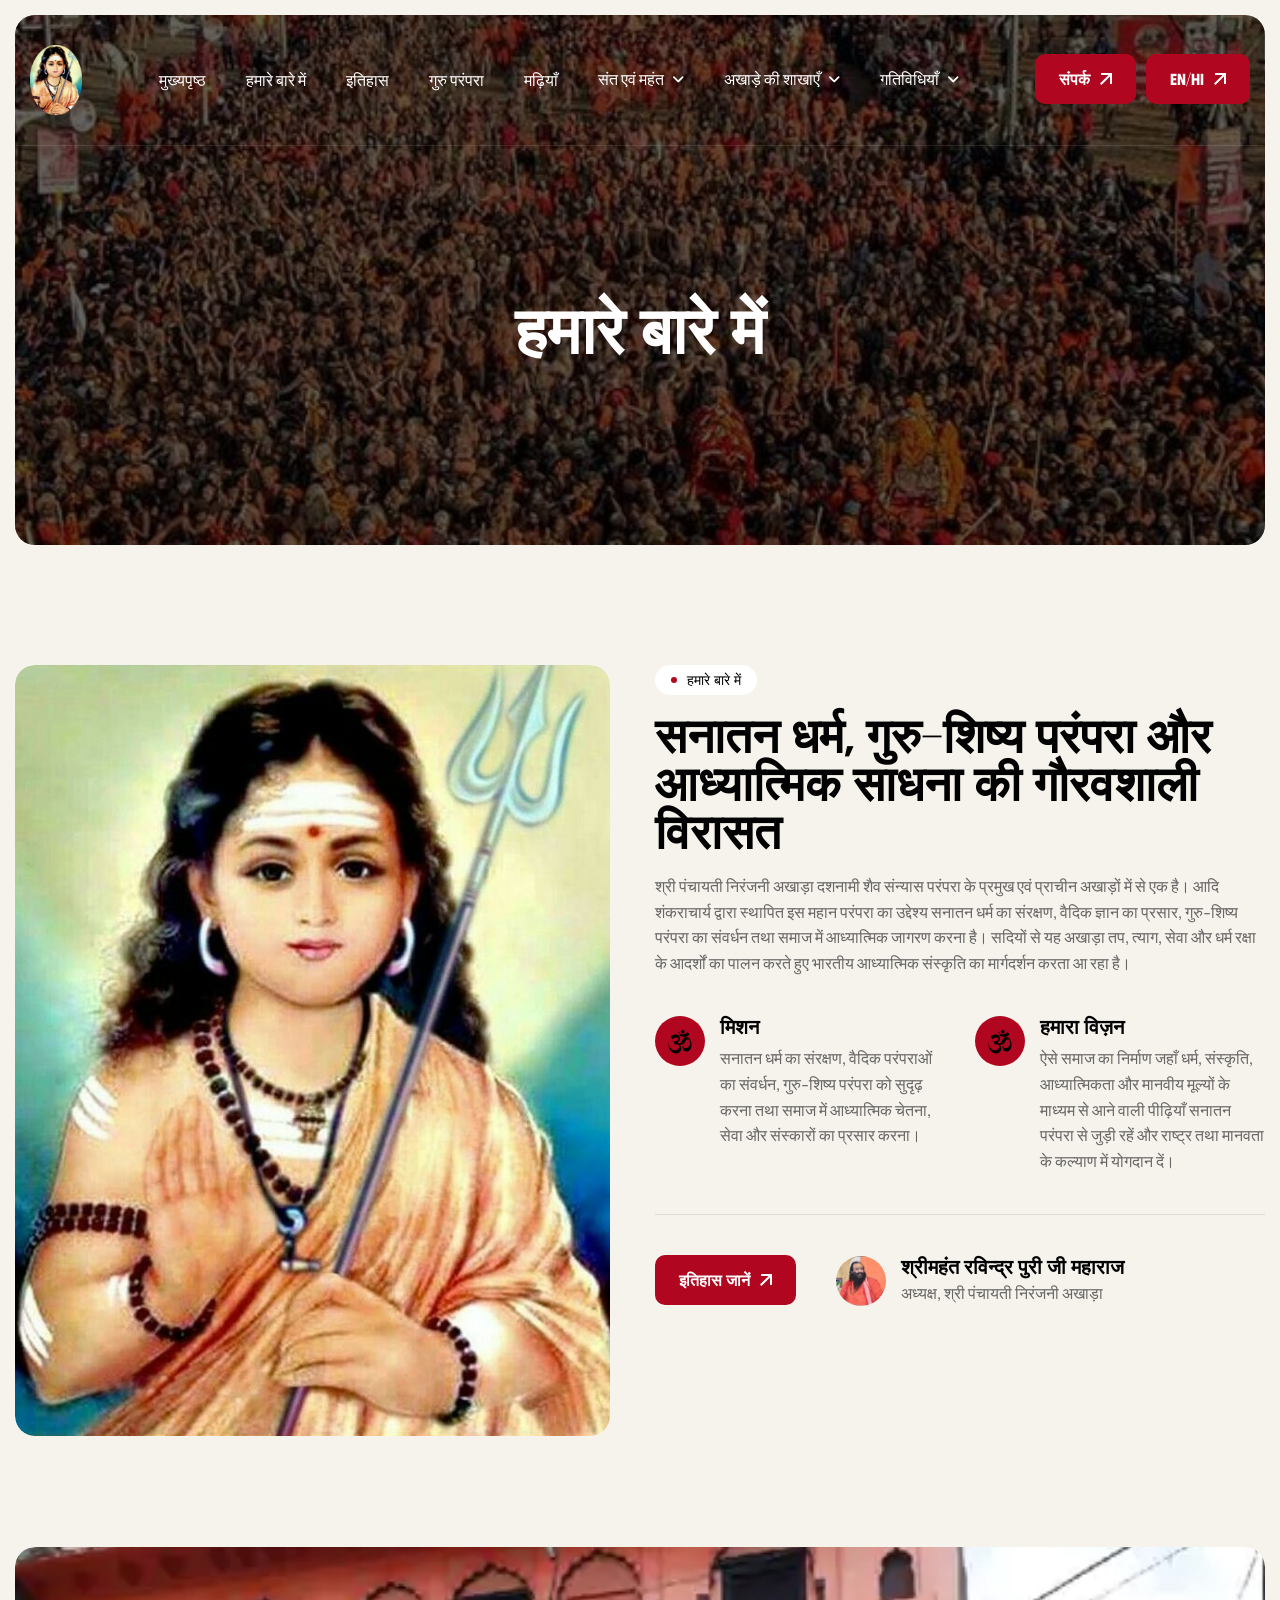
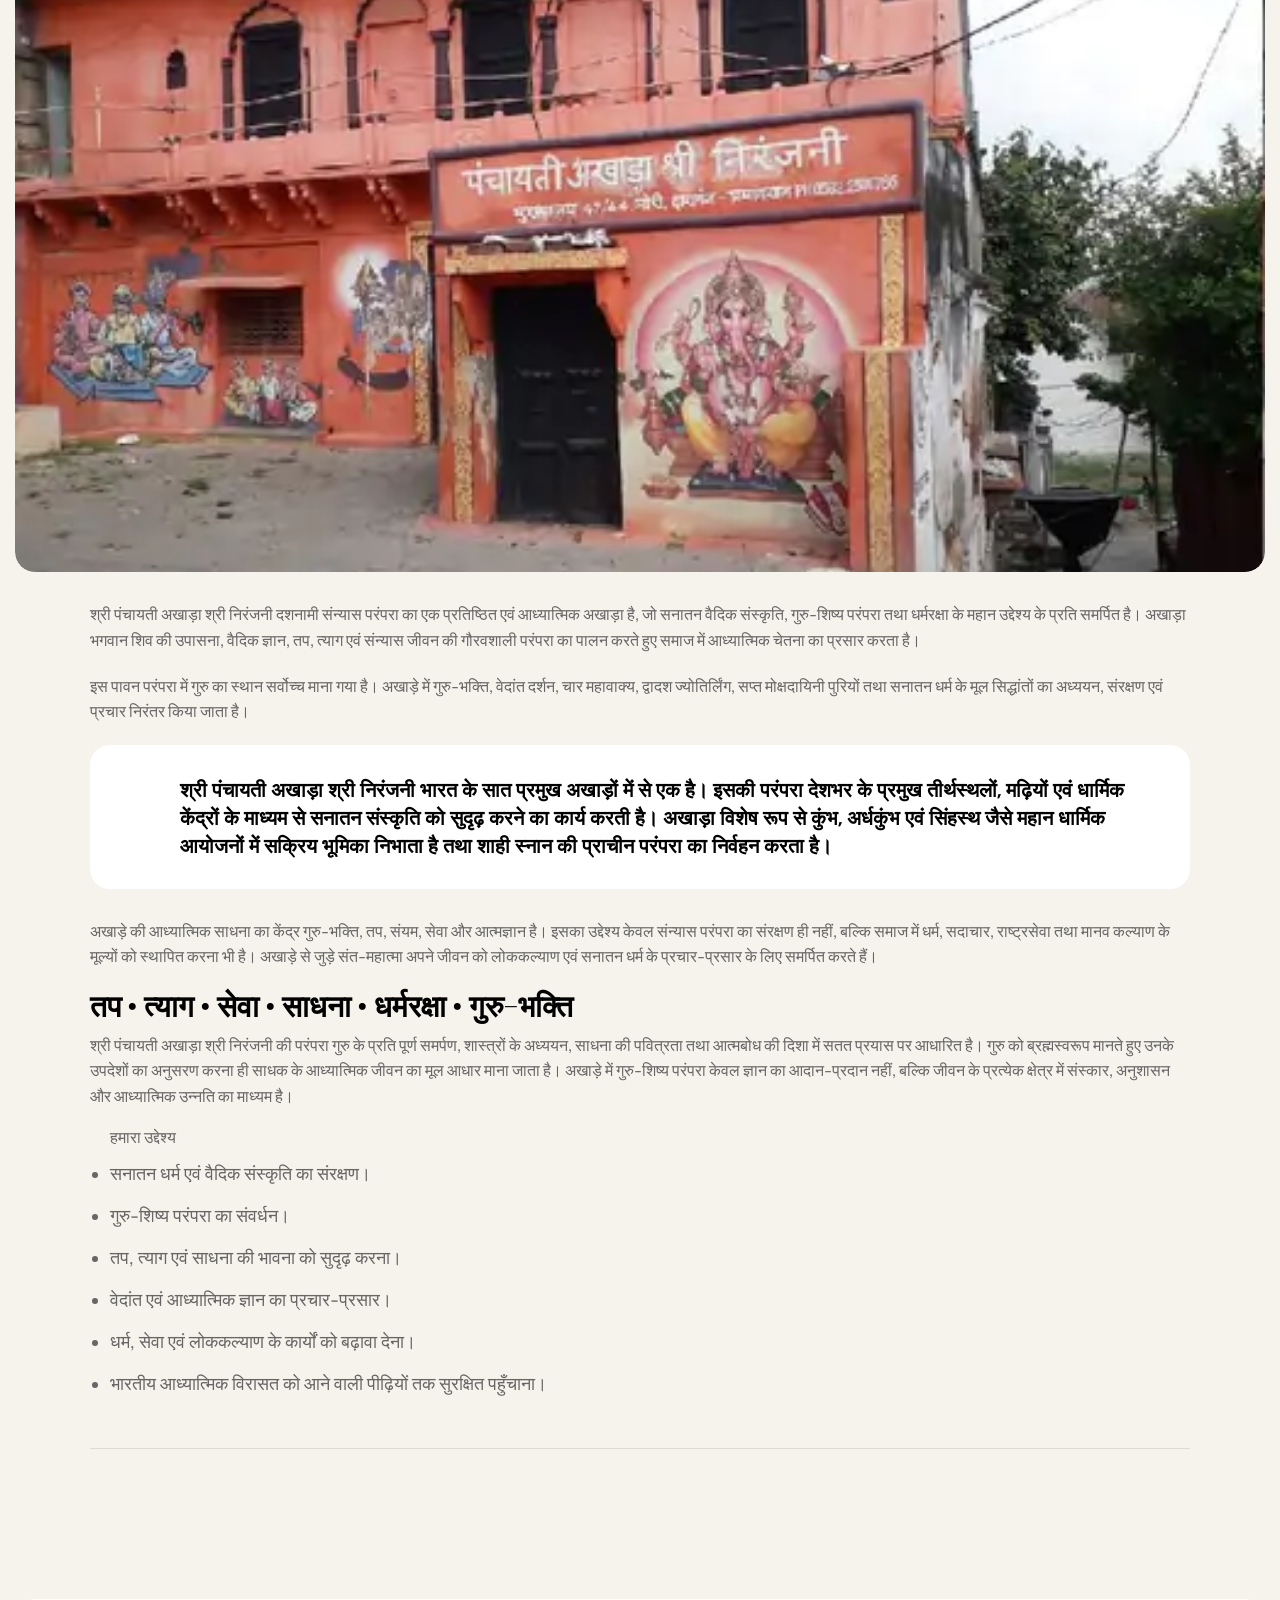
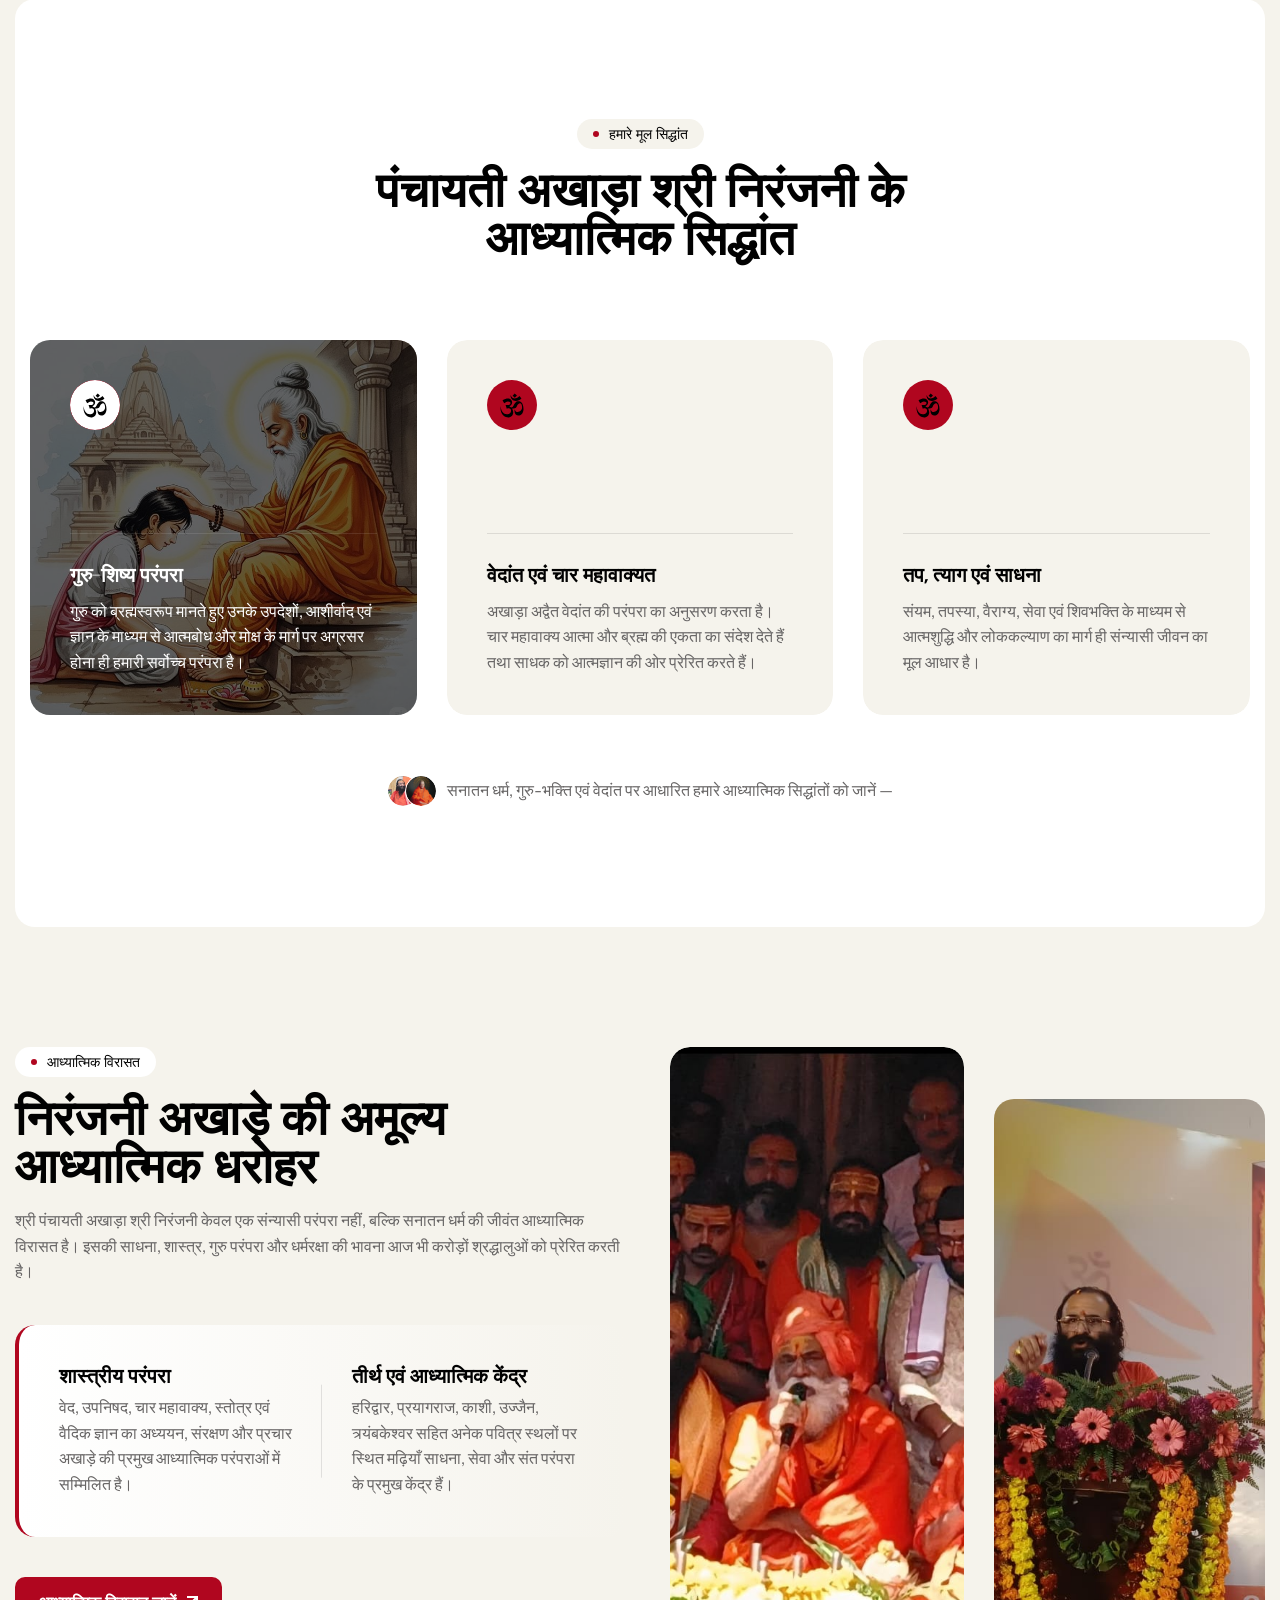
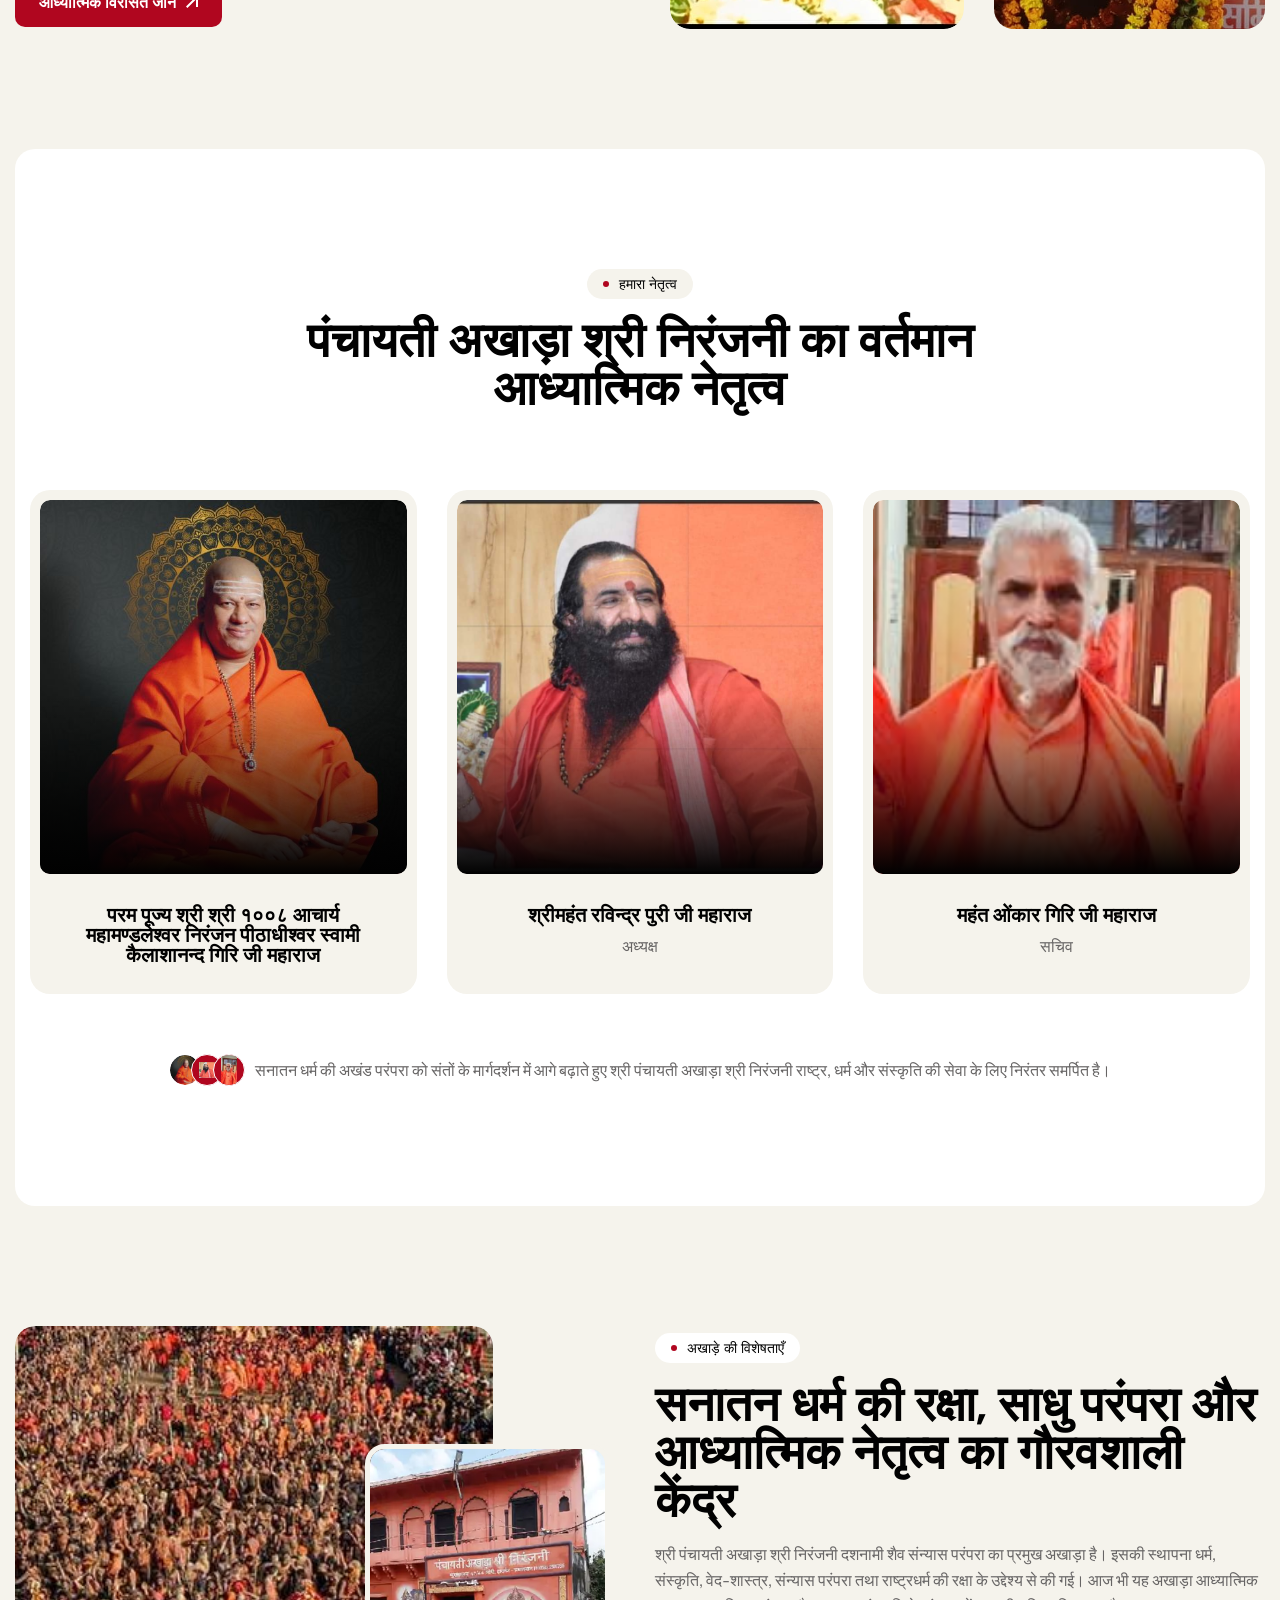
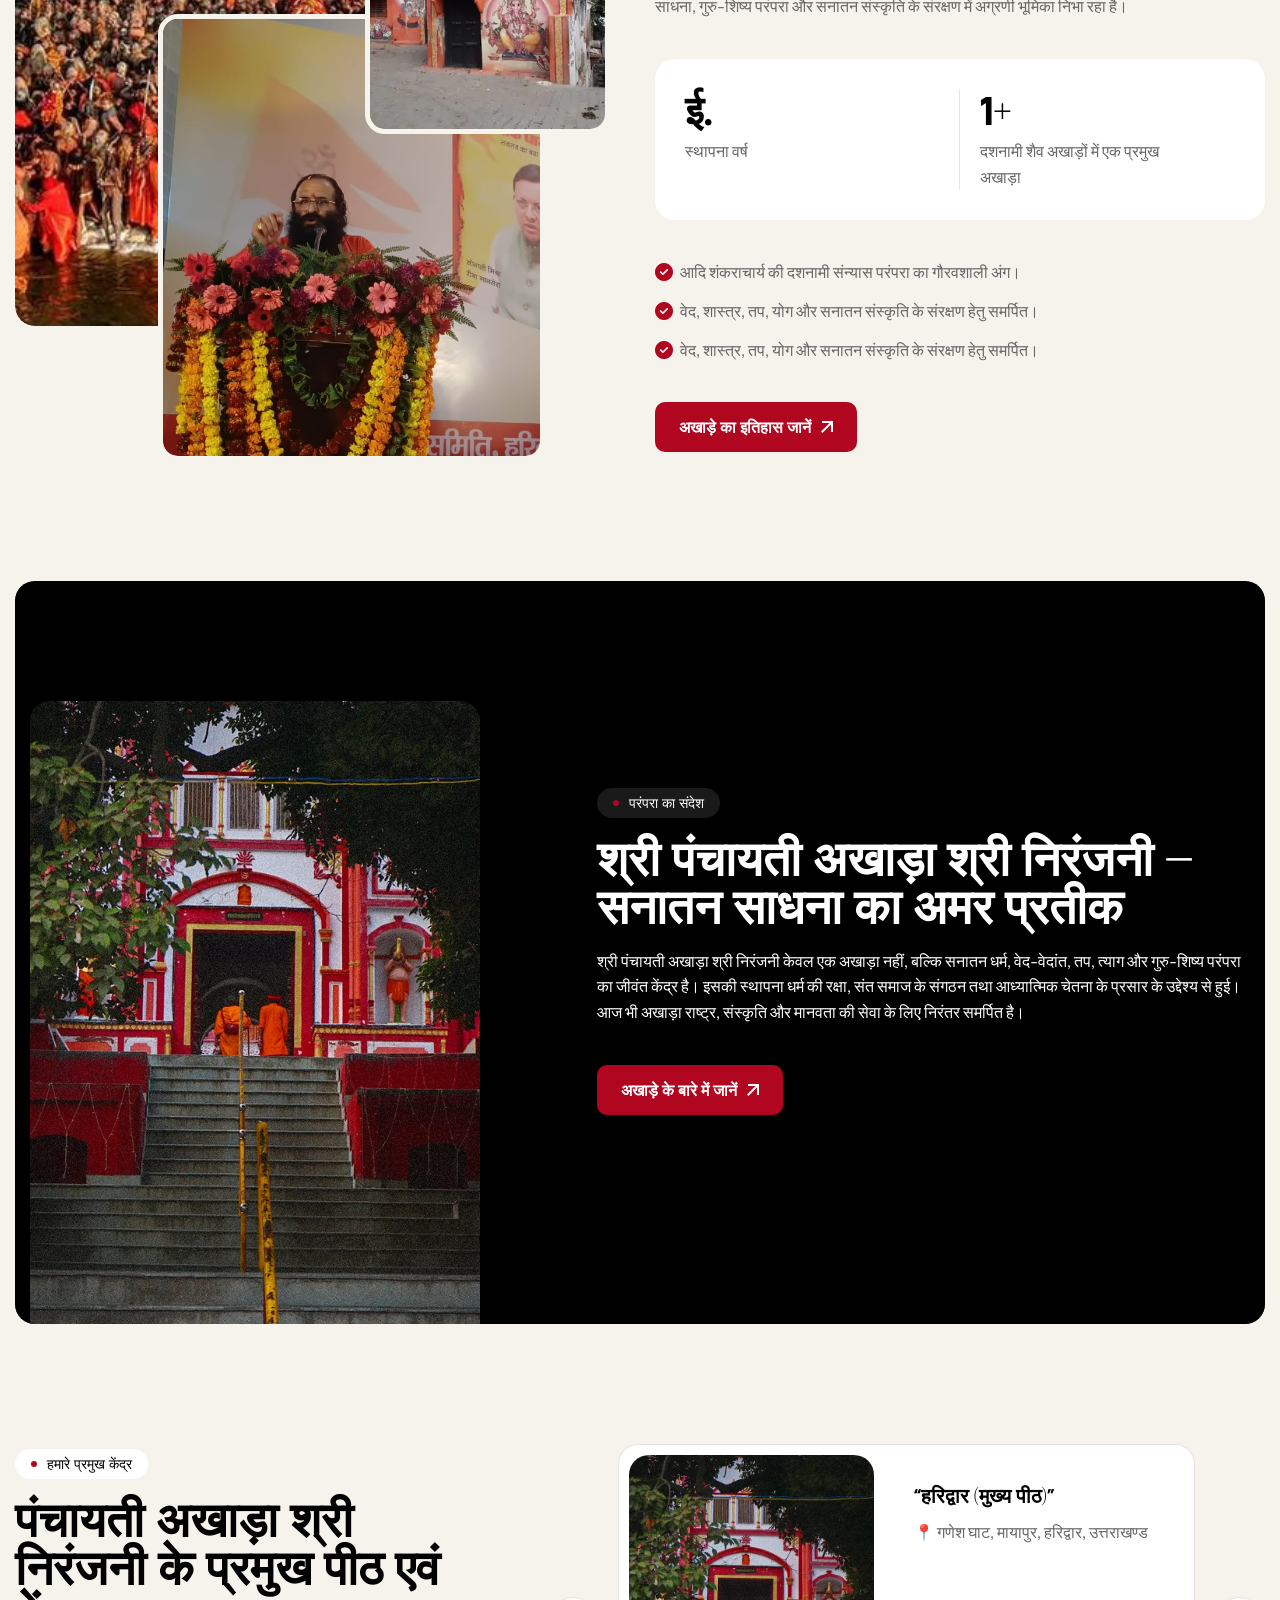
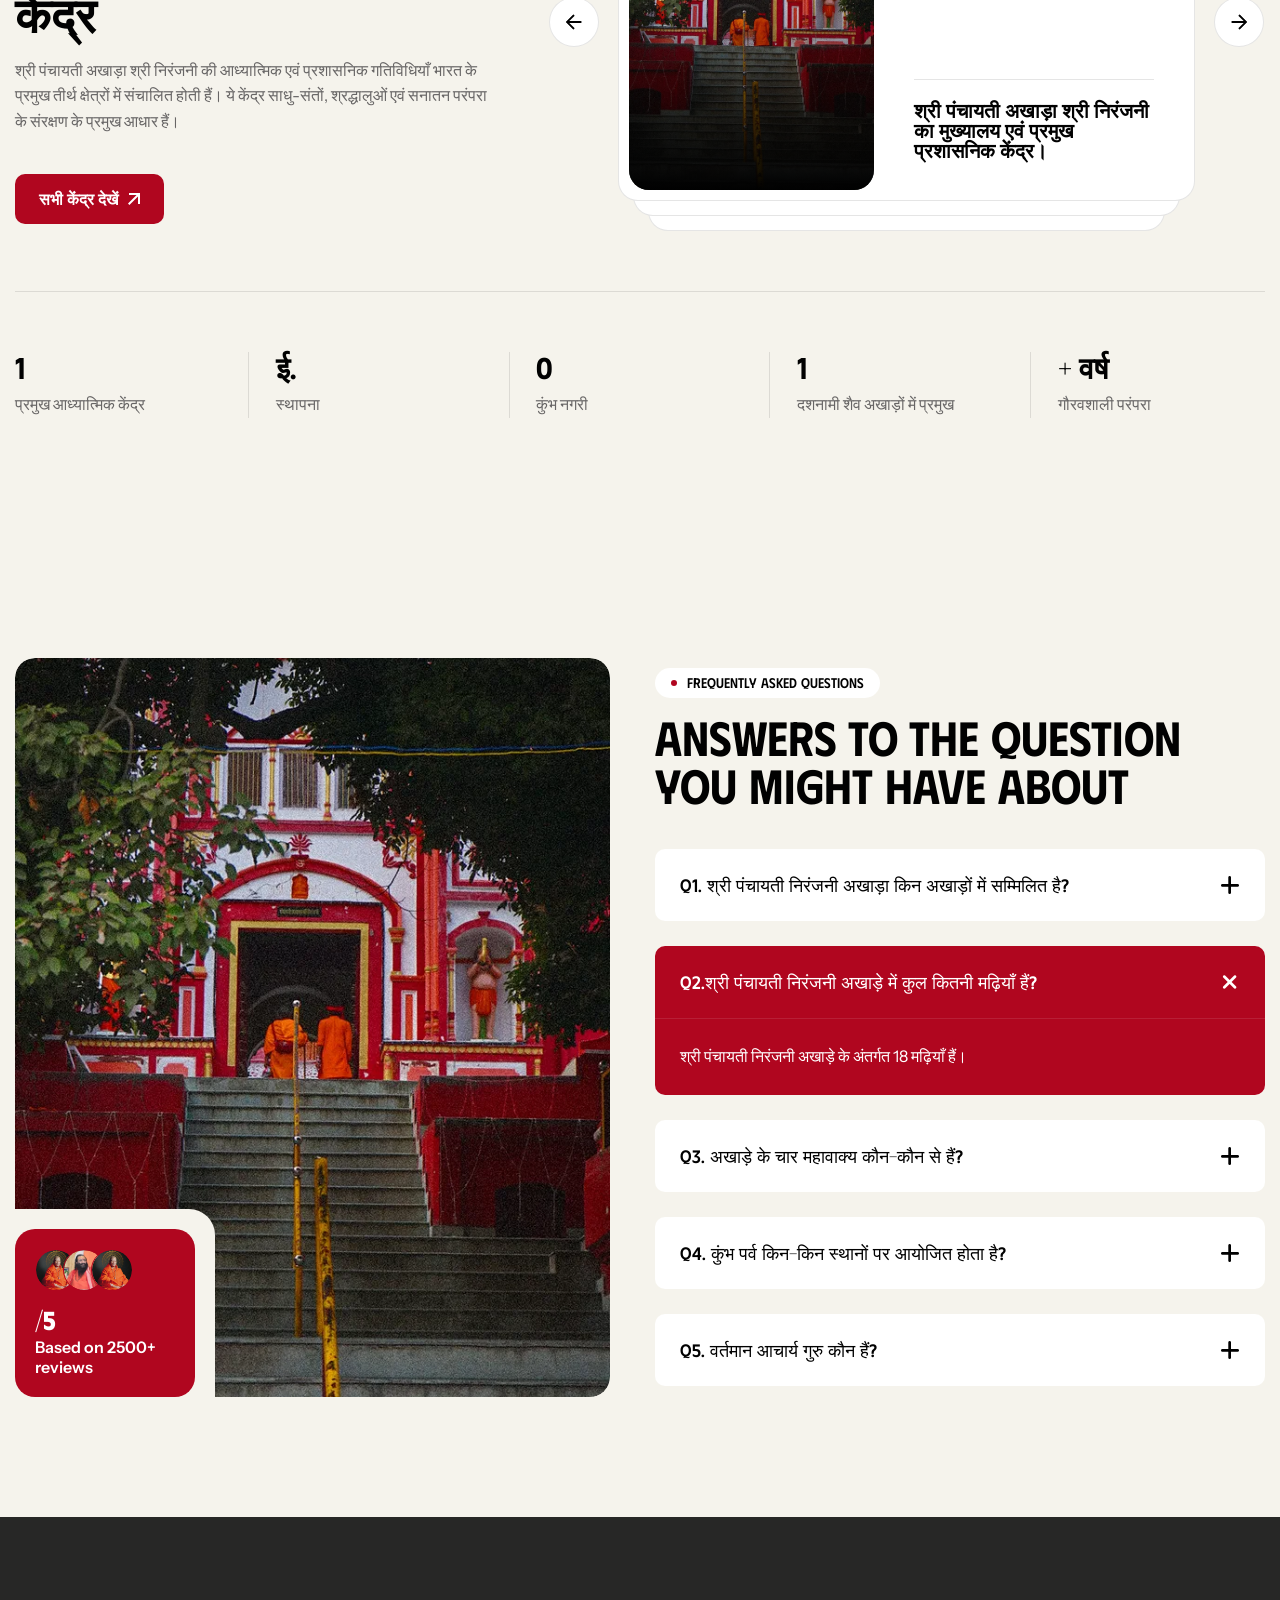
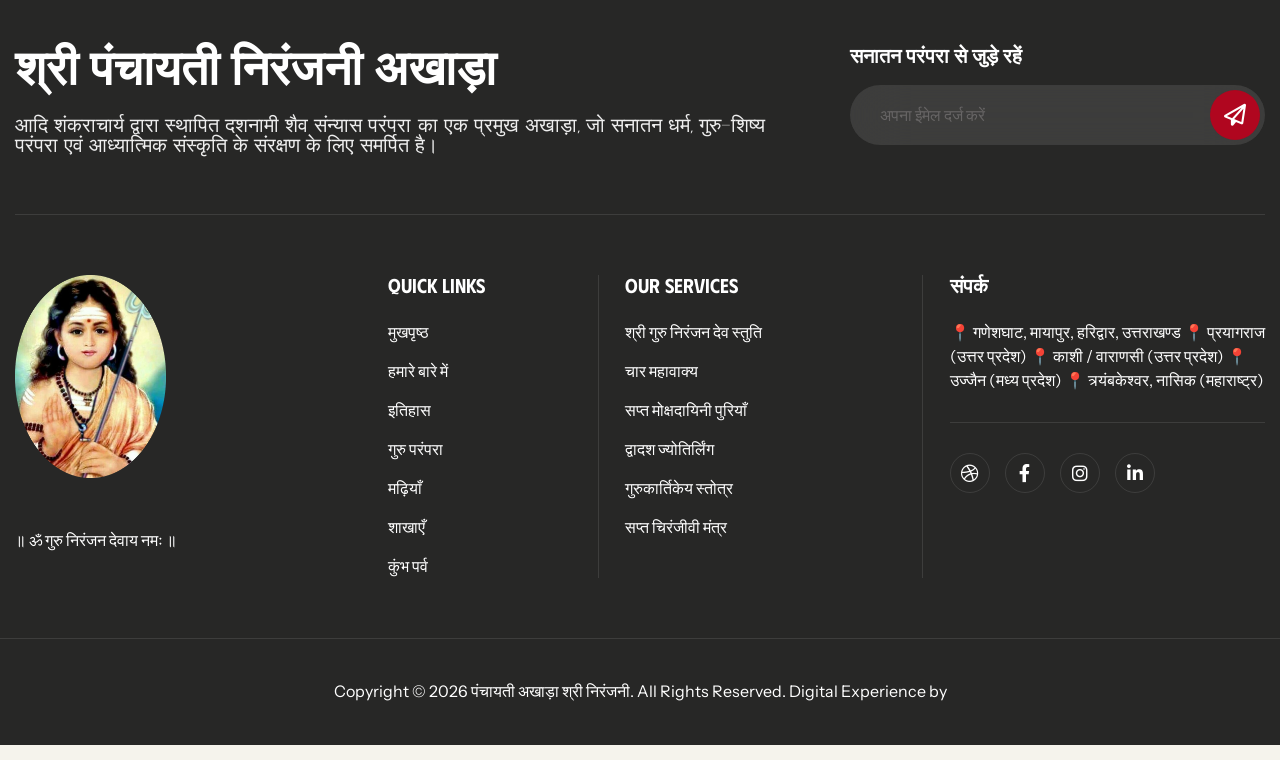
==== about.html @ c7e9c94e "Root Files upload about  - Atharv" ====
<!--
================================================================================
 █████╗ ████████╗██╗  ██╗    ██╗███╗   ██╗███╗   ██╗ ██████╗ ██╗   ██╗ █████╗ ████████╗██╗ ██████╗ ███╗   ██╗███████╗
██╔══██╗╚══██╔══╝██║  ██║    ██║████╗  ██║████╗  ██║██╔═══██╗██║   ██║██╔══██╗╚══██╔══╝██║██╔═══██╗████╗  ██║██╔════╝
███████║   ██║   ███████║    ██║██╔██╗ ██║██╔██╗ ██║██║   ██║██║   ██║███████║   ██║   ██║██║   ██║██╔██╗ ██║███████╗
██╔══██║   ██║   ██╔══██║    ██║██║╚██╗██║██║╚██╗██║██║   ██║╚██╗ ██╔╝██╔══██║   ██║   ██║██║   ██║██║╚██╗██║╚════██║
██║  ██║   ██║   ██║  ██║    ██║██║ ╚████║██║ ╚████║╚██████╔╝ ╚████╔╝ ██║  ██║   ██║   ██║╚██████╔╝██║ ╚████║███████║
╚═╝  ╚═╝   ╚═╝   ╚═╝  ╚═╝    ╚═╝╚═╝  ╚═══╝╚═╝  ╚═══╝ ╚═════╝   ╚═══╝  ╚═╝  ╚═╝   ╚═╝   ╚═╝ ╚═════╝ ╚═╝  ╚═══╝╚══════╝

                                ATH INNOVATIONS
                    Building Intelligent Software for the Future

Website    : https://athinnovations.in
Email      : athinnovations05@gmail.com
Company    : ATH Innovations
Established: 2025

Services:
• Artificial Intelligence Solutions
• Full Stack Web Development
• Mobile App Development
• SaaS Products
• UI/UX Design
• Cloud & DevOps
• Automation Solutions
• API Development
• Custom Software Development
• Digital Transformation

© 2026 ATH Innovations. All Rights Reserved.
Unauthorized copying, modification, or distribution of this source code
without permission is prohibited.

"Engineering Tomorrow, Today."
================================================================================
-->
<!DOCTYPE html>

<html lang="zxx">
<head>
<!-- Meta -->
<meta charset="utf-8"/>
<meta content="IE=edge" http-equiv="X-UA-Compatible"/>
<meta content="width=device-width, initial-scale=1.0, maximum-scale=1" name="viewport"/>
<!-- Meta -->
<meta content="Official website of Shri Panchayati Niranjani Akhada. Explore its history, spiritual legacy, saints, Mahamandaleshwars, Kumbh Mela traditions, events, and Sanatan Dharm initiatives." name="description"/>
<meta content="Shri Panchayati Niranjani Akhada, Niranjani Akhada, Panchayati Akhada, Akhada, Kumbh Mela, Mahamandaleshwar, Saints, Sanatan Dharma, Hindu Religion, Uttarakhand, Haridwar, Ujjain, Prayagraj, Naga Sadhus, Seva, Spiritual Legacy,Religious Tradition, Hindu Faith" name="keywords"/>
<meta content="ATH Innovations" name="author"/>
<meta content="Panchayati Niranjani Akhada" name="publisher"/>
<meta content="Global" name="distribution"/>
<meta content="Hindi, Sanskrit" name="language"/>
<meta content="index, follow, max-image-preview:large, max-snippet:-1, max-video-preview:-1" name="robots"/>
<!-- पृष्ठ शीर्षक -->
<title>About | पंचायती अखाड़ा श्री निरंजनी | आधिकारिक वेबसाइट</title>
<!-- फ़ेविकॉन चिह्न -->
<link href="images/favicon.png" rel="shortcut icon" type="image/x-icon"/>
<link href="https://fonts.googleapis.com" rel="preconnect"/>
<link crossorigin="" href="https://fonts.gstatic.com" rel="preconnect"/>
<link href="https://fonts.googleapis.com/css2?family=Instrument+Sans:ital,wght@0,400..700;1,400..700&amp;family=Phudu:wght@300..900&amp;display=swap" rel="stylesheet"/>
<!-- बूटस्ट्रैप सीएसएस -->
<link href="css/bootstrap.min.css" media="screen" rel="stylesheet"/>
<!-- स्लिकनेव सीएसएस -->
<link href="css/slicknav.min.css" rel="stylesheet"/>
<!-- स्वाइपर सीएसएस -->
<link href="css/swiper-bundle.min.css" rel="stylesheet"/>
<!-- फ़ॉन्ट विस्मयकारी चिह्न सीएसएस -->
<link href="css/all.min.css" media="screen" rel="stylesheet"/>
<!-- एनिमेटेड सीएसएस -->
<link href="css/animate.css" rel="stylesheet"/>
<!-- शानदार पॉपअप कोर सीएसएस फ़ाइल -->
<link href="css/magnific-popup.css" rel="stylesheet"/>
<!-- माउस कर्सर सीएसएस फ़ाइल -->
<link href="css/mousecursor.css" rel="stylesheet"/>
<!-- ऑडियो सीएसएस फ़ाइल -->
<link href="css/plyr.css" rel="stylesheet"/>
<!-- मुख्य कस्टम सीएसएस -->
<link href="css/custom.css" media="screen" rel="stylesheet"/>
</head>
<body>
<!-- Preloader Start -->
<div class="preloader">
<div class="loading-container">
<div class="loading"></div>
<div id="loading-icon"><img alt="" src="images/loader.svg"/></div>
</div>
</div>
<!-- Preloader End -->
<!-- Header Start -->
<header class="main-header">
<div class="header-sticky">
<nav class="navbar navbar-expand-lg">
<div class="container">
<!-- Logo Start -->
<a class="navbar-brand" href="./">
<img alt="Logo" class="logo-nav" src="images/logo.png"/>
</a>
<!-- Logo End -->
<!-- Main Menu Start -->
<div class="collapse navbar-collapse main-menu">
<div class="nav-menu-wrapper">
<ul class="navbar-nav mr-auto" id="menu">
<li class="nav-item"><a class="nav-link" data-i18n="auto_key_1" href="index.html">मुख्यपृष्ठ</a>
</li>
<li class="nav-item"><a class="nav-link" data-i18n="auto_key_2" href="about.html">हमारे
                                        बारे में</a>
</li>
<li class="nav-item"><a class="nav-link" data-i18n="auto_key_3" href="history.html">इतिहास</a></li>
<li class="nav-item"><a class="nav-link" data-i18n="auto_key_4" href="blog.html">गुरु
                                        परंपरा</a></li>
<li class="nav-item"><a class="nav-link" data-i18n="auto_key_5" href="blog.html">मढ़ियाँ</a></li>
<li class="nav-item submenu"><a class="nav-link" data-i18n="auto_key_6" href="#">संत एवं
                                        महंत</a>
<ul>
<li class="nav-item"><a class="nav-link" data-i18n="auto_key_7" href="service-single.html">महामंडलेश्वर</a></li>
<li class="nav-item"><a class="nav-link" data-i18n="auto_key_8" href="blog-single.html">महंत</a></li>
<li class="nav-item"><a class="nav-link" data-i18n="auto_key_9" href="sermons.html">Sermons</a></li>
<li class="nav-item"><a class="nav-link" data-i18n="auto_key_10" href="sermon-single.html">Sermon
                                                Details</a>
</li>
<li class="nav-item"><a class="nav-link" data-i18n="auto_key_11" href="ministries.html">Our
                                                Ministries</a></li>
<li class="nav-item"><a class="nav-link" data-i18n="auto_key_12" href="ministry-single.html">Ministry
                                                Details</a>
</li>
<li class="nav-item"><a class="nav-link" data-i18n="auto_key_13" href="pastor.html">Pastor</a></li>
<li class="nav-item"><a class="nav-link" data-i18n="auto_key_14" href="pastor-single.html">Pastor
                                                Details</a>
</li>
<li class="nav-item"><a class="nav-link" data-i18n="auto_key_15" href="testimonials.html">Testimonials</a></li>
<li class="nav-item"><a class="nav-link" data-i18n="auto_key_16" href="image-gallery.html">Image
                                                Gallery</a></li>
<li class="nav-item"><a class="nav-link" data-i18n="auto_key_17" href="video-gallery.html">Video
                                                Gallery</a></li>
<li class="nav-item"><a class="nav-link" data-i18n="auto_key_18" href="faqs.html">FAQs</a></li>
<li class="nav-item"><a class="nav-link" data-i18n="auto_key_19" href="404.html">404</a></li>
</ul>
</li>
<li class="nav-item submenu"><a class="nav-link" data-i18n="auto_key_20" href="#">अखाड़े
                                        की शाखाएँ</a>
<ul>
<li class="nav-item"><a class="nav-link" data-i18n="auto_key_21" href="service-single.html">देशभर की
                                                शाखाएँ</a>
</li>
<li class="nav-item"><a class="nav-link" data-i18n="auto_key_8" href="blog-single.html">महंत</a></li>
<li class="nav-item"><a class="nav-link" data-i18n="auto_key_22" href="sermons.html">अखाड़े की
                                                शाखाएँ</a></li>
<li class="nav-item"><a class="nav-link" data-i18n="auto_key_23" href="sermon-single.html">हमारी
                                                शाखाएँ</a></li>
<li class="nav-item"><a class="nav-link" data-i18n="auto_key_24" href="ministries.html">शाखा केंद्र</a>
</li>
</ul>
</li>
<li class="nav-item submenu"><a class="nav-link" data-i18n="auto_key_25" href="#">गतिविधियाँ</a>
<ul>
<li class="nav-item"><a class="nav-link" data-i18n="auto_key_26" href="service-single.html">कार्यक्रम</a></li>
<li class="nav-item"><a class="nav-link" data-i18n="auto_key_27" href="blog-single.html">कुंभ मेला</a>
</li>
<li class="nav-item"><a class="nav-link" data-i18n="auto_key_28" href="sermons.html">चित्रावली</a></li>
<li class="nav-item"><a class="nav-link" data-i18n="auto_key_29" href="sermon-single.html">समाचार</a>
</li>
<li class="nav-item"><a class="nav-link" data-i18n="auto_key_30" href="ministries.html">दान</a></li>
</ul>
</li>
</ul>
</div>
<div class="header-btn">
<a class="btn-default btn-highlighted" data-i18n="auto_key_31" href="contact.html">संपर्क</a>
</div>
<div class="header-btn" style="margin-left: 10px;"><a class="btn-default" href="#" id="lang-toggle-btn" onclick="toggleLanguage(); return false;">EN/HI</a></div>
</div>
<!-- Main Menu End -->
<div class="navbar-toggle"></div>
</div>
</nav>
<div class="responsive-menu"></div>
</div>
</header>
<!-- Header End -->
<!-- Page Header Section Start -->
<div class="page-header dark-section parallaxie">
<div class="container">
<div class="row">
<div class="col-lg-12">
<!-- Page Header Box Start -->
<div class="page-header-box">
<h1 class="text-anime-style-3" data-cursor="-opaque" data-i18n="auto_key_166">हमारे बारे में</h1>
</div>
<!-- Page Header Box End -->
</div>
</div>
</div>
</div>
<!-- Page Header Section End -->
<!-- About Us Section Start -->
<div class="about-us">
<div class="container">
<div class="row">
<div class="col-xl-6">
<!-- About Us Image Box Start -->
<div class="about-us-image-box wow fadeInUp">
<!-- About Us Image Start -->
<div class="about-us-image">
<figure class="image-anime">
<img alt="" src="images/hero.png"/>
</figure>
</div>
<!-- About Us Image End -->
</div>
<!-- About Us Image Box End -->
</div>
<div class="col-xl-6">
<!-- About Us Content Start -->
<div class="about-us-content">
<!-- Section Title Start -->
<div class="section-title">
<span class="section-sub-title wow fadeInUp" data-i18n="auto_key_166">हमारे बारे में</span>
<h2 class="text-anime-style-3" data-cursor="-opaque" data-i18n="auto_key_179">सनातन धर्म, गुरु-शिष्य परंपरा और
                                आध्यात्मिक साधना की गौरवशाली विरासत</h2>
<p class="wow fadeInUp" data-i18n="auto_key_180" data-wow-delay="0.2s">श्री पंचायती निरंजनी अखाड़ा दशनामी शैव संन्यास
                                परंपरा के प्रमुख एवं प्राचीन अखाड़ों में से एक है। आदि शंकराचार्य द्वारा स्थापित इस महान
                                परंपरा का उद्देश्य सनातन धर्म का संरक्षण, वैदिक ज्ञान का प्रसार, गुरु-शिष्य परंपरा का
                                संवर्धन तथा समाज में आध्यात्मिक जागरण करना है। सदियों से यह अखाड़ा तप, त्याग, सेवा और
                                धर्म रक्षा के आदर्शों का पालन करते हुए भारतीय आध्यात्मिक संस्कृति का मार्गदर्शन करता आ
                                रहा है।</p>
</div>
<!-- Section Title End -->
<!-- About Us Item List Start -->
<div class="about-us-item-list wow fadeInUp" data-wow-delay="0.4s">
<!-- About Us Item Start -->
<div class="about-us-item">
<div class="icon-box">
<img alt="" src="images/om.svg"/>
</div>
<div class="about-us-item-content">
<h3 data-i18n="auto_key_181">मिशन</h3>
<p data-i18n="auto_key_182">सनातन धर्म का संरक्षण, वैदिक परंपराओं का संवर्धन, गुरु-शिष्य परंपरा को सुदृढ़
                                        करना तथा समाज में आध्यात्मिक चेतना, सेवा और संस्कारों का प्रसार करना।</p>
</div>
</div>
<!-- About Us Item End -->
<!-- About Us Item Start -->
<div class="about-us-item">
<div class="icon-box">
<img alt="" src="images/om.svg"/>
</div>
<div class="about-us-item-content">
<h3 data-i18n="auto_key_183">हमारा विज़न</h3>
<p data-i18n="auto_key_184">ऐसे समाज का निर्माण जहाँ धर्म, संस्कृति, आध्यात्मिकता और मानवीय मूल्यों के माध्यम
                                        से आने वाली पीढ़ियाँ सनातन परंपरा से जुड़ी रहें और राष्ट्र तथा मानवता के कल्याण
                                        में योगदान दें।</p>
</div>
</div>
<!-- About Us Item End -->
</div>
<!-- About Us Item List End -->
<!-- About Us Footer Start -->
<div class="about-us-footer wow fadeInUp" data-wow-delay="0.6s">
<!-- About Us Button Start -->
<div class="about-us-btn">
<a class="btn-default" data-i18n="auto_key_185" href="contact.html">इतिहास जानें</a>
</div>
<!-- About Us Button End -->
<!-- About Author Box Start -->
<div class="about-author-box">
<div class="about-author-image">
<figure class="image-anime">
<img alt="" src="images/ravindrapuri.jpg"/>
</figure>
</div>
<div class="about-author-content">
<h3 data-i18n="auto_key_186">श्रीमहंत रविन्द्र पुरी जी महाराज</h3>
<p data-i18n="auto_key_187">अध्यक्ष, श्री पंचायती निरंजनी अखाड़ा</p>
</div>
</div>
<!-- About Author Box End -->
</div>
<!-- About Us Footer End -->
</div>
<!-- About Us Content End -->
</div>
</div>
</div>
</div>
<!-- About Us Section End -->
<div class="page-single-post">
<div class="container">
<div class="row">
<div class="col-lg-12">
<!-- Post Featured Image Start -->
<div class="post-image">
<figure class="image-anime reveal" style="opacity: 1; visibility: inherit; translate: none; rotate: none; scale: none; transform: translate(0px, 0px);">
<img alt="" src="images/niranjani-akhada.jpg" style="translate: none; rotate: none; scale: none; transform: translate(0px, 0px);"/>
</figure>
</div>
<!-- Post Featured Image Start -->
<!-- Post Single Content Start -->
<div class="post-content">
<!-- Post Entry Start -->
<div class="post-entry">
<p class="wow fadeInUp" data-i18n="auto_key_188" style="visibility: visible; animation-name: fadeInUp;">श्री पंचायती
                                अखाड़ा श्री निरंजनी दशनामी संन्यास परंपरा का एक प्रतिष्ठित एवं आध्यात्मिक अखाड़ा है, जो
                                सनातन वैदिक संस्कृति, गुरु-शिष्य परंपरा तथा धर्मरक्षा के महान उद्देश्य के प्रति समर्पित
                                है। अखाड़ा भगवान शिव की उपासना, वैदिक ज्ञान, तप, त्याग एवं संन्यास जीवन की गौरवशाली
                                परंपरा का पालन करते हुए समाज में आध्यात्मिक चेतना का प्रसार करता है। </p>
<p class="wow fadeInUp" data-i18n="auto_key_189" data-wow-delay="0.2s" style="visibility: visible; animation-delay: 0.2s; animation-name: fadeInUp;">इस पावन
                                परंपरा में गुरु का स्थान सर्वोच्च माना गया है। अखाड़े में गुरु-भक्ति, वेदांत दर्शन, चार
                                महावाक्य, द्वादश ज्योतिर्लिंग, सप्त मोक्षदायिनी पुरियों तथा सनातन धर्म के मूल सिद्धांतों
                                का अध्ययन, संरक्षण एवं प्रचार निरंतर किया जाता है। </p>
<blockquote class="wow fadeInUp" data-wow-delay="0.4s" style="visibility: visible; animation-delay: 0.4s; animation-name: fadeInUp;">
<p data-i18n="auto_key_190">श्री पंचायती अखाड़ा श्री निरंजनी भारत के सात प्रमुख अखाड़ों में से एक है। इसकी परंपरा
                                    देशभर के प्रमुख तीर्थस्थलों, मढ़ियों एवं धार्मिक केंद्रों के माध्यम से सनातन
                                    संस्कृति को सुदृढ़ करने का कार्य करती है। अखाड़ा विशेष रूप से कुंभ, अर्धकुंभ एवं
                                    सिंहस्थ जैसे महान धार्मिक आयोजनों में सक्रिय भूमिका निभाता है तथा शाही स्नान की
                                    प्राचीन परंपरा का निर्वहन करता है।</p>
</blockquote>
<p class="wow fadeInUp" data-i18n="auto_key_191" data-wow-delay="0.6s" style="visibility: visible; animation-delay: 0.6s; animation-name: fadeInUp;">अखाड़े की
                                आध्यात्मिक साधना का केंद्र गुरु-भक्ति, तप, संयम, सेवा और आत्मज्ञान है। इसका उद्देश्य
                                केवल संन्यास परंपरा का संरक्षण ही नहीं, बल्कि समाज में धर्म, सदाचार, राष्ट्रसेवा तथा
                                मानव कल्याण के मूल्यों को स्थापित करना भी है। अखाड़े से जुड़े संत-महात्मा अपने जीवन को
                                लोककल्याण एवं सनातन धर्म के प्रचार-प्रसार के लिए समर्पित करते हैं।</p>
<h4 class="wow fadeInUp" data-i18n="auto_key_192" data-wow-delay="0.8s" style="visibility: visible; animation-delay: 0.8s; animation-name: fadeInUp;">तप • त्याग
                                • सेवा • साधना • धर्मरक्षा • गुरु-भक्ति</h4>
<p class="wow fadeInUp" data-i18n="auto_key_193" data-wow-delay="1s" style="visibility: visible; animation-delay: 1s; animation-name: fadeInUp;">श्री पंचायती
                                अखाड़ा श्री निरंजनी की परंपरा गुरु के प्रति पूर्ण समर्पण, शास्त्रों के अध्ययन, साधना की
                                पवित्रता तथा आत्मबोध की दिशा में सतत प्रयास पर आधारित है। गुरु को ब्रह्मस्वरूप मानते हुए
                                उनके उपदेशों का अनुसरण करना ही साधक के आध्यात्मिक जीवन का मूल आधार माना जाता है। अखाड़े
                                में गुरु-शिष्य परंपरा केवल ज्ञान का आदान-प्रदान नहीं, बल्कि जीवन के प्रत्येक क्षेत्र में
                                संस्कार, अनुशासन और आध्यात्मिक उन्नति का माध्यम है। </p>
<ul class="wow fadeInUp" data-wow-delay="1.2s" style="visibility: visible; animation-delay: 1.2s; animation-name: fadeInUp;">हमारा
                                उद्देश्य<br/><br/>
<li data-i18n="auto_key_194">सनातन धर्म एवं वैदिक संस्कृति का संरक्षण।</li>
<li data-i18n="auto_key_195">गुरु-शिष्य परंपरा का संवर्धन।</li>
<li data-i18n="auto_key_196">तप, त्याग एवं साधना की भावना को सुदृढ़ करना।</li>
<li data-i18n="auto_key_197">वेदांत एवं आध्यात्मिक ज्ञान का प्रचार-प्रसार।</li>
<li data-i18n="auto_key_198">धर्म, सेवा एवं लोककल्याण के कार्यों को बढ़ावा देना।</li>
<li data-i18n="auto_key_199">भारतीय आध्यात्मिक विरासत को आने वाली पीढ़ियों तक सुरक्षित पहुँचाना।</li>
</ul>
</div>
<!-- Post Entry End -->
</div>
<!-- Post Single Content End -->
</div>
</div>
</div>
</div>
<!-- What We Do Section Start -->
<div class="what-we-do bg-section">
<div class="container">
<div class="row section-row">
<div class="col-lg-12">
<!-- Section Title Start -->
<div class="section-title section-title-center">
<span class="section-sub-title wow fadeInUp" data-i18n="auto_key_200">हमारे मूल सिद्धांत</span>
<h2 class="text-anime-style-3" data-cursor="-opaque" data-i18n="auto_key_201">पंचायती अखाड़ा श्री निरंजनी के आध्यात्मिक
                            सिद्धांत</h2>
</div>
<!-- Section Title End -->
</div>
</div>
<div class="row what-we-item-list">
<div class="col-xl-4 col-md-6">
<!-- What We Item Start -->
<div class="what-we-item active wow fadeInUp">
<div class="what-we-item-image">
<figure>
<img alt="" src="images/guru.jpg"/>
</figure>
</div>
<div class="what-we-item-body">
<div class="icon-box">
<img alt="" src="images/om.svg"/>
</div>
<div class="what-we-item-content">
<h3 data-i18n="auto_key_202">गुरु-शिष्य परंपरा</h3>
<p data-i18n="auto_key_203">गुरु को ब्रह्मस्वरूप मानते हुए उनके उपदेशों, आशीर्वाद एवं ज्ञान के माध्यम से आत्मबोध
                                    और मोक्ष के मार्ग पर अग्रसर होना ही हमारी सर्वोच्च परंपरा है।</p>
</div>
</div>
</div>
<!-- What We Item End -->
</div>
<div class="col-xl-4 col-md-6">
<!-- What We Item Start -->
<div class="what-we-item wow fadeInUp" data-wow-delay="0.2s">
<div class="what-we-item-image">
<figure>
<img alt="" src="images/ved.jpg"/>
</figure>
</div>
<div class="what-we-item-body">
<div class="icon-box">
<img alt="" src="images/om.svg"/>
</div>
<div class="what-we-item-content">
<h3 data-i18n="auto_key_204">वेदांत एवं चार महावाक्यत</h3>
<p data-i18n="auto_key_205">अखाड़ा अद्वैत वेदांत की परंपरा का अनुसरण करता है। चार महावाक्य आत्मा और ब्रह्म की
                                    एकता का संदेश देते हैं तथा साधक को आत्मज्ञान की ओर प्रेरित करते हैं।</p>
</div>
</div>
</div>
<!-- What We Item End -->
</div>
<div class="col-xl-4 col-md-6">
<!-- What We Item Start -->
<div class="what-we-item wow fadeInUp" data-wow-delay="0.4s">
<div class="what-we-item-image">
<figure>
<img alt="" src="images/Newly-initiated-Naga-Sadhus-or-Hindu-holy-men-of-the-Juna-Akhara-attend-the-Dikasha-ritual-on-the-banks-of-the-river-Ganges-during-the-ongoing-Kumbh-Mela-in-Prayagraj.jpg"/>
</figure>
</div>
<div class="what-we-item-body">
<div class="icon-box">
<img alt="" src="images/om.svg"/>
</div>
<div class="what-we-item-content">
<h3 data-i18n="auto_key_206">तप, त्याग एवं साधना</h3>
<p data-i18n="auto_key_207">संयम, तपस्या, वैराग्य, सेवा एवं शिवभक्ति के माध्यम से आत्मशुद्धि और लोककल्याण का
                                    मार्ग ही संन्यासी जीवन का मूल आधार है।</p>
</div>
</div>
</div>
<!-- What We Item End -->
</div>
<div class="col-lg-12">
<!-- Section Footer Text Start -->
<div class="section-footer-text section-satisfy-img wow fadeInUp" data-wow-delay="0.6s">
<!-- Satisfy Client Images Start -->
<div class="satisfy-client-images">
<div class="satisfy-client-image">
<figure class="image-anime">
<img alt="" src="images/ravindrapuri.jpg"/>
</figure>
</div>
<div class="satisfy-client-image">
<figure class="image-anime">
<img alt="" src="images/kailashnandgiriji.jpg"/>
</figure>
</div>
</div>
<!-- Satisfy Client Images End -->
<p data-i18n="auto_key_208">सनातन धर्म, गुरु-भक्ति एवं वेदांत पर आधारित हमारे आध्यात्मिक सिद्धांतों को जानें — <a data-i18n="auto_key_209" href="#">सभी सिद्धांत देखें</a> </p>
</div>
<!-- Section Footer Text End -->
</div>
</div>
</div>
</div>
<!-- What We Do Section End -->
<!-- Our Mission Section Start -->
<div class="our-mission">
<div class="container">
<div class="row">
<div class="col-xl-6">
<!-- Our Mission Content Start -->
<div class="our-mission-content">
<!-- Section Title Start -->
<div class="section-title">
<span class="section-sub-title wow fadeInUp" data-i18n="auto_key_210">आध्यात्मिक विरासत</span>
<h2 class="text-anime-style-3" data-cursor="-opaque" data-i18n="auto_key_211">निरंजनी अखाड़े की अमूल्य आध्यात्मिक धरोहर</h2>
<p class="wow fadeInUp" data-i18n="auto_key_212" data-wow-delay="0.2s">श्री पंचायती अखाड़ा श्री निरंजनी केवल एक संन्यासी परंपरा नहीं, बल्कि सनातन धर्म की जीवंत आध्यात्मिक विरासत है। इसकी साधना, शास्त्र, गुरु परंपरा और धर्मरक्षा की भावना आज भी करोड़ों श्रद्धालुओं को प्रेरित करती है।</p>
</div>
<!-- Section Title End -->
<!-- Mission Item List Start -->
<div class="mission-item-list wow fadeInUp" data-wow-delay="0.4s">
<!-- Mission Item Start -->
<div class="mission-item">
<h3 data-i18n="auto_key_213">शास्त्रीय परंपरा</h3>
<p data-i18n="auto_key_214">वेद, उपनिषद, चार महावाक्य, स्तोत्र एवं वैदिक ज्ञान का अध्ययन, संरक्षण और प्रचार अखाड़े की प्रमुख आध्यात्मिक परंपराओं में सम्मिलित है।</p>
</div>
<!-- Mission Item End -->
<!-- Mission Item Start -->
<div class="mission-item">
<h3 data-i18n="auto_key_215">तीर्थ एवं आध्यात्मिक केंद्र</h3>
<p data-i18n="auto_key_216">हरिद्वार, प्रयागराज, काशी, उज्जैन, त्र्यंबकेश्वर सहित अनेक पवित्र स्थलों पर स्थित मढ़ियाँ साधना, सेवा और संत परंपरा के प्रमुख केंद्र हैं।</p>
</div>
<!-- Mission Item End -->
</div>
<!-- Mission Item List End -->
<!-- Our Mission Footer Start -->
<div class="our-mission-footer wow fadeInUp" data-wow-delay="0.6s">
<!-- Mission Button Start -->
<div class="mission-btn">
<a class="btn-default" data-i18n="auto_key_217" href="contact.html">आध्यात्मिक विरासत जानें</a>
</div>
<!-- Mission Button End -->
</div>
<!-- Our Mission Footer End -->
</div>
<!-- Our Mission Content End -->
</div>
<div class="col-xl-6">
<!-- Our Mission Image Box Start -->
<div class="our-mission-image-box wow fadeInUp">
<!-- Mission Image Start -->
<div class="mission-image img-1">
<figure class="image-anime">
<img alt="" src="images/image01.jpg"/>
</figure>
</div>
<!-- Mission Image End -->
<!-- Mission Image Start -->
<div class="mission-image img-2">
<figure>
<img alt="" src="images/RP_speech.jpg"/>
</figure>
</div>
<!-- Mission Image End -->
</div>
<!-- Our Mission Image Box End -->
</div>
</div>
</div>
</div>
<!-- Our Mission Section End -->
<!-- Our Pastor Section Start -->
<div class="our-pastor bg-section">
<div class="container">
<div class="row section-row">
<div class="col-lg-12">
<!-- Section Title Start -->
<div class="section-title section-title-center">
<span class="section-sub-title wow fadeInUp" data-i18n="auto_key_218">हमारा नेतृत्व</span>
<h2 class="text-anime-style-3" data-cursor="-opaque" data-i18n="auto_key_219"> पंचायती अखाड़ा श्री निरंजनी का वर्तमान आध्यात्मिक नेतृत्व
                        </h2>
</div>
<!-- Section Title End -->
</div>
</div>
<div class="row">
<div class="col-xl-4 col-md-6">
<!-- Pastor Item Start -->
<div class="pastor-item wow fadeInUp">
<div class="pastor-item-image">
<a data-cursor-text="View" href="pastor-single.html">
<figure>
<img alt="" src="images/kailashnandgiriji.jpg"/>
</figure>
</a>
</div>
<div class="pastor-item-content">
<h2><a data-i18n="auto_key_220" href="pastor-single.html">परम पूज्य श्री श्री १००८ आचार्य महामण्डलेश्वर निरंजन पीठाधीश्वर स्वामी कैलाशानन्द गिरि जी महाराज</a></h2>
</div>
</div>
<!-- Pastor Item End -->
</div>
<div class="col-xl-4 col-md-6">
<!-- Pastor Item Start -->
<div class="pastor-item wow fadeInUp" data-wow-delay="0.2s">
<div class="pastor-item-image">
<a data-cursor-text="View" href="pastor-single.html">
<figure>
<img alt="" src="images/ravindrapuri.jpg"/>
</figure>
</a>
</div>
<div class="pastor-item-content">
<h2><a data-i18n="auto_key_186" href="pastor-single.html">श्रीमहंत रविन्द्र पुरी जी महाराज</a></h2>
<p data-i18n="auto_key_221">अध्यक्ष</p>
</div>
</div>
<!-- Pastor Item End -->
</div>
<div class="col-xl-4 col-md-6">
<!-- Pastor Item Start -->
<div class="pastor-item wow fadeInUp" data-wow-delay="0.4s">
<div class="pastor-item-image">
<a data-cursor-text="View" href="pastor-single.html">
<figure>
<img alt="" src="images/mahant-onkar-giri.jpeg.png"/>
</figure>
</a>
</div>
<div class="pastor-item-content">
<h2><a data-i18n="auto_key_222" href="pastor-single.html">महंत ओंकार गिरि जी महाराज</a></h2>
<p data-i18n="auto_key_223">सचिव</p>
</div>
</div>
<!-- Pastor Item End -->
</div>
<div class="col-lg-12">
<!-- Section Footer Text Start -->
<div class="section-footer-text section-satisfy-img wow fadeInUp" data-wow-delay="0.6s">
<!-- Satisfy Client Images Start -->
<div class="satisfy-client-images">
<div class="satisfy-client-image">
<figure class="image-anime">
<img alt="" src="images/kailashnandgiriji.jpg"/>
</figure>
</div>
<div class="satisfy-client-image add-more">
<img alt="" src="images/ravindrapuri.jpg"/>
</div>
<div class="satisfy-client-image add-more">
<img alt="" src="images/mahant-onkar-giri.jpeg.png"/>
</div>
</div>
<!-- Satisfy Client Images End -->
<p data-i18n="auto_key_224">सनातन धर्म की अखंड परंपरा को संतों के मार्गदर्शन में आगे बढ़ाते हुए श्री पंचायती अखाड़ा श्री निरंजनी राष्ट्र, धर्म और संस्कृति की सेवा के लिए निरंतर समर्पित है।</p>
</div>
<!-- Section Footer Text End -->
</div>
</div>
</div>
</div>
<!-- Our Pastor Section End -->
<!-- Our Impact Section Start -->
<div class="our-impact">
<div class="container">
<div class="row align-items-center">
<div class="col-xl-6">
<!-- Impact Image Box Start -->
<div class="impact-image-box wow fadeInUp">
<!-- Impact Image Box 1 Start -->
<div class="impact-image-box-1">
<!-- Impact Image Start -->
<div class="impact-image">
<figure class="image-anime">
<img alt="" src="images/snan.jpg"/>
</figure>
</div>
<!-- Impact Image End -->
</div>
<!-- Impact Image Box 1 End -->
<!-- Impact Image Box 2 Start -->
<div class="impact-image-box-2">
<!-- Impact Image Start -->
<div class="impact-image impact-image-2">
<figure class="image-anime">
<img alt="" src="images/niranjani-akhada.jpg"/>
</figure>
</div>
<!-- Impact Image End -->
<!-- Impact Image Start -->
<div class="impact-image impact-image-3">
<figure class="image-anime">
<img alt="" src="images/RP_speech.jpg"/>
</figure>
</div>
<!-- Impact Image End -->
</div>
<!-- Impact Image Box 2 End -->
</div>
<!-- Impact Image Box End -->
</div>
<div class="col-xl-6">
<!-- Impact Content Start -->
<div class="impact-content">
<!-- Section Title Start -->
<div class="section-title">
<span class="section-sub-title wow fadeInUp" data-i18n="auto_key_225">अखाड़े की विशेषताएँ</span>
<h2 class="text-anime-style-3" data-cursor="-opaque" data-i18n="auto_key_226">सनातन धर्म की रक्षा, साधु परंपरा और आध्यात्मिक नेतृत्व का गौरवशाली केंद्र</h2>
<p class="wow fadeInUp" data-i18n="auto_key_227" data-wow-delay="0.2s">श्री पंचायती अखाड़ा श्री निरंजनी दशनामी शैव संन्यास परंपरा का प्रमुख अखाड़ा है। इसकी स्थापना धर्म, संस्कृति, वेद-शास्त्र, संन्यास परंपरा तथा राष्ट्रधर्म की रक्षा के उद्देश्य से की गई। आज भी यह अखाड़ा आध्यात्मिक साधना, गुरु-शिष्य परंपरा और सनातन संस्कृति के संरक्षण में अग्रणी भूमिका निभा रहा है। </p>
</div>
<!-- Section Title End -->
<!-- Impact Item List Start -->
<div class="impact-item-list wow fadeInUp">
<!-- Impact Item Start -->
<div class="impact-item">
<div class="impact-item-content">
<h2 data-i18n="auto_key_228"><span class="counter" data-i18n="auto_key_229">108</span>ई.</h2>
<p data-i18n="auto_key_230">स्थापना वर्ष</p>
</div>
</div>
<!-- Impact Item End -->
<!-- Impact Item Start -->
<div class="impact-item">
<div class="impact-item-content">
<h2><span class="counter">7</span>+</h2>
<p data-i18n="auto_key_231">दशनामी शैव अखाड़ों में एक प्रमुख अखाड़ा</p>
</div>
</div>
<!-- Impact Item End -->
</div>
<!-- Impact Item List End -->
<!-- Impact List Start -->
<div class="impact-list wow fadeInUp" data-wow-delay="0.2s">
<ul>
<li data-i18n="auto_key_232">आदि शंकराचार्य की दशनामी संन्यास परंपरा का गौरवशाली अंग।</li>
<li data-i18n="auto_key_233">वेद, शास्त्र, तप, योग और सनातन संस्कृति के संरक्षण हेतु समर्पित।</li>
<li data-i18n="auto_key_233">वेद, शास्त्र, तप, योग और सनातन संस्कृति के संरक्षण हेतु समर्पित।</li>
</ul>
</div>
<!-- Impact List End -->
<!-- Impact Content Button Start -->
<div class="impact-content-btn wow fadeInUp" data-wow-delay="0.4s">
<a class="btn-default" data-i18n="auto_key_234" href="#">अखाड़े का इतिहास जानें</a>
</div>
<!-- Impact Content Button End -->
</div>
<!-- Impact Content End -->
</div>
</div>
</div>
</div>
<!-- Our Impact Section End -->
<!-- CTA Box Start -->
<div class="cta-box bg-section dark-section parallaxie">
<div class="container">
<div class="row align-items-center">
<div class="col-xl-5 order-xl-1 order-2">
<!-- CTA Box Image Start -->
<div class="cta-box-image">
<figure>
<img alt="" src="images/NiranjaniAkhada_head.webp"/>
</figure>
</div>
<!-- CTA Box Image End -->
</div>
<div class="col-xl-7 order-xl-2 order-1">
<!-- CTA Content Start -->
<div class="cta-content">
<!-- Section Title Start -->
<div class="section-title">
<span class="section-sub-title wow fadeInUp" data-i18n="auto_key_235">परंपरा का संदेश</span>
<h2 class="text-anime-style-3" data-cursor="-opaque" data-i18n="auto_key_236">श्री पंचायती अखाड़ा श्री निरंजनी — सनातन साधना का अमर प्रतीक</h2>
<p class="wow fadeInUp" data-i18n="auto_key_237" data-wow-delay="0.2s">श्री पंचायती अखाड़ा श्री निरंजनी केवल एक अखाड़ा नहीं, बल्कि सनातन धर्म, वेद-वेदांत, तप, त्याग और गुरु-शिष्य परंपरा का जीवंत केंद्र है। इसकी स्थापना धर्म की रक्षा, संत समाज के संगठन तथा आध्यात्मिक चेतना के प्रसार के उद्देश्य से हुई। आज भी अखाड़ा राष्ट्र, संस्कृति और मानवता की सेवा के लिए निरंतर समर्पित है।</p>
</div>
<!-- Section Title End -->
<!-- CTA Content Button Start -->
<div class="cta-content-btn wow fadeInUp" data-wow-delay="0.4s">
<a class="btn-default btn-highlighted" data-i18n="auto_key_238" href="#">अखाड़े के बारे में जानें</a>
</div>
<!-- CTA Content Button End -->
</div>
<!-- CTA Content End -->
</div>
</div>
</div>
</div>
<!-- CTA Box End -->
<!-- Our Testimonial Section Start -->
<div class="our-testimonials">
<div class="container">
<div class="row align-items-center">
<div class="col-xl-5">
<!-- Testimoial Content Start -->
<div class="testimonial-content">
<!-- Section Title Start -->
<div class="section-title">
<span class="section-sub-title wow fadeInUp" data-i18n="auto_key_239">हमारे प्रमुख केंद्र</span>
<h2 class="text-anime-style-3" data-cursor="-opaque" data-i18n="auto_key_240">पंचायती अखाड़ा श्री निरंजनी के प्रमुख पीठ एवं केंद्र
                            </h2>
<p class="wow fadeInUp" data-i18n="auto_key_241" data-wow-delay="0.2s">श्री पंचायती अखाड़ा श्री निरंजनी की आध्यात्मिक एवं प्रशासनिक गतिविधियाँ भारत के प्रमुख तीर्थ क्षेत्रों में संचालित होती हैं। ये केंद्र साधु-संतों, श्रद्धालुओं एवं सनातन परंपरा के संरक्षण के प्रमुख आधार हैं।</p>
</div>
<!-- Section Title End -->
<!-- Testimoial Content Button Start -->
<div class="testimonial-content-btn wow fadeInUp" data-wow-delay="0.4s">
<a class="btn-default" data-i18n="auto_key_242" href="testimonials.html">सभी केंद्र देखें </a>
</div>
<!-- Testimoial Content Button End -->
</div>
<!-- Testimoial Content End -->
</div>
<div class="col-xl-7">
<!-- Testimonial Slider Start -->
<div class="testimonial-slider wow fadeInUp">
<div class="testimonial-slider-box">
<div class="swiper">
<div class="swiper-wrapper" data-cursor-text="Drag">
<!-- Testimonial Slide Start -->
<div class="swiper-slide">
<!-- Testimonial Item Start -->
<div class="testimonial-item">
<div class="testimonial-item-image-box">
<div class="testimonial-item-image">
<figure>
<img alt="" src="images/NiranjaniAkhada_head.webp"/>
</figure>
</div>
</div>
<div class="testimonial-item-body">
<div class="testimonial-item-content">
<h2 data-i18n="auto_key_243">“हरिद्वार (मुख्य पीठ)”</h2>
<p data-i18n="auto_key_244">📍 गणेश घाट, मायापुर, हरिद्वार, उत्तराखण्ड</p>
</div>
<div class="testimonial-author-content">
<h2 data-i18n="auto_key_245">श्री पंचायती अखाड़ा श्री निरंजनी का मुख्यालय एवं प्रमुख प्रशासनिक केंद्र।</h2>
</div>
</div>
</div>
<!-- Testimonial Item End -->
</div>
<!-- Testimonial Slide End -->
<!-- Testimonial Slide Start -->
<div class="swiper-slide">
<!-- Testimonial Item Start -->
<div class="testimonial-item">
<div class="testimonial-item-image-box">
<div class="testimonial-item-image">
<figure>
<img alt="" src="images/niranjani-akhada.jpg"/>
</figure>
</div>
</div>
<div class="testimonial-item-body">
<div class="testimonial-item-content">
<h2 data-i18n="auto_key_246">“प्रयागराज”</h2>
<p data-i18n="auto_key_247">📍 दारागंज, प्रयागराज, उत्तर प्रदेश</p>
</div>
<div class="testimonial-author-content">
<h2 data-i18n="auto_key_248">महाकुंभ एवं माघ मेले के दौरान अखाड़े की प्रमुख गतिविधियों का केंद्र।</h2>
</div>
</div>
</div>
<!-- Testimonial Item End -->
</div>
<!-- Testimonial Slide End -->
<!-- Testimonial Slide Start -->
<div class="swiper-slide">
<!-- Testimonial Item Start -->
<div class="testimonial-item">
<div class="testimonial-item-image-box">
<div class="testimonial-item-image">
<figure>
<img alt="" src="images/niranjani-akhada.jpg"/>
</figure>
</div>
</div>
<div class="testimonial-item-body">
<div class="testimonial-item-content">
<h2 data-i18n="auto_key_249">उज्जैन</h2>
<p data-i18n="auto_key_250">📍 उज्जैन, मध्य प्रदेश</p>
</div>
<div class="testimonial-author-content">
<h2 data-i18n="auto_key_251">सिंहस्थ महापर्व एवं शाही स्नान में अखाड़े का प्रमुख केंद्र।</h2>
</div>
</div>
</div>
<!-- Testimonial Item End -->
</div>
<!-- Testimonial Slide Start -->
<div class="swiper-slide">
<!-- Testimonial Item Start -->
<div class="testimonial-item">
<div class="testimonial-item-image-box">
<div class="testimonial-item-image">
<figure>
<img alt="" src="images/Shri-Panchayati-Niranjani-Akhada_trimbak.webp"/>
</figure>
</div>
</div>
<div class="testimonial-item-body">
<div class="testimonial-item-content">
<h2 data-i18n="auto_key_252">त्र्यंबकेश्वर, नासिक</h2>
<p data-i18n="auto_key_253">📍 नासिक, महाराष्ट्र</p>
</div>
<div class="testimonial-author-content">
<h2 data-i18n="auto_key_254">कुंभ पर्व एवं दशनामी संन्यास परंपरा से जुड़ा प्रमुख धार्मिक केंद्र।</h2>
</div>
</div>
</div>
</div>
<!-- Testimonial Slide End -->
</div>
<div class="testimonial-btn">
<div class="testimonial-button-prev"></div>
<div class="testimonial-button-next"></div>
</div>
</div>
</div>
</div>
<!-- Testimonial Slider End -->
</div>
</div>
<div class="row">
<div class="col-lg-12">
<!-- Testimonial Counter List Start -->
<div class="testimonial-counter-list wow fadeInUp" data-wow-delay="0.2s">
<!-- Testimonial Counter Item Start -->
<div class="testimonial-counter-item">
<div class="testimonial-counter-item-content">
<h2><span class="counter">5</span></h2>
<p data-i18n="auto_key_255">प्रमुख आध्यात्मिक केंद्र</p>
</div>
</div>
<!-- Testimonial Counter Item End -->
<!-- Testimonial Counter Item Start -->
<div class="testimonial-counter-item">
<div class="testimonial-counter-item-content">
<h2 data-i18n="auto_key_228"><span class="counter" data-i18n="auto_key_256"> 904</span>ई.</h2>
<p data-i18n="auto_key_257">स्थापना</p>
</div>
</div>
<!-- Testimonial Counter Item End -->
<!-- Testimonial Counter Item Start -->
<div class="testimonial-counter-item">
<div class="testimonial-counter-item-content">
<h2><span class="counter">4</span></h2>
<p data-i18n="auto_key_258">    कुंभ नगरी</p>
</div>
</div>
<!-- Testimonial Counter Item End -->
<!-- Testimonial Counter Item Start -->
<div class="testimonial-counter-item">
<div class="testimonial-counter-item-content">
<h2><span class="counter">7</span></h2>
<p data-i18n="auto_key_259">    दशनामी शैव अखाड़ों में प्रमुख</p>
</div>
</div>
<!-- Testimonial Counter Item End -->
<!-- Testimonial Counter Item Start -->
<div class="testimonial-counter-item">
<div class="testimonial-counter-item-content">
<h2 data-i18n="auto_key_260"><span class="counter" data-i18n="auto_key_261">1100</span>+ वर्ष</h2>
<p data-i18n="auto_key_262">गौरवशाली परंपरा</p>
</div>
</div>
<!-- Testimonial Counter Item End -->
</div>
<!-- Testimonial Counter List End -->
</div>
</div>
</div>
</div>
<!-- Our Testimonial Section End -->
<!-- Our FAQ Section Start -->
<div class="our-faqs">
<div class="container">
<div class="row">
<div class="col-xl-6">
<!-- FAQs Image Box Start -->
<div class="faqs-image-box wow fadeInUp">
<!-- FAQs Image Start -->
<div class="faqs-image">
<figure class="image-anime">
<img alt="" src="images/NiranjaniAkhada_head.webp"/>
</figure>
</div>
<!-- FAQs Image End -->
<!-- FAQs समीक्षा Box Start -->
<div class="faqs-review-box">
<!-- FAQs समीक्षा बॉडी स्टार्ट -->
<div class="faqs-review-body">
<!-- ग्राहक Imageयाँ संतुष्ट करना Start करें -->
<div class="satisfy-client-images">
<div class="satisfy-client-image">
<figure class="image-anime">
<img alt="" src="images/kailashnandgiriji.jpg"/>
</figure>
</div>
<div class="satisfy-client-image">
<figure class="image-anime">
<img alt="" src="images/ravindrapuri.jpg"/>
</figure>
</div>
<div class="satisfy-client-image">
<figure class="image-anime">
<img alt="" src="images/kailashnandgiriji.jpg"/>
</figure>
</div>
</div>
<!-- संतुष्ट ग्राहक Imageयाँ End -->
<!-- FAQs समीक्षा Content Start -->
<div class="faqs-review-content">
<h2 data-i18n="auto_key_133"><i class="fa fa-solid fa-star"></i><span class="counter" data-i18n="auto_key_134">4.9</span>/5</h2>
<p data-i18n="auto_key_135">Based on 2500+ reviews</p>
</div>
<!-- FAQs समीक्षा Content End -->
</div>
<!-- FAQs समीक्षा बॉडी एंड -->
</div>
<!-- FAQs समीक्षा Box End -->
</div>
<!-- FAQs Image Box End -->
</div>
<div class="col-xl-6">
<!-- FAQs Content Start -->
<div class="faqs-content">
<!-- Section Title Start -->
<div class="section-title">
<span class="section-sub-title wow fadeInUp" data-i18n="auto_key_136">Frequently Asked
                                Questions</span>
<h2 class="text-anime-style-3" data-cursor="-opaque" data-i18n="auto_key_137">Answers to the
                                question you might have about</h2>
</div>
<!-- Section Title End -->
<!-- FAQs Accordion Start -->
<div class="faq-accordion" id="accordion">
<!-- FAQs Item Start -->
<div class="accordion-item wow fadeInUp">
<h2 class="accordion-header" id="heading1">
<button aria-controls="collapse1" aria-expanded="false" class="accordion-button collapsed" data-bs-target="#collapse1" data-bs-toggle="collapse" data-i18n="auto_key_138" type="button">
                                        Q1. श्री पंचायती निरंजनी अखाड़ा किन अखाड़ों में सम्मिलित है?
                                    </button>
</h2>
<div aria-labelledby="heading1" class="accordion-collapse collapse" data-bs-parent="#accordion" id="collapse1" role="region">
<div class="accordion-body">
<p data-i18n="auto_key_139">
                                            1) श्री पंच निरंजनी अखाड़ा <br/>
                                            2) श्री पंच आनंद अखाड़ा <br/>
                                            3) श्री पंच आवाहन अखाड़ा <br/>
                                            4) श्री पंच अटल अखाड़ा <br/>
                                            5) श्री पंच निर्वाणी अखाड़ा <br/>
                                            6) श्री पंच अग्नि अखाड़ा <br/>
                                            7) श्री पंच जूना अखाड़ा.</p>
</div>
</div>
</div>
<!-- FAQs Item End -->
<!-- FAQs Item Start -->
<div class="accordion-item wow fadeInUp" data-wow-delay="0.2s">
<h2 class="accordion-header" id="heading2">
<button aria-controls="collapse2" aria-expanded="true" class="accordion-button" data-bs-target="#collapse2" data-bs-toggle="collapse" data-i18n="auto_key_140" type="button">
                                        Q2.श्री पंचायती निरंजनी अखाड़े में कुल कितनी मढ़ियाँ हैं?
                                    </button>
</h2>
<div aria-labelledby="heading2" class="accordion-collapse collapse show" data-bs-parent="#accordion" id="collapse2" role="region">
<div class="accordion-body">
<p data-i18n="auto_key_141">श्री पंचायती निरंजनी अखाड़े के अंतर्गत 18 मढ़ियाँ
                                            हैं।</p>
</div>
</div>
</div>
<!-- FAQs Item End -->
<!-- FAQs Item Start -->
<div class="accordion-item wow fadeInUp" data-wow-delay="0.4s">
<h2 class="accordion-header" id="heading3">
<button aria-controls="collapse3" aria-expanded="false" class="accordion-button collapsed" data-bs-target="#collapse3" data-bs-toggle="collapse" data-i18n="auto_key_142" type="button">
                                        Q3. अखाड़े के चार महावाक्य कौन-कौन से हैं?
                                    </button>
</h2>
<div aria-labelledby="heading3" class="accordion-collapse collapse" data-bs-parent="#accordion" id="collapse3" role="region">
<div class="accordion-body">
<p data-i18n="auto_key_143">
                                            1) अहं ब्रह्मास्मि <br/>
                                            2) अयमात्मा ब्रह्म <br/>
                                            3) तत्त्वमसि <br/>
                                            4) प्रज्ञानं ब्रह्म</p>
</div>
</div>
</div>
<!-- FAQs Item End -->
<!-- FAQs Item Start -->
<div class="accordion-item wow fadeInUp" data-wow-delay="0.6s">
<h2 class="accordion-header" id="heading4">
<button aria-controls="collapse4" aria-expanded="false" class="accordion-button collapsed" data-bs-target="#collapse4" data-bs-toggle="collapse" data-i18n="auto_key_144" type="button">
                                        Q4. कुंभ पर्व किन-किन स्थानों पर आयोजित होता है?
                                    </button>
</h2>
<div aria-labelledby="heading4" class="accordion-collapse collapse" data-bs-parent="#accordion" id="collapse4" role="region">
<div class="accordion-body">
<p data-i18n="auto_key_145"> कुंभ पर्व चार स्थानों पर आयोजित होता है— <br/>
                                            1) हरिद्वार <br/>
                                            2) प्रयाग <br/>
                                            3) उज्जैन <br/>
                                            4) नासिक </p>
</div>
</div>
</div>
<!-- FAQs Item End -->
<!-- FAQs Item Start -->
<div class="accordion-item wow fadeInUp" data-wow-delay="0.8s">
<h2 class="accordion-header" id="heading5">
<button aria-controls="collapse5" aria-expanded="false" class="accordion-button collapsed" data-bs-target="#collapse5" data-bs-toggle="collapse" data-i18n="auto_key_146" type="button">
                                        Q5. वर्तमान आचार्य गुरु कौन हैं?
                                    </button>
</h2>
<div aria-labelledby="heading5" class="accordion-collapse collapse" data-bs-parent="#accordion" id="collapse5" role="region">
<div class="accordion-body">
<p data-i18n="auto_key_147">परमहंस परिव्राजकाचार्य श्रीमद् ब्रह्मनिष्ठ पूज्यपाद
                                            श्री निरंजन पीठाधीश्वर श्री श्री 1008 आचार्य महामण्डलेश्वर स्वामी श्री
                                            कैलाशानन्द गिरि जी महाराज।</p>
</div>
</div>
</div>
<!-- FAQs Item End -->
</div>
<!-- FAQs Accordion एंड -->
</div>
<!-- FAQs Content End -->
</div>
</div>
</div>
</div>
<!-- Our FAQ Section End -->
<!-- Main Footer Start -->
<footer class="main-footer dark-section_video">
<!-- Background Video -->
<video autoplay="" class="bg-video" loop="" muted="" playsinline="">
<source src="media/hero.mp4" type="video/mp4"/>
</video>
<!-- Dark Overlay -->
<div class="overlay"></div>
<div class="container">
<!-- Your Existing Content -->
<div class="row">
<div class="col-lg-12">
<!-- फ़ुटर हैडर Start -->
<div class="footer-header">
<!-- Section Title Start -->
<div class="section-title">
<h2 class="text-anime-style-3" data-cursor="-opaque" data-i18n="auto_key_160" style="color: #fff;">श्री पंचायती निरंजनी अखाड़ा</h2>
<h5 data-i18n="auto_key_161" style="font-weight: 100; color: #eee; margin-top: 20px; text-align: justify;">आदि
                                शंकराचार्य द्वारा स्थापित दशनामी शैव संन्यास परंपरा का एक प्रमुख अखाड़ा, जो सनातन धर्म,
                                गुरु-शिष्य परंपरा एवं आध्यात्मिक संस्कृति के संरक्षण के लिए समर्पित है।</h5>
</div>
<!-- Section Title End -->
<!-- फ़ुटर न्यूज़लैटर फॉर्म Start -->
<div class="footer-newsletter-form">
<h3 data-i18n="auto_key_162">सनातन परंपरा से जुड़े रहें</h3>
<form action="#" id="newslettersForm" method="POST">
<div class="form-group">
<input class="form-control" id="mail" name="mail" placeholder="अपना ईमेल दर्ज करें" required="" type="email"/>
<button class="newsletter-btn" type="submit"><i class="fa-regular fa-paper-plane"></i></button>
</div>
</form>
</div>
<!-- फ़ुटर न्यूज़लैटर फॉर्म End -->
</div>
<!-- फ़ुटर हैडर End -->
</div>
<div class="col-xl-3">
<!-- फूटर स्टार्ट के बारे में -->
<div class="about-footer">
<div class="footer-logo">
<img alt="" src="images/logo.png"/>
</div>
<div class="footer-contact-list">
<ul>
<li data-i18n="auto_key_163">॥ ॐ गुरु निरंजन देवाय नमः ॥ </li>
</ul>
</div>
</div>
<!-- फूटर एंड के बारे में -->
</div>
<div class="col-xl-9">
<!-- फ़ुटर Links Box Start -->
<div class="footer-links-box">
<!-- फ़ुटर Links Start -->
<div class="footer-links footer-quick-links">
<h2 data-i18n="auto_key_164">Quick Links</h2>
<ul>
<li><a data-i18n="auto_key_165" href="index.html">मुखपृष्ठ</a></li>
<li><a data-i18n="auto_key_166" href="about.html"> हमारे बारे में</a>
</li>
<li><a data-i18n="auto_key_3" href="ministries.html"> इतिहास</a></li>
<li><a data-i18n="auto_key_42" href="sermons.html"> गुरु परंपरा</a>
</li>
<li><a data-i18n="auto_key_5" href="contact.html">
                                        मढ़ियाँ</a></li>
<li><a data-i18n="auto_key_167" href="index.html"> शाखाएँ</a></li>
<li><a data-i18n="auto_key_168" href="about.html"> कुंभ पर्व</a>
</li>
</ul>
</div>
<!-- फ़ुटर Links ख़त्म -->
<!-- फ़ुटर Links Start -->
<div class="footer-links footer-service-links">
<h2 data-i18n="auto_key_169">Our Services</h2>
<ul>
<li><a data-i18n="auto_key_170" href="service-single.html"> श्री गुरु निरंजन देव
                                        स्तुति</a></li>
<li><a data-i18n="auto_key_171" href="service-single.html"> चार महावाक्य</a></li>
<li><a data-i18n="auto_key_172" href="service-single.html"> सप्त मोक्षदायिनी पुरियाँ</a>
</li>
<li><a data-i18n="auto_key_173" href="service-single.html"> द्वादश ज्योतिर्लिंग</a></li>
<li><a data-i18n="auto_key_174" href="service-single.html"> गुरुकार्तिकेय स्तोत्र</a>
</li>
<li><a data-i18n="auto_key_175" href="service-single.html"> सप्त चिरंजीवी मंत्र</a></li>
</ul>
</div>
<!-- फ़ुटर Links ख़त्म -->
<!-- फ़ुटर Links Start -->
<div class="footer-links footer-service-info">
<h2 data-i18n="auto_key_31">संपर्क</h2>
<ul>
<li data-i18n="auto_key_176">📍 गणेशघाट, मायापुर, हरिद्वार, उत्तराखण्ड <br/>
                                    📍 प्रयागराज (उत्तर प्रदेश)<br/>
                                    📍 काशी / वाराणसी (उत्तर प्रदेश) <br/>
                                    📍 उज्जैन (मध्य प्रदेश)<br/>
                                    📍 त्र्यंबकेश्वर, नासिक (महाराष्ट्र)</li>
</ul>
<!-- फ़ुटर सोशल Links Start -->
<div class="footer-social-links">
<ul>
<li><a href="#"><i class="fa-brands fa-dribbble"></i></a></li>
<li><a href="#"><i class="fa-brands fa-facebook-f"></i></a></li>
<li><a href="#"><i class="fa-brands fa-instagram"></i></a></li>
<li><a href="#"><i class="fa-brands fa-linkedin-in"></i></a></li>
</ul>
</div>
<!-- Footer Social Links End -->
</div>
<!-- फ़ुटर Links ख़त्म -->
</div>
<!-- फ़ुटर Links Box End -->
</div>
</div>
</div>
<!-- फ़ुटर Copyright Start -->
<div class="footer-copyright">
<div class="container">
<div class="row">
<div class="col-lg-12">
<!-- फ़ुटर Copyright टेक्स्ट Start -->
<div class="footer-copyright-text">
<p data-i18n="auto_key_177">
                                Copyright © 2026 पंचायती अखाड़ा श्री निरंजनी. All Rights Reserved.
                                Digital Experience by <a data-i18n="auto_key_178" href="http://athinnovations.in">
                                    ATHInnovations.</a></p>
</div>
<!-- Footer Copyright पाठ End -->
</div>
</div>
</div>
</div>
<!-- फ़ुटर Copyright End -->
</footer>
<!-- Main Footer End -->
<!-- Jquery Library File -->
<script src="js/jquery-3.7.1.min.js"></script>
<!-- Bootstrap js file -->
<script src="js/bootstrap.min.js"></script>
<!-- Validator js file -->
<script src="js/validator.min.js"></script>
<!-- SlickNav js file -->
<script src="js/jquery.slicknav.js"></script>
<!-- Swiper js file -->
<script src="js/swiper-bundle.min.js"></script>
<!-- Counter js file -->
<script src="js/jquery.waypoints.min.js"></script>
<script src="js/jquery.counterup.min.js"></script>
<!-- Magnific js file -->
<script src="js/jquery.magnific-popup.min.js"></script>
<!-- SmoothScroll -->
<script src="js/SmoothScroll.js"></script>
<!-- Parallax js -->
<script src="js/parallaxie.js"></script>
<!-- MagicCursor js file -->
<script src="js/gsap.min.js"></script>
<script src="js/magiccursor.js"></script>
<!-- Text Effect js file -->
<script src="js/SplitText.min.js"></script>
<script src="js/ScrollTrigger.min.js"></script>
<!-- YTPlayer js File -->
<script src="js/jquery.mb.YTPlayer.min.js"></script>
<!-- Audio js File -->
<script src="js/plyr.js"></script>
<!-- Wow js file -->
<script src="js/wow.min.js"></script>
<!-- Main Custom js file -->
<script src="js/function.js"></script>
<!-- Google Translate Script -->
<script src="js/lang.js"></script></body>
</html>
---- css/mousecursor.css ----
/*! normalize.css v7.0.0 | MIT License | github.com/necolas/normalize.css */
.cb-cursor {
	position: fixed;
	top: 0;
	left: 0;
	z-index: 150;
	contain: layout style size;
	pointer-events: none;
	will-change: transform;
	-webkit-transition: opacity 0.3s, color 0.4s;
	-o-transition: opacity 0.3s, color 0.4s;
	-moz-transition: opacity 0.3s, color 0.4s;
	transition: opacity 0.3s, color 0.4s;
}

.cb-cursor:before {
	content: "";
	position: absolute;
	top: -24px;
	left: -24px;
	display: block;
	width: 48px;
	height: 48px;
	-webkit-transform: scale(0);
	-moz-transform: scale(0);
	-ms-transform: scale(0);
	-o-transform: scale(0);
	transform: scale(0);
	-webkit-border-radius: 50%;
	-moz-border-radius: 50%;
	border-radius: 50%;
	-webkit-transition: opacity 0.1s, -webkit-transform 0.3s ease-in-out;
	transition: opacity 0.1s, -webkit-transform 0.3s ease-in-out;
	-o-transition: opacity 0.1s, -o-transform 0.3s ease-in-out;
	-moz-transition: transform 0.3s ease-in-out, opacity 0.1s, -moz-transform 0.3s ease-in-out;
	transition: transform 0.3s ease-in-out, opacity 0.1s;
	transition: transform 0.3s ease-in-out, opacity 0.1s, -webkit-transform 0.3s ease-in-out, -moz-transform 0.3s ease-in-out, -o-transform 0.3s ease-in-out;
}

.cb-cursor-text {
	position: absolute;
	top: -18px;
	left: -18px;
	width: 36px;
	height: 36px;
	display: -webkit-box;
	display: -webkit-flex;
	display: -moz-box;
	display: -ms-flexbox;
	display: flex;
	-webkit-box-align: center;
	-webkit-align-items: center;
	-moz-box-align: center;
	-ms-flex-align: center;
	align-items: center;
	-webkit-box-pack: center;
	-webkit-justify-content: center;
	-moz-box-pack: center;
	-ms-flex-pack: center;
	justify-content: center;
	-webkit-transform: scale(0) rotate(10deg);
	-moz-transform: scale(0) rotate(10deg);
	-ms-transform: scale(0) rotate(10deg);
	-o-transform: scale(0) rotate(10deg);
	transform: scale(0) rotate(10deg);
	opacity: 0;
	color: white;
	font-size: 16px;
	line-height: 20px;
	text-align: center;
	letter-spacing: -0.01em;
	-webkit-transition: opacity 0.4s, -webkit-transform 0.3s;
	transition: opacity 0.4s, -webkit-transform 0.3s;
	-o-transition: opacity 0.4s, -o-transform 0.3s;
	-moz-transition: opacity 0.4s, transform 0.3s, -moz-transform 0.3s;
	transition: opacity 0.4s, transform 0.3s;
	transition: opacity 0.4s, transform 0.3s, -webkit-transform 0.3s, -moz-transform 0.3s, -o-transform 0.3s;
}

@supports (mix-blend-mode: exclusion) {
	.cb-cursor.-exclusion, .cb-cursor.-opaque {
		mix-blend-mode: exclusion;
	}
}

@supports (mix-blend-mode: exclusion) {
	.cb-cursor.-exclusion:before, .cb-cursor.-opaque:before {
		background: white;
	}
}

.cb-cursor.-normal, .cb-cursor.-text {
	mix-blend-mode: normal;
}

.cb-cursor.-normal:before, .cb-cursor.-text:before {
	background: currentColor;
}

.cb-cursor.-inverse {
	color: white;
}

.cb-cursor.-visible:before {
	-webkit-transform: scale(0.2);
	-moz-transform: scale(0.2);
	-ms-transform: scale(0.2);
	-o-transform: scale(0.2);
	transform: scale(0.2);
}

.cb-cursor.-visible.-active:before {
	-webkit-transform: scale(0.23);
	-moz-transform: scale(0.23);
	-ms-transform: scale(0.23);
	-o-transform: scale(0.23);
	transform: scale(0.23);
	-webkit-transition-duration: 0.2s;
	-moz-transition-duration: 0.2s;
	-o-transition-duration: 0.2s;
	transition-duration: 0.2s;
}

.cb-cursor.-pointer:before {
	-webkit-transform: scale(0);
	-moz-transform: scale(0);
	-ms-transform: scale(0);
	-o-transform: scale(0);
	transform: scale(0);
}

.cb-cursor.-text:before {
	background: #000;
	opacity: 0.80;
	backdrop-filter: blur(10);
	-webkit-transform: scale(1.7);
	-moz-transform: scale(1.7);
	-ms-transform: scale(1.7);
	-o-transform: scale(1.7);
	transform: scale(1.7);
}

.cb-cursor.-text .cb-cursor-text {
	opacity: 1;
	-webkit-transform: scale(1);
	-moz-transform: scale(1);
	-ms-transform: scale(1);
	-o-transform: scale(1);
	transform: scale(1);
}

.cb-cursor.-text.-active:before {
	-webkit-transform: scale(1.6);
	-moz-transform: scale(1.6);
	-ms-transform: scale(1.6);
	-o-transform: scale(1.6);
	transform: scale(1.6);
	-webkit-transition-duration: 0.2s;
	-moz-transition-duration: 0.2s;
	-o-transition-duration: 0.2s;
	transition-duration: 0.2s;
}

.cb-cursor.-opaque:before {
	-webkit-transform: scale(1.32);
	-moz-transform: scale(1.32);
	-ms-transform: scale(1.32);
	-o-transform: scale(1.32);
	transform: scale(1.32);
}

.cb-cursor.-opaque.-active:before {
	-webkit-transform: scale(1.2);
	-moz-transform: scale(1.2);
	-ms-transform: scale(1.2);
	-o-transform: scale(1.2);
	transform: scale(1.2);
}

.cb-cursor.-lg:before {
	-webkit-transform: scale(2);
	-moz-transform: scale(2);
	-ms-transform: scale(2);
	-o-transform: scale(2);
	transform: scale(2);
}

.cb-cursor.-hidden:before {
	-webkit-transform: scale(0);
	-moz-transform: scale(0);
	-ms-transform: scale(0);
	-o-transform: scale(0);
	transform: scale(0);
}

.-color-red {
	color: red;
}

.-color-green {
	color: #51c67d;
}

.cb-demo {
	background: #fff;
}

.cb-demo-content {
	display: -webkit-box;
	display: -webkit-flex;
	display: -moz-box;
	display: -ms-flexbox;
	display: flex;
	-webkit-box-align: center;
	-webkit-align-items: center;
	-moz-box-align: center;
	-ms-flex-align: center;
	align-items: center;
	-webkit-box-pack: center;
	-webkit-justify-content: center;
	-moz-box-pack: center;
	-ms-flex-pack: center;
	justify-content: center;
	height: 100vh;
}

.cb-demo-container {
	padding: 0 20px;
}

@media (min-width: 1600px) {
	.cb-demo-container {
		padding: 0 120px;
	}
}

.cb-demo-row {
	display: -webkit-box;
	display: -webkit-flex;
	display: -moz-box;
	display: -ms-flexbox;
	display: flex;
	-webkit-box-pack: center;
	-webkit-justify-content: center;
	-moz-box-pack: center;
	-ms-flex-pack: center;
	justify-content: center;
	text-align: center;
	margin: 30px 0;
}

@media (min-width: 1600px) {
	.cb-demo-row {
		margin: 60px 0;
	}
}

.cb-demo-item {
	position: relative;
	-webkit-box-flex: 1;
	-webkit-flex: 1;
	-moz-box-flex: 1;
	-ms-flex: 1;
	flex: 1;
	padding: 50px 30px;
	margin: 0 20px;
	color: #000;
}

@media (min-width: 1600px) {
	.cb-demo-item {
		padding: 90px 30px;
		margin: 0 30px;
	}
}

.cb-demo-item-title {
	position: relative;
	margin: 0 0 25px 0;
	font-size: 30px;
	font-weight: bold;
}

.cb-demo-item-text {
	position: relative;
	max-width: 70%;
	margin: 0 auto;
	color: rgba(0, 0, 0, 0.5);
	font-size: 16px;
	font-weight: 300;
	line-height: 150%;
}

.cb-demo-item:before {
	content: "";
	display: block;
	position: absolute;
	top: 0;
	left: 0;
	right: 0;
	bottom: 0;
	-webkit-border-radius: 30px;
	-moz-border-radius: 30px;
	border-radius: 30px;
	background: #f8f8f8;
	-webkit-transition: -webkit-box-shadow 0.2s;
	transition: -webkit-box-shadow 0.2s;
	-o-transition: box-shadow 0.2s;
	-moz-transition: box-shadow 0.2s, -moz-box-shadow 0.2s;
	transition: box-shadow 0.2s;
	transition: box-shadow 0.2s, -webkit-box-shadow 0.2s, -moz-box-shadow 0.2s;
}
---- css/custom.css ----
/* ----------------------------------------------------------------------------------------
* Author        : Awaiken
* Template Name : Emanu - Church Religion HTML Template
* File          : CSS File
* Version       : 1.0
* ---------------------------------------------------------------------------------------- */
/* INDEX
----------------------------------------------------------------------------------------
01. Global Variables
02. General css
03. Header css
04. Hero css
05. About Us css
06. Our Services css
07. Our Mission css
08. Interactive Process css
09. Our Sermons css
10. Our Ministries css
11. Our Events css
12. CTA Box css
13. Our Testimonials css
14. Donate Now css
15. Our FAQ's css
16. Our Objective css
17. Our Blog css
18. Footer css
19. About Us Page css
20. Services Page css
21. Service Single css
22. Blog Archive css
23. Blog Single css
24. Sermons Page css
25. Sermon Single css
26. Ministries Page css
27. Ministry Single css
28. Pastor Page css
29. Pastor Single css
30. Testimonials Page css
31. Image Gallery css
32. Video Gallery css
33.	FAQ's Page css
34. Contact Us Page css
35. 404 Error Page css
36. Responsive css
37. Home - Version 2 css
38. Home - Version 3 css
-------------------------------------------------------------------------------------- */

/************************************/
/*** 	 01. Global Variables	  ***/
/************************************/

:root{
	--primary-color				: #010101;
	--secondary-color			: #FFFFFF;
	--bg-color					: #F5F3EC;
	--text-color				: #676565;
	--accent-color				: #B0061F;
	--white-color				: #FFFFFF;
	--divider-color				: #0101011A;
	--dark-divider-color		: #FFFFFF1A;
	--error-color				: rgb(230, 87, 87);
	--default-font				: "Instrument Sans", sans-serif;
	--accent-font				: "Phudu", sans-serif;
}

/************************************/
/*** 	   02. General css		  ***/
/************************************/

html,
body{
	width: 100%;
	overflow-x: clip;
}

body{
	font-family: var(--default-font);
	font-size: 16px;
	font-weight: 400;
	line-height: 1em;
	color: var(--text-color);
	background: var(--bg-color);
}

::-webkit-scrollbar-track{
	background-color: var(--primary-color);
	border-left: 1px solid var(--primary-color);
}

::-webkit-scrollbar{
	width: 7px;
	background-color: var(--accent-color);
}

::-webkit-scrollbar-thumb{
	background: var(--accent-color);
}

::selection{
	color: var(--white-color);
	background-color: var(--accent-color);
	filter: invert(1);
}

p{
	line-height: 1.6em;
	margin-bottom: 1.5em;
}

h1,
h2,
h3,
h4,
h5,
h6{
	font-family: var(--accent-font);
	text-transform: uppercase;
	font-weight: 600;
	line-height: 1em;
	color: var(--primary-color);
	margin :0;
}

figure{
	margin: 0;
}

img{
	max-width: 100%;
}

a{
	text-decoration: none;
}

a:hover{
	text-decoration: none;
	outline: 0;
}

a:focus{
	text-decoration: none;
	outline: 0;
}

.container{
	max-width: 1300px;
}

.container,
.container-fluid,
.container-lg,
.container-md,
.container-sm,
.container-xl,
.container-xxl{
    padding-right: 15px;
    padding-left: 15px;
}

.image-anime{
	position: relative;
	overflow: hidden;
}

.image-anime:after{
	content: "";
	position: absolute;
    width: 200%;
    height: 0%;
    left: 50%;
    top: 50%;
    background-color: rgba(255,255,255,.3);
    transform: translate(-50%,-50%) rotate(-45deg);
    z-index: 1;
}

.image-anime:hover:after{
    height: 250%;
    transition: all 600ms linear;
    background-color: transparent;
}

.reveal{
	position: relative;
    display: -webkit-inline-box;
    display: -ms-inline-flexbox;
    display: inline-flex;
    visibility: hidden;
    overflow: hidden;
}

.reveal img{
    height: 100%;
    width: 100%;
    -o-object-fit: cover;
    object-fit: cover;
    -webkit-transform-origin: left;
    transform-origin: left;
}

.row{
    margin-right: -15px;
    margin-left: -15px;
}

.row > *{
	padding-right: 15px;
	padding-left: 15px;
}

.row.no-gutters{
    margin-right: 0px;
    margin-left: 0px;
}

.row.no-gutters > *{
    padding-right: 0px;
    padding-left: 0px;
}

.btn-default{
	position: relative;
	display: inline-block;
	font-family: var(--accent-font);
	font-size: 16px;
	font-weight: 600;
	line-height: 1em;
	text-transform: uppercase;
	color: var(--white-color);
	background: var(--accent-color);
	border-radius: 10px;
	padding: 17px 46px 17px 24px;
	border: none;
	overflow: hidden;
	transition: all 0.4s ease-in-out;
	z-index: 1;
}

.btn-default.btn-border{
	background: transparent;
	border: 1px solid var(--white-color);
	padding: 16px 46px 16px 24px;
}

.btn-default::before{
	content: '';
	position: absolute;
    top: 50%;
    right: 24px;
    width: 12px;
    height: 12px;
    background-image: url('../images/arrow-white.svg');
    background-repeat: no-repeat;
    background-position: center center;
    background-size: cover;
    transform: translateY(-50%);
	transition: all 0.4s ease-in-out;
}

.btn-default:hover::before{
	transform: translateY(-50%) rotate(45deg);
}

.btn-default::after{
	content: '';
    position: absolute;
    top: 0;
    right: 0;
    bottom: 0;
    width: 0;
    height: 100%;
    background: var(--primary-color);
    transition: all 0.4s ease-in-out;
    z-index: -1;
}

.btn-default:hover::after{
	right: auto;
	left: 0;
    width: 100%;
}

.btn-default.btn-highlighted:hover,
.btn-default.btn-border:hover{
	color: var(--primary-color);
}

.btn-default.btn-highlighted:hover:before,
.btn-default.btn-border:hover:before{
	filter: brightness(0) invert(0);
}

.btn-default.btn-highlighted::after,
.btn-default.btn-border::after{
	background: var(--white-color);
}

.readmore-btn{
	position: relative;
	display: inline-block;
	color: var(--primary-color);
	font-family: var(--accent-font);
	font-weight: 600;
	line-height: 1em;
	text-transform: uppercase;
	padding-right: 22px;
}

.readmore-btn::before{
	content: '';
    position: absolute;
    top: 50%;
    right: 0;
	width: 12px;
	height: 12px;
	transform: translateY(-50%);
	background-image: url('../images/arrow-primary.svg');
	background-repeat: no-repeat;
	background-position: center center;
	background-size: 12px auto;
    transition: all 0.4s ease-in-out;
}

.readmore-btn:hover::before{
	transform: translateY(-50%) rotate(45deg);
}

.cb-cursor:before{
	background: var(--accent-color);
}

.preloader{
	position: fixed;
	top: 0;
	right: 0;
	bottom: 0;
	left: 0;
	z-index: 1000;
	background: var(--primary-color);
	display: flex;
	align-items: center;
	justify-content: center;
}

.loading-container,
.loading{
	position: relative;
	width: 100px;
	height: 100px;
	border-radius: 100%;
}

.loading-container{
	margin: 40px auto;
}

.loading{
	border: 1px solid transparent;
	border-color: transparent var(--white-color) transparent var(--white-color);
	animation: rotate-loading 1.5s linear 0s infinite normal;
	transform-origin: 50% 50%;
}

.loading-container:hover .loading,
.loading-container .loading{
	transition: all 0.5s ease-in-out;
}

#loading-icon{
	position: absolute;
	top: 50%;
	left: 50%;
	max-width: 66px;
	transform: translate(-50%, -50%);
}

@keyframes rotate-loading{
	0%{
		transform: rotate(0deg);
	}
	100%{
		transform: rotate(360deg);
	}
}

.bg-section{
	width: 100%;
	max-width: 1820px;
	background-color: var(--secondary-color);
	border-radius: 20px;
	margin: 0 auto;
}

.bg-section .container-fluid{
	padding: 0;
}

.dark-section{
	background-color: var(--primary-color);
	background-image: url('../images/dark-section-bg-image.png');
	background-repeat: no-repeat;
	background-position: top center;
	background-size: cover;
}

.dark-section_video{
    position: relative;
    overflow: hidden;
}

.dark-section_video video{
    position: absolute;
    top: 0;
    left: 0;
    width: 100%;
    height: 100%;
    object-fit: cover;
    z-index: -2;
}

.dark-section_video .overlay{
    position: absolute;
    inset: 0;
    background: rgba(0, 0, 0, 0.839); /* Increase/decrease darkness */
    z-index: -1;
}

.dark-section_video .content{
    position: relative;
    z-index: 1;
    color: #fff;
}



.section-row{
	margin-bottom: 80px;
}

.section-row .section-title{
	margin-bottom: 0; 
}

.section-row .section-title.section-title-center{
	width: 100%;
	max-width: 700px;
	margin: 0 auto;
	text-align: center;
}

.section-btn{
	text-align: right;
}

.section-content-btn .section-btn{
	margin-top: 30px;
	text-align: left;
}

.section-title-content p{
	margin-bottom: 20px;
}

.section-title-content p:last-child{
	margin-bottom: 0;	
}

.section-title{
	margin-bottom: 40px;
}

.section-title .section-sub-title{
	position: relative;
	display: inline-block;
	font-family: var(--accent-font);
	font-size: 14px;
	font-weight: 500;
	text-transform: uppercase;
	line-height: 1em;
	color: var(--primary-color);
	background: var(--secondary-color);
	border-radius: 100px;
	padding: 8px 16px 8px 32px;
    margin-bottom: 15px;
}

.section-title .section-sub-title::before{
	content: '';
    position: absolute;
    left: 16px;
    top: 50%;
    transform: translateY(-50%);
    background: var(--accent-color);
	border-radius: 50%;
    width: 6px;
    height: 6px;
}

.section-title h1{
	font-size: 65px;
	margin-bottom: 0;
	cursor: none;
}

.section-title h2{
	font-size: 48px;
	margin-bottom: 0;
	cursor: none;
}

.section-title p{
	margin-top: 20px;
	margin-bottom: 0;
}

.bg-section .section-title .section-sub-title{
	background: var(--bg-color);
}

.dark-section .section-title .section-sub-title{
	background: var(--dark-divider-color);
	backdrop-filter: blur(4px);
	-webkit-backdrop-filter: blur(4px);
	color: var(--white-color);
}

.dark-section .section-title h1,
.dark-section .section-title h2,
.dark-section .section-title p,
.dark-section .section-title-content p{
	color: var(--white-color);
}

.help-block.with-errors ul{
	margin: 0;
	text-align: left;
}

.help-block.with-errors ul li{
	color: var(--error-color);
	font-weight: 500;
	font-size: 14px;
}

/************************************/
/**** 	    03. Header css		 ****/
/************************************/

header.main-header{
	position: absolute;
	top: 15px;
	right: 15px;
	left: 15px;
	z-index: 100;
}

header.main-header .header-sticky{
	position: relative;
	top: 0;
	border-bottom: 1px solid var(--dark-divider-color);
	z-index: 100;
}

header.main-header .header-sticky.hide{
	transform: translateY(-100%);
	transition: transform 0.3s ease-in-out;
}

header.main-header .header-sticky.active{
	position: fixed;
	top: 0;
	right: 15px;
	left: 15px;
    transform: translateY(0);
	background: var(--primary-color);
	border-bottom: 1px solid var(--dark-divider-color);
	border-radius: 0 0 20px 20px;
}

.navbar{
	padding: 30px 0;
	align-items: center;
}

.navbar-brand{
	padding: 0;
	margin: 0;
	overflow: hidden;
}
.navbar-brand .logo-nav{
	width: auto;
	max-height: 70px;
}

.main-menu .nav-menu-wrapper{
	flex: 1;
	text-align: center;
	margin: 0 1.042vw;
}

.main-menu .nav-menu-wrapper > ul{
	align-items: center;
	display: inline-flex;
}

.main-menu ul li{
	margin: 0 10px;
	position: relative;
}

.main-menu ul li a{
	font-size: 16px;
	font-weight: 500;
	line-height: 1em;
	padding: 12px 10px !important;
	color: var(--white-color);
	background: transparent;
	border-radius: 0px;
	text-transform: capitalize;
	transition: all 0.3s ease-in-out;
}

.main-menu ul li.submenu > a:after{
	content: '\f107';
	font-family: 'FontAwesome';
	font-weight: 900;
	font-size: 14px;
	margin-left: 8px;
}

.main-menu ul li a:hover,
.main-menu ul li a:focus{
	color: var(--accent-color);
}

.main-menu ul ul{
	visibility: hidden;
	opacity: 0;
	transform: scale(1,0.8);
	transform-origin: top;
	padding: 0;
	margin: 0;
	list-style: none;
	width: 235px;
	border-radius: 10px;
	position: absolute;
	left: 0;
	top: 100%;
	background: var(--accent-color);
	transition: all 0.3s ease-in-out;
	text-align: left;
}

.main-menu ul li.submenu:first-child ul{
    width: 235px;
}

.main-menu ul ul ul{
	left: 100%;
	top: 0;
	text-align: left;
}

.main-menu ul li:hover > ul{
	visibility: visible;
	opacity: 1;
	transform: scale(1,1);
    padding: 5px 0;
}

.main-menu ul li.submenu ul li.submenu > a:after{
    content: '\f105';
    float: right;
}

.main-menu ul ul li{
	margin: 0;
	padding: 0;
}

.main-menu ul ul li a{
	color: var(--white-color);
	padding: 8px 20px !important;
	transition: all 0.3s ease-in-out;
}

.main-menu ul ul li a:hover,
.main-menu ul ul li a:focus{
	color: var(--primary-color);
	background-color: transparent;
	padding: 8px 20px 8px 23px !important;
}

.main-menu ul li.highlighted-menu{
    display: none;
}

.header-btn .btn-default{
	font-weight: 700;
}

.responsive-menu,
.navbar-toggle{
	display: none;
}

.responsive-menu{
	position: relative;
	top: 0;
}

.slicknav_btn{
	background: var(--accent-color);
	padding: 0;
	display: flex;
	align-items: center;
	justify-content: center;
	width: 38px;
	height: 38px;
	margin: 0;
	border-radius: 6px;
}

.slicknav_icon .slicknav_icon-bar{
	display: block;
	width: 100%;
	height: 3px;
	width: 22px;
	background-color: var(--white-color);
	border-radius: 6px;
	margin: 4px auto !important;
	transition: all 0.1s ease-in-out;
}

.slicknav_icon .slicknav_icon-bar:first-child{
	margin-top: 0 !important;
}

.slicknav_icon .slicknav_icon-bar:last-child{
	margin-bottom: 0 !important;
}

.navbar-toggle a.slicknav_btn.slicknav_open .slicknav_icon span.slicknav_icon-bar:nth-child(1){
    transform: rotate(-45deg) translate(-5px, 5px);
}

.navbar-toggle a.slicknav_btn.slicknav_open .slicknav_icon span.slicknav_icon-bar:nth-child(2){
    opacity: 0;
}

.navbar-toggle a.slicknav_btn.slicknav_open .slicknav_icon span.slicknav_icon-bar:nth-child(3){
    transform: rotate(45deg) translate(-5px, -5px);
}

.slicknav_menu{
	position: absolute;
    width: 100%;
	padding: 0;
	background: var(--accent-color);
}

.slicknav_menu ul{
	margin: 5px 0;
}

.slicknav_menu ul ul{
	margin: 0;
}

.slicknav_nav .slicknav_row,
.slicknav_nav li a{
	position: relative;
	font-size: 16px;
	font-weight: 500;
	text-transform: capitalize;
	padding: 7px 20px;
	color: var(--white-color);
	line-height: normal;
	margin: 0;
	border-radius: 0 !important;
	transition: all 0.3s ease-in-out;
}

.slicknav_nav a:hover,
.slicknav_nav a:focus,
.slicknav_nav .slicknav_row:hover{
	background-color: transparent;
	color: var(--primary-color);
}

.slicknav_menu ul ul li a{
    padding: 7px 20px 7px 30px;
}

.slicknav_arrow{
	font-size: 0 !important;
}

.slicknav_arrow:after{
	content: '\f107';
	position: absolute;
	font-family: 'FontAwesome';
	font-weight: 900;
	font-size: 12px;
	margin-left: 8px;
	color: var(--white-color);
	right: 15px;
	top: 50%;
	transform: translateY(-50%);
	transition: all 0.3s ease-out;
}

.slicknav_open > a .slicknav_arrow:after{
    transform: translateY(-50%) rotate(-180deg);
	color: var(--primary-color);
}

/************************************/
/***         04. Hero css         ***/
/************************************/

.hero{
	position: relative;
	border-radius: 20px;
	min-height: 870px;
	height: 100vh;
	align-content: end;
    padding: 205px 0 80px;
    margin: 15px 15px 0;
    overflow: hidden;
    z-index: 1;
}

.hero::before{
	content: '';
	position: absolute;
	top: 0;
	right: 0;
	bottom: 0;
	left: 0;
	width: 100%;
	height: 100%;
	background: linear-gradient(0deg, transparent 82.81%, rgba(1, 1, 1, 0.80) 100%), linear-gradient(180deg, transparent 56.84%, rgba(1, 1, 1, 0.80) 88.43%);
	z-index: 1;
}

.hero .hero-bg-video{
	position: absolute;
	top: 0;
	right: 0;
	bottom: 0;
	left: 0;
	width: 100%;
	height: 100%;
}

.hero .hero-bg-video video{
	width: 100%;
	height: 100%;
	object-fit: cover;
}

.hero .container{
	position: relative;
	z-index: 2;
}

.hero-content-btn{
	display: flex;
	flex-wrap: wrap;
	align-items: center;
	gap: 20px 30px;
}

.hero-body{
	margin-left: 50px;
}

.hero-body-content p{
	font-weight: 600;
	color: var(--white-color);
	margin: 0;
}

.hero-counter-list{
	display: flex;
	flex-wrap: wrap;
	gap: 30px 60px;
	border-top: 1px solid var(--dark-divider-color);
	padding-top: 40px;
	margin-top: 40px;
}

.hero-counter-item{
	position: relative;
	width: calc(33.33% - 40px);
	text-align: center;
}

.hero-counter-item::before{
	content: '';
	position: absolute;
	top: 0;
	right: -30px;
	bottom: 0;
	width: 1px;
	height: 100%;
	background: var(--dark-divider-color);
}

.hero-counter-item:nth-child(3n + 3):before,
.hero-counter-item:last-child:before{
	display: none;
}

.hero-counter-item h2{
	font-size: 40px;
	color: var(--white-color);
}

.hero-counter-item p{
	color: var(--white-color);
	margin: 5px 0 0;
}

/************************************/
/***       05. About Us css       ***/
/************************************/

.about-us{
	padding: 120px 0;
}

.about-us-image-box{
	position: relative;
	height: 100%;
	margin-right: 15px;
}

.about-us-image{
	height: 120%;
}

.about-us-image figure{
	display: block;
	height: 100%;
	border-radius: 20px;
}

.about-us-image figure img{
	width: 100%;
	height: 100%;
	aspect-ratio: 1 / 0.9075;
	object-fit: cover;
	border-radius: 20px;
}

.about-us-video-box{
	position: absolute;
	right: 20px;
	bottom: 20px;
	max-width: 235px;
	background: var(--secondary-color);
	border-radius: 10px;
	padding: 10px;
	z-index: 1;
}

.about-video-image{
	position: relative;
	border-radius: 10px;
	overflow: hidden;
}

.about-video-image figure{
	position: relative;
	display: block;
	border-radius: 10px;
}

.about-video-image figure::before{
	content: '';
	position: absolute;
	top: 0;
	right: 0;
	bottom: 0;
	left: 0;
	width: 100%;
	height: 100%;
	background: var(--primary-color);
	opacity: 30%;
}

.about-video-image figure img{
	width: 100%;
	aspect-ratio: 1 / 0.6076;
	object-fit: cover;
	border-radius: 10px;
}

.about-video-image .video-play-button{
	position: absolute;
	top: 50%;
	left: 50%;
	transform: translate(-50% , -50%);
}

.video-play-button a{
	position: relative;
	width: 28px;
	height: 28px;
	background: var(--accent-color);
	border-radius: 50%;
	display: flex;
	justify-content: center;
	align-items: center;
	cursor: none;
	transition: all 0.4s ease-in-out;
}

.video-play-button a.bg-effect:before,
.video-play-button a.bg-effect:after{
	content: '';
	position: absolute;
    width: 160%;
    height: 160%;
	border: 24px solid var(--white-color);
	opacity: 50%;
	border-radius: 50%;
	transform: scale(0.6);
	z-index: -1;
	animation: border-zooming 1.2s infinite linear;
}

.video-play-button a.bg-effect:after{
	animation-delay: .3s;
}

@keyframes border-zooming{
	100%{
		transform: scale(1);
		opacity: 0;
	}
}

.video-play-button:hover a{
	background: var(--white-color);
}

.video-play-button a i{
	position: relative;
	font-size: 12px;
	color: var(--white-color);
	margin-left: 2px;
	transition: all 0.4s ease-in-out;
	z-index: 1;
}

.video-play-button:hover a i{
	color: var(--primary-color);
}

.about-video-content{
	padding: 15px 5px 5px;
}

.about-video-content h2{
	font-size: 20px;
	text-align: center;
}

.about-us-content{
	height: 100%;
	align-content: center;
}

.about-us-item-list{
	display: flex;
	flex-wrap: wrap;
	gap: 30px;
}

.about-us-item{
	width: calc(50% - 15px);
	display: flex;
	flex-wrap: wrap;
	gap: 15px;
}

.about-us-item .icon-box{
	position: relative;
	width: 50px;
	height: 50px;
	background: var(--accent-color);
	border-radius: 50%;
	display: flex;
	justify-content: center;
	align-items: center;
	overflow: hidden;
}

.about-us-item .icon-box::before{
	content: '';
    position: absolute;
    top: 0;
    right: 0;
    bottom: 0;
    left: 0;
    width: 100%;
    height: 100%;
    background: var(--primary-color);
    border-radius: 50%;
    transform: scale(0);
    transition: all 0.4s ease-in-out;
    z-index: 0;
}

.about-us-item:hover .icon-box::before{
    transform: scale(1);
}

.about-us-item .icon-box img{
	position: relative;
    width: 100%;
    max-width: 24px;
	z-index: 1;
}

.about-us-item-content{
	width: calc(100% - 65px);
}

.about-us-item-content h3{
	font-size: 20px;
}

.about-us-item-content p{
	margin: 10px 0 0;
}

.about-us-footer{
	display: flex;
	flex-wrap: wrap;
	align-items: center;
	gap: 20px 40px;
	border-top: 1px solid var(--divider-color);
	padding-top: 40px;
	margin-top: 40px;
}

.about-author-box{
	display: flex;
	flex-wrap: wrap;
	align-items: center;
	gap: 15px;
}

.about-author-image figure{
	display: block;
	border-radius: 50%;
}

.about-author-image figure img{
	width: 100%;
	max-width: 50px;
}

.about-author-content{
	width: calc(100% - 65px);
}

.about-author-content h3{
	font-size: 20px;
}

.about-author-content p{
	margin: 5px 0 0;
}

.scrolling-ticker-box{
	--gap: 30px;
	position: relative;
	display: flex;
	align-items: center;
	overflow: hidden;
	user-select: none;
	gap: var(--gap);
}

.scrolling-content{
	flex-shrink: 0;
	display: flex;
	gap: var(--gap);
	min-width: 100%;
	animation: scroll 80s linear infinite;
}

.scrolling-content span{
	display: inline-flex;
	align-items: center;
	gap: var(--gap);
	font-family: var(--accent-font);
	font-size: 80px;
	font-weight: 600;
	line-height: 1em;
	color: var(--bg-color);
	background: var(--primary-color);
    background-clip: text;
    -webkit-background-clip: text;
    -webkit-text-stroke: 2px transparent;
	opacity: 20%;
}

.scrolling-content span img{
	width: 100%;
	max-width: 80px;
}

@keyframes scroll{
	from{
		transform: translateX(0);
	}
	to{
		transform: translateX(calc(-100% - var(--gap)));
	}
}

.scrolling-ticker .scrolling-content span{
    font-family: var(--accent-font);
	display: inline-flex;
	align-items: center;
	font-size: 100px;
	line-height: 1.15em;
	font-weight: 600;
    text-transform: uppercase;
	color: var(--dark-divider-color);
}

/************************************/
/***     06. Our Services css     ***/
/************************************/

.our-service{
	background-image: url('../images/section-bg-image-1.png');
	background-repeat: no-repeat;
	background-position: bottom -13px center;
	background-size: auto;
	padding: 120px 0;
	overflow: hidden;
}

.service-item{
	position: relative;
	background: var(--bg-color);
	border-radius: 20px;
	text-align: center;
	padding: 50px;
	overflow: hidden;
}

.service-item::before{
    content: '';
    position: absolute;
    right: 0;
	bottom: 0;
    left: 0;
	width: 100%;
	height: 0;
    background: var(--accent-color);
	border-radius: 999px 999px 0 0;
    transition: all 0.4s ease-in-out;
    z-index: 0;
}

.service-slider .swiper-slide.swiper-slide-next .service-item::before{
	height: 100%;
	border-radius: 20px;
}

.service-item-image{
	position: relative;
	max-width: 160px;
	margin: 0 auto 50px;
	z-index: 1;
}

.service-item-image a{
	display: block;
	cursor: none;
	border-radius: 50%;
	overflow: hidden;
}

.service-item-image figure{
	display: block;
}

.service-item-image figure img{
	width: 100%;
	aspect-ratio: 1 / 1;
	object-fit: cover;
}

.service-item-content{
	position: relative;
	z-index: 1;
}

.service-item-content ul{
	list-style: none;
	padding: 0;
	margin: 0 0 30px 0;
}

.service-item-content ul li{
	display: flex;
	align-items: center;
	justify-content: center;
	gap: 6px;
	font-size: 16px;
	font-weight: 500;
	margin-bottom: 15px;
	transition: all 0.4s ease-in-out;
}

.service-item-content ul li:last-child{
	margin-bottom: 0px;
}

.service-item-content ul li i{
	font-size: 18px;
	color: var(--accent-color);
	transition: all 0.4s ease-in-out;
}

.service-item-content h2{
	font-size: 20px;
}

.service-item-content h2 a{
	color: inherit;
	transition: all 0.4s ease-in-out;
}

.service-item-content p{
	margin: 15px 0 0;
	transition: all 0.4s ease-in-out;
}

.service-slider .swiper-slide.swiper-slide-next .service-item-content ul li i,
.service-slider .swiper-slide.swiper-slide-next .service-item-content ul li,
.service-slider .swiper-slide.swiper-slide-next .service-item-content h2,
.service-slider .swiper-slide.swiper-slide-next .service-item-content p{
	color: var(--white-color);
}

.service-item-btn{
	position: relative;
	border-top: 1px solid var(--divider-color);
	padding-top: 30px;
	margin-top: 30px;
	transition: all 0.4s ease-in-out;
	z-index: 1;
}

.service-item-btn .readmore-btn{
	transition: all 0.3s ease-in-out;
}

.service-slider .swiper-slide.swiper-slide-next .service-item-btn{
	border-color: var(--dark-divider-color);
}

.service-slider .swiper-slide.swiper-slide-next .service-item-btn .readmore-btn{
	color: var(--white-color);
}

.service-slider .swiper-slide.swiper-slide-next .service-item-btn .readmore-btn::before{
	filter: brightness(0) invert(1);
}

.service-pagination.swiper-pagination-bullets{
	text-align: center;
	margin-top: 40px;
}

.service-pagination .swiper-pagination-bullet{
	width: 10px;
	height: 10px;
	background: var(--bg-color);
	border-radius: 100px;
	opacity: 1;
	margin: 0 3px;
	transition: all 0.3s ease-in-out;
}

.service-pagination .swiper-pagination-bullet-active{
	width: 24px;
	background: var(--accent-color);
}

.section-footer-text{
	margin-top: 30px;
	text-align: center;
}

.section-footer-text p{
	margin-bottom: 0;
}

.section-footer-text p span{
	display: inline-block;
	font-family: var(--accent-font);
	line-height: 1em;
	color: var(--white-color);
	background: var(--accent-color);
	border-radius: 20px;
	padding: 4px 10px;
	margin-right: 10px;
}

.section-footer-text p a{
	font-weight: 600;
	text-transform: capitalize;
	text-decoration: underline;
	text-underline-offset: 3px;
	color: var(--accent-color);
	transition: all 0.3s ease-in-out;
}

.section-footer-text p a:hover{
	color: var(--primary-color);
}

.section-footer-text ul{
	width: 100%;
	padding: 0;
	margin: 20px 0 0;
	list-style: none;
}

.section-footer-text ul li{
	display: inline-block;
	font-family: var(--accent-font);
	font-size: 20px;
	font-weight: 600;
	line-height: normal;
	color: var(--primary-color);
	margin-right: 10px;
}

.section-footer-text ul li:last-child{
	margin: 0;
}

.section-footer-text ul li i{
	color: var(--accent-color);
}

.section-footer-text.section-footer-contact{
	display: flex;
    flex-wrap: wrap;
    align-items: center;
    justify-content: center;
    gap: 10px 20px;
}

.section-footer-text.section-footer-contact span{
	width: 30px;
    height: 30px;
    padding: 0;
    display: inline-flex;
    justify-content: center;
	align-items: center;
    margin-right: 10px;
}

.section-footer-text.section-footer-contact span img{
	width: 100%;
	max-width: 20px;
}

.section-footer-text.section-satisfy-img{
	display: flex;
    flex-wrap: wrap;
    align-items: center;
    justify-content: center;
    gap: 10px;
}

.section-footer-text.section-satisfy-img .satisfy-client-image figure img{
	max-width: 30px;
}

.section-footer-text.section-satisfy-img .satisfy-client-image.add-more{
	width: 32px;
	height: 32px;
    margin-left: -10px;
}

.section-footer-text.section-satisfy-img .satisfy-client-image.add-more img{
	max-width: 16px;
}

.section-footer-text.section-satisfy-img ul{
	margin: 5px 0 0;
}

.dark-section .section-footer-text.section-satisfy-img .satisfy-client-image{
    border-color: var(--primary-color);
}

.dark-section .section-footer-text p,
.dark-section .section-footer-text ul li{
	color: var(--white-color);
}

.dark-section .section-footer-text p a:hover{
	color: var(--white-color);
}

/************************************/
/***      07. Our Mission css     ***/
/************************************/

.our-mission{
	padding: 120px 0;
}

.our-mission-content{
	height: 100%;
	align-content: center;
}

.mission-item-list{
	display: flex;
	flex-wrap: wrap;
	gap: 40px 60px;
	background: linear-gradient(90deg, var(--secondary-color) 0%, var(--bg-color) 100%);
	border-left: 4px solid var(--accent-color);
	border-radius: 20px;
	padding: 40px;
}

.mission-item{
	position: relative;
	width: calc(50% - 30px);
}

.mission-item::before{
	content: '';
	position: absolute;
	top: 50%;
	right: -30px;
	transform: translateY(-50%);
	width: 1px;
	height: 70%;
	background: var(--divider-color);
}

.mission-item:nth-child(2n + 2):before,
.mission-item:last-child:before{
	display: none;
}

.mission-item h3{
	font-size: 20px;
}

.mission-item p{
	margin: 10px 0 0;
}

.our-mission-footer{
	display: flex;
	flex-wrap: wrap;
	align-items: center;
	gap: 20px 30px;
	margin-top: 40px;
}

.mission-contact-info{
	display: flex;
	flex-wrap: wrap;
	align-items: center;
	gap: 15px;
}

.mission-contact-info .icon-box{
	position: relative;
	width: 50px;
	height: 50px;
	background: var(--primary-color);
	border-radius: 50%;
	display: flex;
	justify-content: center;
	align-items: center;
	overflow: hidden;
}

.mission-contact-info .icon-box::before{
	content: '';
    position: absolute;
    top: 0;
    right: 0;
    bottom: 0;
    left: 0;
    width: 100%;
    height: 100%;
    background: var(--accent-color);
    border-radius: 50%;
    transform: scale(0);
    transition: all 0.4s ease-in-out;
    z-index: 0;
}

.mission-contact-info:hover .icon-box::before{
    transform: scale(1);
}

.mission-contact-info .icon-box img{
	position: relative;
    width: 100%;
    max-width: 24px;
	z-index: 1;
}

.mission-contact-info-content{
	width: calc(100% - 65px);
}

.mission-contact-info-content h3{
	font-size: 20px;
}

.mission-contact-info-content p{
	margin: 5px 0 0;
}

.mission-contact-info-content p a{
	color: inherit;
	transition: all 0.4s ease-in-out;
}

.mission-contact-info-content p a:hover{
	color: var(--accent-color);
}

.our-mission-image-box{
	height: 100%;
	display: flex;
	flex-wrap: wrap;
	gap: 30px;
	margin-left: 15px;
}

.mission-image.img-1{
	width: calc(52% - 15px);
}

.mission-image.img-2{
	width: calc(48% - 15px);
	align-content: end;
}

.mission-image figure{
	display: block;
	border-radius: 20px;
}

.mission-image figure img{
	width: 100%;
	object-fit: cover;
	border-radius: 20px;
}

.mission-image.img-1,
.mission-image.img-1 figure{
	height: 100%;
}

.mission-image.img-1 figure img{
	height: 100%;
	aspect-ratio: 1 / 1.8;
}

.mission-image.img-2 figure img{
	aspect-ratio: 1 / 1.9609;
}

/************************************/
/***  08. Interactive Process css ***/
/************************************/

.interactive-process-layout{
	overflow: hidden;
}

.interactive-process-layout .interactive-process-item{
    position: relative;
	width: 25%;
	display: flex;
    flex-direction: column;
    justify-content: flex-end;
	border-right: 1px solid var(--dark-divider-color);
    -ms-transition: all .5s ease;
    -o-transition: all .5s ease;
    -moz-transition: all .5s ease;
    -webkit-transition: all .5s ease;
    transition: all .5s ease;
    overflow: hidden;
	z-index: 1;
}

.interactive-process-layout .interactive-inner-process{
    position: relative;
	height: 100%;
	padding: 430px 0 0;
	transition: all 0.4s ease-in-out;
    z-index: 3;
}

.interactive-process-layout .interactive-process-item:nth-child(4n + 4) .interactive-inner-process{
	border-right: none;
}

.process-content-wap{
	position: relative;
	padding: 2.604vw;
	-ms-transition: all .5s ease;
    -o-transition: all .5s ease;
    -moz-transition: all .5s ease;
    -webkit-transition: all .5s ease;
    transition: all .5s ease;
}

.interactive-process-item-wap{
	transform: translateY(80px);
	transition: all 0.4s ease-in-out;
}

.interactive-process-layout .interactive-inner-process.activate .interactive-process-item-wap,
.interactive-process-layout .interactive-process-item:hover .interactive-process-item-wap{
	transform: translateY(0px);
}

.interactive-process-item-wap .icon-box{
	position: relative;
	width: 50px;
	height: 50px;
	background: var(--accent-color);
	border-radius: 50%;
	display: flex;
	align-items: center;
	justify-content: center;
	margin-bottom: 40px;
	overflow: hidden;
}

.interactive-process-item-wap .icon-box::before{
	content: '';
	position: absolute;
	top: 0;
	right: 0;
	bottom: 0;
	left: 0;
	width: 100%;
	height: 100%;
	background: var(--white-color);
	border-radius: 50%;
	transform: scale(0);
	transition: all 0.4s ease-in-out;
	z-index: 0;
}

.interactive-inner-process.activate .interactive-process-item-wap .icon-box::before{
	transform: scale(1);
}

.interactive-process-item-wap .icon-box img{
	position: relative;
	width: 100%;
	max-width: 24px;
	transition: all 0.4s ease-in-out;
	z-index: 1;
}

.interactive-inner-process.activate .interactive-process-item-wap .icon-box img{
	filter: brightness(0) invert(0);
}

.interactive-process-item-content-wap h3{
	font-size: 20px;
	color: var(--white-color);
}

.interactive-process-item-content-wap h3 a{
	color: inherit;
}

.interactive-process-item-content-wap p{
	color: var(--white-color);
	margin: 10px 0 0;
}

.interactive-process-item-btn{
	opacity: 0;
	visibility: hidden;
	border-top: 1px solid var(--dark-divider-color);
	padding-top: 30px;
	margin-top: 30px;
	transition: all 0.4s ease-in-out;
}

.interactive-process-item-btn .readmore-btn{
	color: var(--white-color);
}

.interactive-process-item-btn .readmore-btn::before{
	filter: brightness(0) invert(1);
}

.interactive-process-layout .interactive-inner-process.activate .interactive-process-item-btn,
.interactive-process-layout .interactive-process-item:hover .interactive-process-item-btn{
	opacity: 1;
	visibility: visible;
}

.interactive-process-layout .interactive-con{
    position: relative;
    padding-bottom: 0!important;
    z-index: 1;
}

.interactive-process-layout .interactive-con-inner{
    position: relative;
    display: flex;
	flex-wrap: wrap;
    z-index: 2;
}

.interactive-process-layout .interactive-con-inner:before{
    content: "";
    position: absolute;
    width: 100%;
    height: 100%;
    left: 0;
    right: 0;
    bottom: 0;
    background: linear-gradient(180deg, transparent 0%, var(--primary-color) 100%);
    z-index: 1;
}

.interactive-process-layout .interactive-process-list-image{
    position: absolute;
    width: 100%;
    height: 100%;
    left: 0;
    top: 0;
    z-index: 1;
    background-size: cover;
    background-repeat: no-repeat;
    background-position: center;
    overflow: hidden;
}

.interactive-process-layout .interactive-process-list-image .interactive-process-image{
    position: absolute;
    width: 100%;
    height: 100%;
    top: 0;
    left: 0;
    background-repeat: no-repeat;
    background-position: center;
    background-size: cover;
    opacity: 0;
    z-index: -1;
    -ms-transition: all .7s ease;
    -o-transition: all .7s ease;
    -moz-transition: all .7s ease;
    -webkit-transition: all .7s ease;
    transition: all .7s ease
}

.interactive-process-layout .interactive-process-list-image .interactive-process-image:first-child{
    z-index: 1
}

.interactive-process-layout .interactive-process-list-image .interactive-process-image.show{
    opacity: 1;
    z-index: 2;
    -ms-transform: scale(1.05);
    -o-transform: scale(1.05);
    -moz-transform: scale(1.05);
    -webkit-transform: scale(1.05);
    transform: scale(1.05)
}

/************************************/
/***      09. Our Sermons css     ***/
/************************************/

.our-sermons{
	padding: 120px 0;
}

.sermons-item{
	background: var(--secondary-color);
	border-radius: 20px;
	height: calc(100% - 30px);
	margin-bottom: 30px;
	overflow: hidden;
}

.sermons-item-image{
	position: relative;
}

.sermons-item-image a{
	display: block;
	cursor: none;
	overflow: hidden;
}

.sermons-item-image figure{
	display: block;
}

.sermons-item-image figure img{
	width: 100%;
	aspect-ratio: 1 / 0.5702;
	object-fit: cover;
	transition: all 0.6s ease-in-out;
}

.sermons-item:hover .sermons-item-image figure img{
	transform: scale(1.06);
}

.sermons-item-tag{
	position: absolute;
	top: 20px;
	left: 20px;
	z-index: 1;
}

.sermons-item-tag a{
	font-family: var(--accent-font);
	font-size: 14px;
	font-weight: 500;
	line-height: 1em;
	text-transform: uppercase;
	color: var(--white-color);
	background: var(--accent-color);
	border-radius: 100px;
	padding: 8px 16px;
	cursor: pointer;
}

.sermons-item-body{
	padding: 40px;
}

.sermons-item-content h2{
	font-size: 20px;
}

.sermons-item-content h2 a{
	color: inherit;
}

.sermons-item-content ul{
	list-style: none;
	padding: 0;
	margin: 30px 0 0;
}

.sermons-item-content ul li{
	line-height: 1.5em;
	margin-bottom: 15px;
}

.sermons-item-content ul li:last-child{
	margin-bottom: 0;
}

.sermons-item-content ul li img{
	width: 100%;
	max-width: 16px;
	margin-right: 10px;
}

.sermons-item-content ul li span{
	font-weight: 500;
	color: var(--primary-color);
}

.sermons-item-btn{
	border-top: 1px solid var(--divider-color);
	padding-top: 30px;
	margin-top: 30px;
}

.satisfy-client-images{
	display: flex;
	align-items: center;
}

.satisfy-client-image{
	position: relative;
    display: inline-block;
    margin-left: -14px;
    border: 1px solid var(--white-color);
    border-radius: 50%;
    overflow: hidden;
    z-index: 1;
}

.satisfy-client-image:first-child{
	margin: 0;
}

.satisfy-client-image figure{
	display: block;
}

.satisfy-client-image figure img{
	width: 100%;
    max-width: 50px;
    border-radius: 50%;
}

.satisfy-client-image.add-more{
	width: 52px;
	height: 52px;
	background-color: var(--accent-color);
	display: flex;
	justify-content: center;
	align-items: center;
	transition: all 0.3s ease-in-out;
}

.satisfy-client-image.add-more i{
	font-size: 20px;
	color: var(--white-color);
}

.satisfy-client-image.add-more h3{
	font-size: 18px;
	font-weight: 600;
	line-height: 1em;
	color: var(--white-color);
}

.satisfy-client-image.add-more img{
	width: 100%;
	max-width: 16px;
}

/************************************/
/***    10. Our Ministries css    ***/
/************************************/

.our-ministries{
	background-image: url('../images/section-bg-image-2.png');
	background-repeat: no-repeat;
	background-position: bottom right -15px;
	background-size: auto;
	padding: 120px 0;
}

.ministries-item{
	position: relative;
	min-height: 470px;
	align-content: end;
	border-radius: 20px;
	padding: 40px;
	overflow: hidden;
}

.ministries-item-image{
	position: absolute;
	top: 0;
	right: 0;
	bottom: 0;
	left: 0;
	width: 100%;
	height: 100%;
}

.ministries-item-image a{
	cursor: none;
}

.ministries-item-image figure{
	position: relative;
	display: block;
	height: 100%;
	border-radius: 20px;
}

.ministries-item-image figure::before{
	content: '';
	position: absolute;
	top: 0;
	right: 0;
	bottom: 0;
	left: 0;
	background: linear-gradient(180deg, transparent 37.47%, var(--primary-color) 100%);
	z-index: 1;
}

.ministries-item-image figure img{
	width: 100%;
	height: 100%;
	object-fit: cover;
	border-radius: 20px;
	transition: all 0.6s ease-in-out;
}

.ministries-item:hover .ministries-item-image figure img{
	transform: scale(1.06);
}

.ministries-item-body{
	position: relative;
	z-index: 1;
}

.ministries-item-content h2{
	font-size: 20px;
	font-weight: 500;
	color: var(--white-color);
}

.ministries-item-content h2 a{
	color: inherit;
}

.ministries-item-content p{
	color: var(--white-color);
	margin: 10px 0 0;
}

.ministries-item-btn{
	border-top: 1px solid var(--dark-divider-color);
	padding-top: 20px;
	margin-top: 20px;
}

.ministries-item-btn .readmore-btn{
	color: var(--white-color);
}

.ministries-item-btn .readmore-btn::before{
	filter: brightness(0) invert(1);
}

.ministries-pagination.swiper-pagination-bullets{
	text-align: center;
	margin-top: 40px;
}

.ministries-pagination .swiper-pagination-bullet{
	width: 10px;
	height: 10px;
	background: var(--bg-color);
	border-radius: 100px;
	opacity: 1;
	margin: 0 3px;
	transition: all 0.3s ease-in-out;
}

.ministries-pagination .swiper-pagination-bullet-active{
	width: 24px;
	background: var(--accent-color);
}

.our-ministries .section-footer-text{
	max-width: 615px;
	margin-left: auto;
	margin-right: auto;
}

/************************************/
/***      11. Our Events css      ***/
/************************************/

.our-events{
	padding: 120px 0;
}

.events-image-box{
	position: relative;
	height: 100%;
	border-radius: 20px;
	overflow: hidden;
	margin-right: 15px;
}

.event-image{
	height: 100%;
}

.event-image figure{
	position: relative;
	height: 100%;
	display: block;
	border-radius: 20px;
}

.event-image figure::before{
	content: '';
	position: absolute;
	top: 0;
	right: 0;
	bottom: 0;
	left: 0;
	background: linear-gradient(180deg, transparent 40.09%, var(--primary-color) 100%);
	width: 100%;
	height: 100%;
	z-index: 1;
}

.event-image figure img{
	width: 100%;
	height: 100%;
	aspect-ratio: 1 / 0.994;
	object-fit: cover;
	border-radius: 20px;
}

.event-image-info-box{
	position: absolute;
	right: 40px;
	bottom: 40px;
	left: 40px;
	display: flex;
	flex-wrap: wrap;
	justify-content: space-between;
	align-items: center;
	gap: 20px;
	z-index: 1;
}

.event-image-info-content{
	max-width: 63%;
}

.event-image-info-content h3{
	font-size: 18px;
	font-weight: 500;
	line-height: 1.3em;
	color: var(--white-color);
}

.event-content{
	height: 100%;
	align-content: center;
}

.event-service-info-content{
	margin-bottom: 30px;
}

.event-service-info-content h3{
	font-size: 20px;
}

.event-service-info-content p{
	margin: 10px 0 0;
}

.event-item-list{
	display: flex;
	flex-wrap: wrap;
	align-items: center;
	gap: 30px;
}

.event-item{
	width: calc(50% - 15px);
	display: flex;
	flex-wrap: wrap;
	align-items: center;
	gap: 15px;
}

.event-item .icon-box{
	position: relative;
	width: 50px;
	height: 50px;
	background: var(--accent-color);
	border-radius: 50%;
	display: flex;
	justify-content: center;
	align-items: center;
	overflow: hidden;
}

.event-item .icon-box::before{
	content: '';
    position: absolute;
    top: 0;
    right: 0;
    bottom: 0;
    left: 0;
    width: 100%;
    height: 100%;
    background: var(--primary-color);
    border-radius: 50%;
    transform: scale(0);
    transition: all 0.4s ease-in-out;
    z-index: 0;
}

.event-item:hover .icon-box::before{
    transform: scale(1);
}

.event-item .icon-box img{
	position: relative;
    width: 100%;
    max-width: 24px;
	z-index: 1;
}

.event-item:hover .icon-box img{
	filter: brightness(0) invert(1);
}

.event-item-content{
	width: calc(100% - 65px);
}

.event-item-content h3{
	font-size: 20px;
}

.event-item-content p{
	margin: 5px 0 0;
}

.event-content-btn{
	border-top: 1px solid var(--divider-color);
	padding-top: 40px;
	margin-top: 40px;
}

/************************************/
/***        12. CTA Box css       ***/
/************************************/

.cta-box{
	position: relative;
	background-image: url('../images/cta-box-bg-image.jpg');
	background-repeat: no-repeat;
	background-position: center center;
	background-size: cover;
	padding: 120px 0;
	overflow: hidden;
}

.cta-box::before{
	content: '';
	position: absolute;
	top: 0;
	right: 0;
	bottom: 0;
	left: 0;
	background: var(--primary-color);
	opacity: 50%;
	z-index: 1;
}

.cta-box .container{
	position: relative;
	z-index: 2;
}

.cta-box-image{
	max-width: 450px;
}

.cta-box-image figure{
	display: block;
	margin-bottom: -120px;
	border-radius: 20px 20px 0 0;
}

.cta-box-image figure img{
	width: 100%;
	aspect-ratio: 1 / 1.383;
	object-fit: cover;
	border-radius: 20px 20px 0 0;
}

.cta-content{
	margin-left: 3.646vw;
}

.cta-content-btn{
	position: relative;
}

.cta-content-btn::before{
	content: '';
	position: absolute;
	top: -15px;
	left: 30%;
	width: 80px;
	height: 80px;
	background-image: url('../images/cta-box-btn-arrow.svg');
	background-repeat: no-repeat;
	background-position: center center;
	background-size: cover;
	animation: btnMovestyle 2s infinite alternate linear;
}

@keyframes btnMovestyle{
	50%{
		transform: translateX(20px);
	}
}

/************************************/
/***   13. Our Testimonials css   ***/
/************************************/

.our-testimonials{
	padding: 120px 0;
}

.testimonial-content{
    margin-right: 30px;
}

.testimonial-slider{
	position: relative;
    margin: 0px 70px 30px;
}

.testimonial-slider-box{
	position: relative;
	background: var(--secondary-color);
	border: 1px solid var(--divider-color);
	border-radius: 20px;
	padding: 10px;
	z-index: 1;
}

.testimonial-slider::before,
.testimonial-slider::after{
	content: '';
    position: absolute;
    right: 15px;
    bottom: -15px;
    left: 15px;
    width: auto;
    height: 100%;
    background-color: var(--white-color);
	border: 1px solid var(--divider-color);
    border-radius: 20px;
    z-index: 1;
}

.testimonial-slider::after{
    bottom: -30px;
    left: 30px;
	right: 30px;
	z-index: 0;
}

.testimonial-slider .swiper{
    position: static;
    cursor: none;
}

.testimonial-item{
	display: flex;
	flex-wrap: wrap;
}

.testimonial-item-image-box{
	position: relative;
	width: 44%;
	border-radius: 20px;
	overflow: hidden;
}

.testimonial-item-image{
	height: 100%;
}

.testimonial-item-image figure{
	position: relative;
	display: block;
	height: 100%;
	border-radius: 10px;
}

.testimonial-item-image figure::before{
	content: '';
	position: absolute;
	top: 0;
	right: 0;
	bottom: 0;
	left: 0;
	background: linear-gradient(180deg, transparent 42.58%, var(--primary-color) 100%);
	z-index: 1;
}

.testimonial-item-image figure img{
	width: 100%;
	height: 100%;
	aspect-ratio: 1 / 1.373;
	object-fit: cover;
	border-radius: 10px;
}

.testimonial-item-image-rating{
	position: absolute;
	right: 30px;
	bottom: 30px;
	left: 30px;
	text-align: center;
	z-index: 1;
}

.testimonial-item-image-rating i{
	color: var(--white-color);
}

.testimonial-item-body{
	width: 56%;
	display: flex;
	flex-direction: column;
	justify-content: space-between;
	gap: 20px;
	padding: 30px 30px 30px 40px;
}

.testimonial-item-content h2{
	font-size: 20px;
}

.testimonial-item-content p{
	margin: 15px 0 0;
}

.testimonial-author-content{
	border-top: 1px solid var(--divider-color);
	padding-top: 20px;
} 

.testimonial-author-content h2{
	font-size: 20px;
	color: var(--primary-color);
}

.testimonial-author-content p{
	margin: 5px 0 0;
}

.testimonial-slider .testimonial-button-next,
.testimonial-slider .testimonial-button-prev{
	position: absolute;
	top: 50%;
	width: 50px;
	height: 50px;
	transform: translateY(-50%);
	background-color: var(--secondary-color);
	border: 1px solid var(--divider-color);
	border-radius: 50%;
	transition: all 0.4s ease-in-out;
	z-index: 1;
}

.testimonial-slider .testimonial-button-next{
	right: -70px;
}

.testimonial-slider .testimonial-button-prev{
	left: -70px;
}

.testimonial-slider .testimonial-button-next:hover,
.testimonial-slider .testimonial-button-prev:hover{
	background: var(--accent-color);
	border-color: var(--accent-color);
}

.testimonial-slider .testimonial-button-next::before,
.testimonial-slider .testimonial-button-prev::before{
	content: '';
    position: absolute;
    top: 50%;
    left: 50%;
    background: url('../images/arrow-primary.svg') no-repeat;
	background-position: center center;
    background-size: cover;
    transform: translate(-50%, -50%) rotate(45deg);
    width: 12px;
    height: 12px;
    transition: all 0.4s ease-in-out;
}

.testimonial-slider .testimonial-button-prev::before{
	transform: translate(-50%, -50%) rotate(-135deg);
}

.testimonial-slider .testimonial-button-next:hover::before,
.testimonial-slider .testimonial-button-prev:hover::before{
	filter: brightness(0) invert(1);
}

.testimonial-counter-list{
	border-top: 1px solid var(--divider-color);
	display: flex;
	flex-wrap: wrap;
	gap: 30px 4.167vw;
	padding-top: 60px;
	margin-top: 60px;
}

.testimonial-counter-item{
	position: relative;
	width: calc(20% - 3.333vw);
}

.testimonial-counter-item::before{
	content: '';
	position: absolute;
	top: 0;
	right: -2.083vw;
	background: var(--divider-color);
	width: 1px;
	height: 100%;
}

.testimonial-counter-item:nth-child(5n + 5):before,
.testimonial-counter-item:last-child:before{
	display: none;
}

.testimonial-counter-item .icon-box{
	margin-bottom: 30px;
}

.testimonial-counter-item .icon-box img{
	width: 100%;
	max-width: 40px;
}

.testimonial-counter-item-content h2{
	font-size: 30px;
}

.testimonial-counter-item-content p{
	margin: 10px 0 0;
}

/************************************/
/***      14. Donate Now css      ***/
/************************************/

.donate-now{
	position: relative;
	background-image: url('../images/donate-now-bg-image.jpg');
	background-repeat: no-repeat;
	background-position: center center;
	background-size: cover;
	padding: 120px 0;
	overflow: hidden;
}

.donate-now::before{
	content: '';
	position: absolute;
	top: 0;
	right: 0;
	bottom: 0;
	left: 0;
	background: linear-gradient(270deg, transparent 4.2%, rgba(1, 1, 1, 0.90) 100%);
	width: 100%;
	height: 100%;
	z-index: 1;
}

.donate-now .container{
	position: relative;
	z-index: 2;
}

.donate-now-content{
	margin-right: 2.604vw;
}

.donate-form-content-box{
	background-color: var(--secondary-color);
	border-radius: 20px;
	overflow: hidden;
}

.donate-box{
	padding: 2.604vw;
}

.donate-box-title{
	background: var(--bg-color);
	text-align: center;
	padding: 20px;
}

.donate-box-title h2{
	font-size: 18px;
}

.donate-box-content{
	margin-bottom: 30px;
}

.donate-box-content p{
	margin-bottom: 0;
}

.donate-box-header{
	display: flex;
	align-items: center;
	justify-content: space-between;
	gap: 15px;
	margin-bottom: 15px;
}

.donate-box-header-title h3{
	font-size: 16px;
}

.donate-box-currency span{
	display: inline-block;
    background: var(--bg-color);
    border-radius: 30px;
    font-size: 14px;
    font-weight: 500;
    line-height: normal;
    color: var(--text-color);
    padding: 6px 15px;
}

.donate-value-box{
	display: flex;
	flex-wrap: wrap;
	gap: 10px;
	margin-bottom: 20px;
}

.donate-form .donate-value{
	width: calc(33.33% - 6.66px);
}

.donate-value-box .donate-value input{
	position: absolute;
	left: -9999px;
}

.donate-value-box .donate-value label{
	display: flex;
	align-items: center;
	justify-content: center;
	position: relative;
	font-weight: 500;
	line-height: 1em;
	background-color: var(--bg-color);
	color: var(--primary-color);
	font-family: var(--accent-font);
	border-radius: 10px;
	padding: 22px;
	transition: all 0.3s ease-in-out;
	cursor: pointer;
	overflow: hidden;
}

.donate-value-box .donate-value input[type="radio"]:hover+label,
.donate-value-box .donate-value input[type="radio"]:focus+label,
.donate-value-box .donate-value input[type="radio"]:checked+label{
	background-color: var(--accent-color);
	color: var(--white-color);
}

.donate-form .form-group{
	margin-bottom: 20px;
}

.donate-form .form-control{
	font-family: var(--accent-font);
	font-size: 16px;
	line-height: 1.375em;
	font-weight: 500;
	background-color: transparent;
	color: var(--primary-color);
	border: 1px solid var(--divider-color);
	border-radius: 10px;
	text-align: center;
	box-shadow: none;
	outline: none;
	padding: 15px 20px;
}

.donate-form .form-control::placeholder{
	color: var(--text-color);
}

.donate-box .donate-form .form-group-btn .btn-default{
	width: 100%;
	display: block;
	text-align: center;
	padding: 17px;
}

.donate-box .donate-form .form-group-btn .btn-default::before{
	display: none;
}

/************************************/
/***       15. Our FAQ's css      ***/
/************************************/

.our-faqs{
	padding: 120px 0;
}

.faqs-image-box{
	position: relative;
	height: 100%;
	margin-right: 15px;
}

.faqs-image{
	height: 100%;
}

.faqs-image figure{
	display: block;
	height: 100%;
	border-radius: 20px;
}

.faqs-image figure img{
	width: 100%;
	height: 100%;
	aspect-ratio: 1 / 1.242;
	object-fit: cover;
	border-radius: 20px;
}

.faqs-review-box{
    position: absolute;
    bottom: 0;
    left: 0;
    background: var(--bg-color);
    border-radius: 0 26px 0 0;
	padding: 20px 20px 0 0;
    z-index: 1;
}

.faqs-review-box::before,
.faqs-review-box::after{
	content: '';
	position: absolute;
	width: 20px;
	height: 20px;
	mask: url('../images/image-corner-bg-shape.svg');
	-webkit-mask: url('../images/image-corner-bg-shape.svg');
	background-color: var(--bg-color);
	mask-repeat: no-repeat;
	mask-size: cover;
	z-index: 1;
}

.faqs-review-box::before{
	top: -20px;
	left: 0;
}

.faqs-review-box::after{
	right: -20px;
	bottom: 0;
}

.faqs-review-body{
    max-width: 180px;
    background-color: var(--accent-color);
    border-radius: 20px;
    padding: 20px;
}

.faqs-review-body .satisfy-client-images{
	margin-bottom: 15px;
}

.faqs-review-body .satisfy-client-images .satisfy-client-image{
	border-color: var(--accent-color);
}

.faqs-review-body .satisfy-client-images .satisfy-client-image figure img{
	max-width: 40px;
}

.faqs-review-content h2{
	font-size: 26px;
	font-weight: 700;
	color: var(--white-color);
	display: flex;
	flex-wrap: wrap;
	align-items: center;
}

.faqs-review-content h2 i{
	font-size: 18px;
	margin-right: 5px;
}

.faqs-review-content p{
	font-weight: 600;
	line-height: normal;
	color: var(--white-color);
	margin: 5px 0 0;
}

.faqs-content{
	height: 100%;
	align-content: center;
}

.faq-accordion .accordion-item{
	background: var(--secondary-color);
	border-radius: 10px;
	margin-bottom: 25px;
    padding: 0;
	transition: all 0.3s ease-in-out;
	overflow: hidden;
}

.faq-accordion .accordion-item:last-child{
	margin-bottom: 0;
}

.faq-accordion .accordion-header .accordion-button{
	font-size: 18px;
	font-weight: 500;
	line-height: 1.222em;
	background: transparent;
	color: var(--primary-color);
	padding: 25px 50px 25px 25px;
	transition: all 0.3s ease-in-out;
}

.faq-accordion .accordion-item .accordion-button:not(.collapsed){
    background: var(--accent-color);
	color: var(--white-color);
}

.faq-accordion .accordion-item .accordion-button::after,
.faq-accordion .accordion-item .accordion-button.collapsed::after{
	content: '\2b';
    font-family: 'FontAwesome';
    position: absolute;
    right: 25px;
    top: 50%;
	transform: translateY(-50%);
    font-size: 22px;
	font-weight: normal;
    color: var(--primary-color);
    transition: all 0.3s ease-in-out;
}

.faq-accordion .accordion-item .accordion-button::after{
    transform: translateY(-50%) rotate(45deg);
	color: var(--white-color);
}

.faq-accordion .accordion-item .accordion-body{
	background: var(--accent-color);
	border-top: 1px solid var(--dark-divider-color);
	padding: 25px;
}

.faq-accordion .accordion-item .accordion-body p{
    color: var(--white-color);
	margin: 0;
}

/************************************/
/***    16. Our Objective css     ***/
/************************************/

.our-objective{
	padding: 170px 0;
}

.our-objective-content{
	max-width: 1000px;
	text-align: center;
	margin: 0 auto;
}

.our-objective-content .section-title h2{
	font-size: 100px;
}

.our-objective-content .section-title h2 span{
	color: var(--accent-color);
}

.our-objective-author{
	max-width: 400px;
	display: flex;
	align-items: center;
	justify-content: center;
	gap: 10px;
	margin: 0 auto;
}

.our-objective-author hr{
	width: 30px;
	background: var(--text-color);
	opacity: 1;
	margin: 0;
}

.our-objective-author span{
	display: inline-block;
	font-size: 20px;
	line-height: normal;
	color: var(--text-color);
}

/************************************/
/***       17. Our Blog css       ***/
/************************************/

.our-blog{
	padding: 120px 0 90px;
}

.post-item{
	height: calc(100% - 30px);
	margin-bottom: 30px;
}

.post-item-image{
	border-radius: 20px;
	overflow: hidden;
	margin-bottom: 20px;
}

.post-item-image a{
	cursor: none;
}

.post-item-image figure{
	display: block;
	border-radius: 20px;
}

.post-item-image figure img{
	width: 100%;
	aspect-ratio: 1 / 0.87;
	object-fit: cover;
	border-radius: 20px;
	transition: all 0.6s ease-in-out;
}

.post-item:hover .post-item-image figure img{
	transform: scale(1.06);
}

.post-item-body{
	padding: 0 15px;
}

.post-item-content h2{
	font-size: 20px;
	line-height: 1.4em;
}

.post-item-content h2 a{
	color: inherit;
}

.post-item-btn{
	border-top: 1px solid var(--divider-color);
	padding-top: 20px;
	margin-top: 20px;
}

/************************************/
/***        18. Footer css        ***/
/************************************/

.main-footer{
	padding: 120px 0 0;
	margin-bottom: 15px;
}

.footer-header{
	border-bottom: 1px solid var(--dark-divider-color);
	display: flex;
	flex-wrap: wrap;
	align-items: center;
	justify-content: space-between;
	gap: 20px;
	padding-bottom: 60px;
	margin-bottom: 60px;
}

.footer-header .section-title{
	max-width: 750px;
	margin-bottom: 0;
}

.footer-header .section-title h2{
	line-height: 1.2em;
}

.footer-newsletter-form{
	width: 100%;
	max-width: 415px;
}

.footer-newsletter-form h3{
	font-size: 20px;
	color: var(--white-color);
	margin-bottom: 20px;
}

.footer-newsletter-form .form-group{
	display: flex;
	background-color: var(--dark-divider-color);
    backdrop-filter: blur(30px);
    -webkit-backdrop-filter: blur(30px);
	border-radius: 100px;
	padding: 5px;
}

.footer-newsletter-form .form-group .form-control{
	width: calc(100% - 50px);
	font-size: 16px;
	font-weight: 400;
	line-height: 1.5em;
	color: var(--white-color);
	background: transparent;
	border: none;
	border-radius: 0;
	outline: none;
	box-shadow: none;
	padding: 6px 15px 6px 25px;
}

.footer-newsletter-form .form-group .form-control::placeholder{
	color: var(--text-color);
}

.footer-newsletter-form .form-group .newsletter-btn{
	width: 50px;
	height: 50px;
	display: flex;
	justify-content: center;
	align-items: center;
	background-color: var(--accent-color);
	border: none;
	border-radius: 50%;
	transition: all 0.4s ease-in-out;
}

.footer-newsletter-form .form-group .newsletter-btn:hover{
	background-color: var(--white-color);
}

.footer-newsletter-form .form-group .newsletter-btn i{
	font-size: 22px;
	color: var(--white-color);
	transition: all 0.4s ease-in-out;
}

.footer-newsletter-form .form-group .newsletter-btn:hover i{
	color: var(--accent-color);
}

.footer-logo img{
	width: 100%;
	max-width: 151px;
}

.footer-contact-list{
	margin-top: 50px;
}

.footer-contact-list ul{
	list-style: none;
	padding: 0;
	margin: 0;
}

.footer-contact-list ul li{
	line-height: 1.5em;
	color: var(--white-color);
	margin-bottom: 20px;
}

.footer-contact-list ul li:last-child{
	margin-bottom: 0;
}

.footer-contact-list ul li a{
	color: inherit;
	transition: all 0.4s ease-in-out;
}

.footer-contact-list ul li a:hover{
	color: var(--accent-color);
}

.footer-contact-list ul li img{
	width: 100%;
	max-width: 24px;
	margin-right: 10px;
}

.footer-links-box{
	display: flex;
	flex-wrap: wrap;
	gap: 30px 4.167vw;
	margin-left: 4.167vw;
}

.footer-links{
	position: relative;
}

.footer-quick-links{
	width: calc(25% - 2.778vw);
}

.footer-service-links{
	width: calc(35% - 2.778vw);
}

.footer-links::before{
	content: '';
	position: absolute;
	top: 0;
	right: -2.083vw;
	width: 1px;
	height: 100%;
	background: var(--dark-divider-color);
}

.footer-links:last-child:before{
	display: none;
}

.footer-links h2{
	font-size: 20px;
	color: var(--white-color);
	margin-bottom: 25px;
}

.footer-links ul{
	list-style: none;
	padding: 0;
	margin: 0;
}

.footer-links ul li{
	line-height: 1.5em;
	color: var(--white-color);
	margin-bottom: 15px;
}

.footer-links ul li:last-child{
	margin-bottom: 0;
}

.footer-links ul li a{
	color: inherit;
	transition: all 0.4s ease-in-out;
}

.footer-links ul li a:hover{
	color: var(--accent-color);
}

.footer-service-info{
	width: calc(40% - 2.778vw);
}

.footer-links.footer-service-info ul{
	padding: 0;
}

.footer-social-links{
	border-top: 1px solid var(--dark-divider-color);
	padding-top: 30px;
	margin-top: 30px;
}

.footer-social-links ul{
	display: flex;
	flex-wrap: wrap;
	gap: 15px;
}

.footer-social-links ul li{
	margin-bottom: 0;
}

.footer-social-links ul li a{
	width: 40px;
	height: 40px;
	border: 1px solid var(--dark-divider-color);
	border-radius: 50%;
	display: flex;
	align-items: center;
	justify-content: center;
	transition: all 0.4s ease-in-out;
}

.footer-social-links ul li a:hover{
	background: var(--accent-color);
}

.footer-social-links ul li a i{
	position: relative;
	font-size: 18px;
	color: var(--white-color);
	z-index: 1;
}

.footer-copyright{
	border-top: 1px solid var(--dark-divider-color);
	text-align: center;
	padding: 40px 0;
	margin-top: 60px;
}

.footer-copyright-text p{
	color: var(--white-color);
	margin-bottom: 0;
}

/************************************/
/***    19. About Us Page css     ***/
/************************************/

.page-header{
	position: relative;
	background-image: url('../images/snan.jpg');
	background-repeat: no-repeat;
	background-position: center center;
	background-size: cover;
	border-radius: 20px;
	padding: 280px 0 175px;
	margin: 15px 15px 0;
	overflow: hidden;
}

.page-header:before{
	content: '';
	position: absolute;
	top: 0;
	right: 0;
	bottom: 0;
	left: 0;
	background: var(--primary-color);
	opacity: 60%;
	height: 100%;
	width: 100%;
	z-index: 1;
}

.page-header-box{
	position: relative;
    text-align: center;
	z-index: 2;
}

.page-header-box h1{
	display: inline-block;
	font-size: 65px;
    font-weight: 600;
	color: var(--white-color);
	margin-bottom: 10px;
	cursor: none;
}

.page-header-box ol{
    justify-content: center;
	margin: 0;
	padding: 0;
}

.page-header-box ol li.breadcrumb-item{
	font-weight: 600;
	line-height: 1.5em;
    text-transform: capitalize;
	color: var(--white-color);
}

.page-header-box ol li.breadcrumb-item a{
    color: inherit;
}

.page-header-box ol .breadcrumb-item+.breadcrumb-item::before{
    color: var(--white-color);
}

.what-we-do{
	padding: 120px 0;
}

.what-we-item{
    position: relative;
    height: calc(100% - 30px);
	min-height: 375px;
    border-radius: 20px;
    margin-bottom: 30px;
    padding: 40px;
    overflow: hidden;
}

.what-we-item:before{
    content: '';
    position: absolute;
    top: 0;
    right: 0;
    bottom: 0;
    left: 0;
    background: var(--bg-color);
    border-radius: 20px;
    width: 100%;
    height: 100%;
    transition: all 0.5s ease-in-out;
    z-index: 1;
}

.what-we-item.active::before, 
.what-we-item:hover::before{
    transform: translate(100%, -100%);
}

.what-we-item-image{
	position: absolute;
	top: 0;
	right: 0;
	bottom: 0;
	left: 0;
	opacity: 0;
	transition: all 0.4s ease-in-out;
}

.what-we-item.active .what-we-item-image,
.what-we-item:hover .what-we-item-image{
	opacity: 1;
}

.what-we-item-image::after{
	content: '';
	position: absolute;
	top: 0;
	right: 0;
	bottom: 0;
	left: 0;
	width: 100%;
	height: 100%;	
	background-color: var(--primary-color);
	opacity: 60%;
}

.what-we-item-image figure{
    display: block;
	width: 100%;
    height: 100%;
}

.what-we-item-image img{
    width: 100%;
    height: 100%;
    object-fit: cover;
}

.what-we-item-body{
	position: relative;
	height: 100%;
	display: flex;
	flex-direction: column;
	justify-content: space-between;
	gap: 30px;
    z-index: 2;
}

.what-we-item-body .icon-box{
	position: relative;
	width: 50px;
	height: 50px;
	background: var(--accent-color);
	border-radius: 50%;
	display: flex;
	justify-content: center;
	align-items: center;
	overflow: hidden;
}

.what-we-item-body .icon-box::before{
	content: '';
    position: absolute;
    top: 0;
    right: 0;
    bottom: 0;
    left: 0;
    width: 100%;
    height: 100%;
    background: var(--white-color);
    border-radius: 50%;
    transform: scale(0);
    transition: all 0.4s ease-in-out;
    z-index: 0;
}

.what-we-item.active .what-we-item-body .icon-box::before,
.what-we-item:hover .what-we-item-body .icon-box::before{
	transform: scale(1);
}

.what-we-item-body .icon-box img{
	position: relative;
    width: 100%;
    max-width: 24px;
	transition: all 0.4s ease-in-out;
}

.what-we-item.active .what-we-item-body .icon-box img,
.what-we-item:hover .what-we-item-body .icon-box img{
	filter: brightness(0) invert(0);
}

.what-we-item-content{
	border-top: 1px solid var(--divider-color);
	padding-top: 30px;
	transition: all 0.4s ease-in-out;
}

.what-we-item-content h3{
    font-size: 20px;
    transition: all 0.4s ease-in-out;
}

.what-we-item-content p{
    margin: 15px 0 0;
    transition: all 0.4s ease-in-out;
}

.what-we-item.active .what-we-item-content,
.what-we-item:hover .what-we-item-content{
	border-color: var(--dark-divider-color);
}

.what-we-item.active .what-we-item-content h3,
.what-we-item:hover .what-we-item-content h3,
.what-we-item.active .what-we-item-content p,
.what-we-item:hover .what-we-item-content p{
    color: var(--white-color);
}

.our-pastor{
	padding: 120px 0;
}

.pastor-item{
	background-color: var(--bg-color);
	border-radius: 20px;
	height: calc(100% - 30px);
	margin-bottom: 30px;
	padding: 10px;
}

.pastor-item-image{
	position: relative;
	border-radius: 10px;
	overflow: hidden;
}

.pastor-item-image a{
	cursor: none;
}

.pastor-item-image figure{
	position: relative;
	display: block;
	border-radius: 10px;
	transition: all 0.4s ease-in-out;
}

.pastor-item-image figure::before{
	content: '';
	position: absolute;
	right: 0;
	bottom: 0;
	left: 0;
	top: 0;
	width: 100%;
	height: 100%;
	background: linear-gradient(180deg, transparent 52.11%, var(--primary-color) 100%);
	z-index: 1;
}

.pastor-item-image figure img{
	width: 100%;
	aspect-ratio: 1 / 1.02;
	object-fit: cover;
	border-radius: 10px;
	transition: all 0.6s ease-in-out;
}

.pastor-item:hover .pastor-item-image figure img{
	transform: scale(1.06);
}

.pastor-social-list{
	position: absolute;
	right: 30px;
	bottom: 30px;
	left: 30px;
	height: 0;
    opacity: 0;
    visibility: hidden;
	z-index: 1;
	transition: all 0.4s ease-in-out;
}

.pastor-item:hover .pastor-social-list{
	height: 40px;
    opacity: 1;
    visibility: visible;
}

.pastor-social-list ul{
	display: flex;
	flex-wrap: wrap;
	justify-content: center;
	gap: 15px;
	list-style: none;
	margin: 0;
	padding: 0;
}

.pastor-social-list ul li a{
	width: 40px;
	height: 40px;
	border: 1px solid var(--dark-divider-color);
	border-radius: 50%;
	display: flex;
	align-items: center;
	justify-content: center;
	cursor: pointer;
	transition: all 0.4s ease-in-out;
}

.pastor-social-list ul li a:hover{
	background: var(--accent-color);
}

.pastor-social-list ul li a i{
	position: relative;
	font-size: 18px;
	color: var(--white-color);
	z-index: 1;
}

.pastor-item-content{
	padding: 30px 20px 20px;
	text-align: center;
}

.pastor-item-content h2{
	font-size: 20px;
}

.pastor-item-content h2 a{
	color: inherit;
}

.pastor-item-content p{
	margin: 10px 0 0;
}

.our-impact{
	padding: 120px 0;
}

.impact-image-box{
	display: flex;
	flex-wrap: wrap;
	align-items: end;
	padding-right: 65px;
	margin-right: 15px;
}

.impact-image-box-1{
	width: 27%;
	padding-bottom: 135px;
}

.impact-image-box-2{
	width: 73%;
}

.impact-image{
	position: relative;
	z-index: 1;
}

.impact-image figure{
	display: block;
	border-radius: 20px;
}

.impact-image figure img{
	width: 100%;
	object-fit: cover;
	border-radius: 20px;
}

.impact-image-box-1 .impact-image figure{
	margin-right: -335px;
}

.impact-image-box-1 .impact-image figure img{
	aspect-ratio: 1 / 1.255;
}

.impact-image-box-2 .impact-image figure{
	border: 5px solid var(--bg-color);
	border-radius: 20px;
}

.impact-image-box-2 .impact-image.impact-image-2{
	position: relative;
	max-width: 245px;
	margin: 0 -65px -120px auto;
	z-index: 2;
}

.impact-image.impact-image-2 figure img{
	aspect-ratio: 1 / 1.192;
	border-radius: 14px;
}

.impact-image.impact-image-3 figure img{
	aspect-ratio: 1 / 1.16;
	border-radius: 14px;
}

.impact-item-list{
	display: flex;
	flex-wrap: wrap;
	background-color: var(--secondary-color);
	border-radius: 20px;
	gap: 30px 3.125vw;
	padding: 30px;
}

.impact-item{
	position: relative;
	width: calc(50% - 1.563vw);
	display: flex;
	gap: 15px;
}

.impact-item::before{
	content: '';
	position: absolute;
	top: 0;
	right: -1.563vw;
	width: 1px;
	height: 100%;
	background: var(--divider-color);
}

.impact-item:nth-child(2n + 2):before,
.impact-item:last-child:before{
	display: none;
}

.impact-item .icon-box{
	position: relative;
	width: 50px;
	height: 50px;
	background: var(--accent-color);
	border-radius: 50%;
	display: flex;
	justify-content: center;
	align-items: center;
	overflow: hidden;
}

.impact-item .icon-box::before{
	content: '';
    position: absolute;
    top: 0;
    right: 0;
    bottom: 0;
    left: 0;
    width: 100%;
    height: 100%;
    background: var(--primary-color);
    border-radius: 50%;
    transform: scale(0);
    transition: all 0.4s ease-in-out;
    z-index: 0;
}

.impact-item:hover .icon-box::before{
    transform: scale(1);
}

.impact-item .icon-box img{
	position: relative;
    width: 100%;
    max-width: 24px;
	z-index: 1;
}

.impact-item-content{
	width: calc(100% - 65px);
}

.impact-item-content h2{
	font-size: 40px;
}

.impact-item-content p{
	margin: 10px 0 0;
}

.impact-list{
	margin-top: 40px;
}

.impact-list ul{
	list-style: none;
	padding: 0;
	margin: 0;
}

.impact-list ul li{
	position: relative;
	line-height: 1.5em;
	padding-left: 25px;
	margin-bottom: 15px;
}

.impact-list ul li:last-child{
	margin-bottom: 0;
}

.impact-list ul li::before{
	content: '\f058';
    position: absolute;
    font-family: 'Font Awesome 7 Free';
    font-size: 18px;
    font-weight: 900;
    color: var(--accent-color);
    top: 0;
    left: 0;
}

.impact-content-btn{
	margin-top: 40px;
}

/************************************/
/***     20. Services Page css    ***/
/************************************/

.page-services{
	padding: 120px 0 90px;
}

.page-services .service-item{
	background-color: var(--white-color);
	height: calc(100% - 30px);
	margin-bottom: 30px;
}

.page-services .service-item:hover:before{
	height: 100%;
	border-radius: 20px;
}

.page-services .service-item:hover .service-item-content ul li i,
.page-services .service-item:hover .service-item-content ul li,
.page-services .service-item:hover .service-item-content h2,
.page-services .service-item:hover .service-item-content p{
	color: var(--white-color);
}

.page-services .service-item:hover .service-item-btn{
	border-color: var(--dark-divider-color);
}

.page-services .service-item:hover .service-item-btn .readmore-btn{
	color: var(--white-color);
}

.page-services .service-item:hover .service-item-btn .readmore-btn::before{
	filter: brightness(0) invert(1);
}

/************************************/
/***    21. Service Single css    ***/
/************************************/

.page-service-single{
	padding: 120px 0;
}

.page-single-sidebar{
	position: sticky;
	top: 30px;
	margin-right: 15px;
}

.page-category-list{
	background: var(--secondary-color);
	border-radius: 20px;
    margin-bottom: 60px;
	overflow: hidden;
}

.page-category-list .page-category-list-title{
	font-size: 20px;
	color: var(--white-color);
	background: var(--accent-color);
	padding: 20px 30px;
}

.page-category-list ul{
	list-style: none;
    margin: 0;
	padding: 30px;
}

.page-category-list ul li{
	line-height: 1.5em;
    border-bottom: 1px solid var(--divider-color);
    padding-bottom: 20px;
    margin-bottom: 20px;
}

.page-category-list ul li:last-child{
    border-bottom: none;
    margin: 0;
    padding: 0;
}

.page-category-list ul li a{
    position: relative;
    display: block;
    text-transform: capitalize;
	color: inherit;
    padding-right: 20px;
    transition: all 0.4s ease-in-out;
}

.page-category-list ul li a:hover{
    color: var(--primary-color);
}

.page-category-list ul li a::before{
	content: '';
    position: absolute;
    top: 50%;
    right: 0;
    width: 12px;
    height: 12px;
	transform: translateY(-50%);
	background: url('../images/arrow-primary.svg') no-repeat;
	background-position: center center;
	background-size: cover;
    transition: all 0.4s ease-in-out;
}

.page-category-list ul li a:hover::before{
	transform: translateY(-50%) rotate(45deg);
}

.sidebar-cta-box{
	position: relative;
	border-radius: 20px;
	padding: 30px;
	overflow: hidden;
}

.sidebar-cta-image{
	position: absolute;
	top: 0;
	right: 0;
	bottom: 0;
	left: 0;
	width: 100%;
	height: 100%;
}

.sidebar-cta-image figure{
	position: relative;
	display: block;
	height: 100%;
	border-radius: 20px;
}

.sidebar-cta-image figure::before{
	content: '';
	position: absolute;
	top: 0;
	right: 0;
	bottom: 0;
	left: 0;
	width: 100%;
	height: 100%;
	background: var(--primary-color);
	opacity: 40%;
	z-index: 1;
}

.sidebar-cta-image figure img{
	width: 100%;
	height: 100%;
}

.sidebar-cta-box-header{
	position: relative;
	margin-bottom: 60px;
	z-index: 2;
}

.sidebar-cta-box-logo{
	margin-bottom: 30px;
}

.sidebar-cta-box-logo img{
	width: 100%;
	max-width: 151px;
}

.sidebar-cta-title h2{
	font-size: 20px;
	color: var(--white-color);
}

.sidebar-cta-contact-list{
	position: relative;
	z-index: 2;
}

.sidebar-cta-contact-item{
	display: flex;
	flex-wrap: wrap;
	align-items: center;
	gap: 15px;
	background: var(--divider-color);
	backdrop-filter: blur(10px);
	-webkit-backdrop-filter: blur(10px);
	border-radius: 12px;
	margin-bottom: 20px;
	padding: 10px;
}

.sidebar-cta-contact-item:last-child{
	margin-bottom: 0;
}

.sidebar-cta-contact-item .icon-box{
	position: relative;
	width: 40px;
	height: 40px;
	background-color: var(--accent-color);
	border-radius: 50%;
	display: flex;
	justify-content: center;
	align-items: center;
	overflow: hidden;
}

.sidebar-cta-contact-item .icon-box::before{
	content: '';
    position: absolute;
    top: 0;
    right: 0;
    bottom: 0;
    left: 0;
    background: var(--secondary-color);
	border-radius: 50%;
    width: 100%;
    height: 100%;
    transform: scale(0);
    transition: all 0.4s ease-in-out;
    z-index: 0;
}

.sidebar-cta-contact-item:hover .icon-box::before{
	transform: scale(1);
}

.sidebar-cta-contact-item .icon-box img{
	position: relative;
	width: 100%;
	max-width: 20px;
    transition: all 0.4s ease-in-out;
	z-index: 1;
}

.sidebar-cta-contact-item:hover .icon-box img{
	filter: brightness(0) invert(0);
}

.sidebar-cta-contact-content{
	width: calc(100% - 55px);
}

.sidebar-cta-contact-content p{
	color: var(--white-color);
	margin: 0;
}

.sidebar-cta-contact-content p a{
	color: inherit;
	transition: all 0.3s ease-in-out;
}

.sidebar-cta-contact-content p a:hover{
	color: var(--accent-color);
}

.page-single-image{
    margin-bottom: 30px;
}

.page-single-image figure{
    display: block;
    border-radius: 20px;
}

.page-single-image img{
    width: 100%;
    aspect-ratio: 1 / 0.6;
    object-fit: cover;
    border-radius: 20px;
}

.service-entry{
    margin-bottom: 60px;
}

.service-entry p{
    margin-bottom: 20px;
}

.service-entry h2{
	font-size: 48px;
    margin-bottom: 20px;
}

.service-entry h3{
	font-size: 20px;
	margin-bottom: 10px;
}

.service-entry p:last-child,
.service-entry h2:last-child,
.service-entry h3:last-child{
	margin: 0;
}

.service-benefit-box,
.service-expectation-box{
	margin-top: 60px;
}

.service-benefit-item-list{
	display: flex;
	flex-wrap: wrap;
	gap: 30px;
	border-bottom: 1px solid var(--divider-color);
	padding-bottom: 40px;
	margin: 40px 0;
}

.service-benefit-item{
	width: calc(33.33% - 20px);
}

.service-expectation-item .icon-box,
.service-benefit-item .icon-box{
	position: relative;
	height: 50px;
	width: 50px;
	background-color: var(--accent-color);
	border-radius: 50%;
	display: flex;
	align-items: center;
	justify-content: center;
	margin-bottom: 30px;
}

.service-expectation-item .icon-box::before,
.service-benefit-item .icon-box::before{
	content: '';
	position: absolute;
	top: 0;
	right: 0;
	bottom: 0;
	left: 0;
	background: var(--primary-color);
	border-radius: 50%;
	width: 100%;
	height: 100%;
	transform:  scale(0);
	transition: all 0.4s ease-in-out;
	z-index: 0;
}

.service-expectation-item:hover .icon-box::before,
.service-benefit-item:hover .icon-box::before{
	transform: scale(1);
}

.service-expectation-item .icon-box img,
.service-benefit-item .icon-box img{
	position: relative;
	width: 100%;
	max-width: 24px;
	z-index: 1;
}

.service-expectation-item-list{
	display: flex;
	flex-wrap: wrap;
	gap: 30px;
	background: var(--secondary-color);
	border-radius: 20px;
	padding: 40px;
	margin-top: 40px;
}

.service-expectation-item{
	width: calc(50% - 15px);
}

/************************************/
/***     22. Blog Archive css     ***/
/************************************/

.page-blog{
	padding: 120px 0;
}

.page-pagination{
    margin-top: 30px;
    text-align: center;
}

.page-pagination ul{
    justify-content: center;
    padding: 0;
    margin: 0;
}

.page-pagination ul li a,
.page-pagination ul li span{
    display: flex;
    text-decoration: none;
    justify-content: center;
    align-items: center;
    background: var(--secondary-color);
    color: var(--primary-color);
	border-radius: 10px;
    width: 40px;
    height: 40px;
    margin: 0 5px;
	font-family: var(--accent-font);
    font-weight: 600;
	line-height: 1em;
    transition: all 0.3s ease-in-out;
}

.page-pagination ul li.active a, 
.page-pagination ul li a:hover{
    background: var(--accent-color);
	color: var(--white-color);
}

/************************************/
/***      23. Blog Single css     ***/
/************************************/

.page-single-post{
	padding: 120px 0;
}

.post-single-meta{
	margin-top: 10px;
}

.post-single-meta ol li{
	font-size: 18px;
	color: var(--white-color);
	margin-right: 15px;
}

.post-single-meta ol li:last-child{
	margin-right: 0;
}

.post-single-meta ol li i{
    font-size: 18px;
    color: var(--white-color);
    margin-right: 5px;
}

.post-image{
	position: relative;
	margin-bottom: 30px;
}

.post-image figure{
	display: block;	
	border-radius: 20px;
	overflow: hidden;
}

.post-image img{
	width: 100%;
	aspect-ratio: 1 / 0.50;
	object-fit: cover;
	border-radius: 20px;
}

.post-content{
	width: 100%;
	max-width: 1100px;
	margin: 0 auto;
}

.post-entry{
	border-bottom: 1px solid var(--divider-color);
	padding-bottom: 30px;
    margin-bottom: 30px;
}

.post-entry:after{
    content: '';
    display: block;
    clear: both;
}

.post-entry a{
    color: var(--accent-color);
}

.post-entry h1,
.post-entry h2,
.post-entry h3,
.post-entry h4,
.post-entry h5,
.post-entry h6{
	font-family: var(--accent-font);
    text-transform: uppercase;
    font-weight: 600;
    line-height: 1em;
	margin: 0 0 0.42em;
}

.post-entry h1{
	font-size: 65px;
}

.post-entry h2{
	font-size: 48px;
}

.post-entry h3{
	font-size: 40px;
}

.post-entry h4{
	font-size: 30px;
}

.post-entry h5{
	font-size: 24px;
}

.post-entry h6{
	font-size: 20px;
}

.post-entry p{
	margin-bottom: 20px;
}

.post-entry p:last-child{
	margin-bottom: 0;
}

.post-entry p strong{
	color: var(--primary-color);
	font-size: 18px;
}

.post-entry ol{
    margin: 0 0 30px;
}

.post-entry ul{
	padding: 0;
	margin: 20px 0 20px;
	padding-left: 20px;
}

.post-entry ol li,
.post-entry ul li{
    position: relative;
	font-size: 18px;
    line-height: 1.5em;
    color: var(--text-color);
    margin-bottom: 15px;
}

.post-entry ul li:last-child{
	margin-bottom: 0;
}

.post-entry ul ul,
.post-entry ul ol,
.post-entry ol ol,
.post-entry ol ul{
    margin-top: 20px;
    margin-bottom: 0;
}

.post-entry ul ul li:last-child,
.post-entry ul ol li:last-child,
.post-entry ol ol li:last-child,
.post-entry ol ul li:last-child{
    margin-bottom: 0;
}

.post-entry blockquote{
	background: var(--secondary-color) url('../images/icon-blockquote.svg');
	background-repeat: no-repeat;
	background-position: 30px 30px;
    background-size: 45px;
	border-radius: 20px;
    padding: 30px 30px 30px 90px;
    margin-bottom: 30px;
}

.post-entry blockquote p{
	font-family: var(--accent-font);
	font-size: 20px;
	font-weight: 600;
	line-height: 1.4em;
	color: var(--primary-color);
}

.post-entry blockquote p:last-child{
	margin-bottom: 0;
}

.tag-links{
	font-family: var(--accent-font);
    font-size: 20px;
	font-weight: 600;
	color: var(--primary-color);
	display: inline-flex;
	align-items: center;
	flex-wrap: wrap;
	gap: 15px;
}

.post-tags .tag-links a{
    display: inline-block;
	font-family: var(--default-font);
    font-size: 16px;
    line-height: 1em;
	font-weight: 500;
    text-transform: capitalize;
	background: var(--accent-color);
    color: var(--white-color);
	border-radius: 10px;
    padding: 12px 20px;
	transition: all 0.4s ease-in-out;
}

.post-tags .tag-links a:hover{
	background: var(--primary-color);
}

.post-social-sharing{
    text-align: right;
}

.post-social-sharing ul{
    list-style: none;
    padding: 0;
    margin: 0;
}

.post-social-sharing ul li{
    display: inline-block;
    margin-right: 10px;
}

.post-social-sharing ul li:last-child{
	margin-right: 0;
}

.post-social-sharing ul li a{
    display: flex;
    align-items: center;
    justify-content: center;
    text-align: center;
	background: var(--accent-color);
    color: var(--white-color);
	border-radius: 10px;
    width: 40px;
    height: 40px;
    transition: all 0.4s ease-in-out;
}

.post-social-sharing ul li:hover a{
	background: var(--primary-color);
}

.post-social-sharing ul li a i{
    font-size: 18px;
    color: inherit;
}

/************************************/
/***     24. sermons Page css     ***/
/************************************/

.page-sermons{
	padding: 120px 0 90px;
}

/************************************/
/***     25. sermon Single css    ***/
/************************************/

.page-sermons-single{
	padding: 120px 0;
}

.about-sermons-sidebar{
	background-color: var(--secondary-color);
	border-radius: 20px;
	margin-bottom: 60px;
	overflow: hidden;
}

.about-sermons-title{
	background-color: var(--accent-color);
	padding: 20px 30px;
}

.about-sermons-title h2{
	font-size: 20px;
	color: var(--white-color);
}

.about-sermons-item-list{
	padding: 30px;
}

.about-sermons-item{
	display: flex;
	flex-wrap: wrap;
	align-items: center;
	gap: 15px;
	border-bottom: 1px solid var(--divider-color);
	padding-bottom: 20px;
	margin-bottom: 20px;
}

.about-sermons-item:last-child{
	border: none;
	margin-bottom: 0;
	padding-bottom: 0;
}

.about-sermons-item .icon-box{
	position: relative;
	width: 50px;
	height: 50px;
	background-color: var(--accent-color);
	border-radius: 50%;
	display: flex;
	align-items: center;
	justify-content: center;
	overflow: hidden;
}

.about-sermons-item .icon-box::before{
	content: '';
	position: absolute;
	top: 0;
	right: 0;
	bottom: 0;
	left: 0;
	background: var(--primary-color);
	border-radius: 50%;
	width: 100%;
	height: 100%;
	transform:  scale(0);
	transition: all 0.4s ease-in-out;
	z-index: 0;
}

.about-sermons-item:hover .icon-box::before{
	transform: scale(1);
}

.about-sermons-item .icon-box i{
	position: relative;
	font-size: 24px;
	color: var(--white-color);
	z-index: 1;
}

.about-sermons-content{
	width: calc(100% - 65px);
}

.about-sermons-content h3{
	font-size: 16px;
}

.about-sermons-content p{
	text-transform: capitalize;
	margin: 5px 0 0;
}

.sermons-single-image{
	position: relative;
	border-radius: 20px;
	margin-bottom: 60px;
	overflow: hidden;
}

.sermons-single-image figure{
	display: block;
}

.sermons-single-image figure img{
	width: 100%;
    aspect-ratio: 1 / 0.6;
    object-fit: cover;
}

.sermons-audio-player{
	position: absolute;
	right: 0;
	bottom: 0;
	left: 0;
	background-color: var(--accent-color);
	padding: 30px;
	z-index: 1;
}

.sermons-audio-player audio#player{
	width: 100%;
}

.sermons-audio-player .plyr__controls{
	background-color: var(--dark-divider-color);
	border-radius: 100px;
	width: 100%;
	padding: 11px;
}

.sermons-audio-player .plyr__control,
.sermons-audio-player .plyr__controls__item.plyr__time--current.plyr__time,
.sermons-audio-player .plyr__controls__item.plyr__control{
	background-color: transparent;
	color: var(--white-color);
}

.sermons-audio-player .plyr__control:hover{
	background-color: transparent;
}

.sermons-audio-player .plyr__progress__buffer{
	background-color: var(--white-color);
}

.sermons-audio-player .plyr--full-ui input[type=range]{
	color: var(--primary-color);
}

.plyr--audio .plyr__control:focus-visible,
.plyr--audio .plyr__control:hover,
.plyr--audio .plyr__control[aria-expanded=true]{
	background-color: transparent;
}

.plyr__menu__container [role=menu]{
	background-color: var(--primary-color);
}

.sermons-entry{
	border-bottom: 1px solid var(--divider-color);
	padding-bottom: 40px;
	margin-bottom: 40px;
}

.sermons-entry h2{
	font-size: 48px;
	margin-bottom: 20px;
}

.sermons-entry p{
	margin-bottom: 20px;
}

.sermons-entry p:last-child{
	margin: 0;
}

.sermons-social-sharing{
	display: flex;
	flex-wrap: wrap;
	align-items: center;
	gap: 15px 20px;
	justify-content: space-between;
}

.sermons-social-sharing-title h3{
	font-size: 20px;
	font-weight: 500;
}

.sermons-social-sharing-list ul{
	display: flex;
	align-items: center;
	gap: 15px;
	list-style: none;
    padding: 0;
    margin: 0;
}

.sermons-social-sharing-list ul li a{
    width: 40px;
    height: 40px;
    color: var(--primary-color);
	border: 1px solid var(--divider-color);
    border-radius: 50%;
	display: flex;
    align-items: center;
    justify-content: center;
    transition: all 0.3s ease-in-out;
}

.sermons-social-sharing-list ul li:hover a{
    background-color: var(--accent-color);
}

.sermons-social-sharing-list ul li a i{
    font-size: 18px;
    color: inherit;
    transition: all 0.3s ease-in-out;
}

.sermons-social-sharing-list ul li a:hover i{
	color: var(--white-color);
}

/************************************/
/***    26. Ministries Page css   ***/
/************************************/

.page-ministries{
	padding: 120px 0 90px;
}

.page-ministries .ministries-item{
	height: calc(100% - 30px);
	margin-bottom: 30px;
}

/************************************/
/***    27. Ministry Single css   ***/
/************************************/

.page-ministry-single{
	padding: 120px 0;
}

.ministry-info-list{
	background: var(--secondary-color);
    border-radius: 20px;
	padding: 30px;
    margin-bottom: 60px;
}

.ministry-info-item{
	border-bottom: 1px solid var(--divider-color);
	padding-bottom: 30px;
	margin-bottom: 30px;
}

.ministry-info-item:last-child{
	border: none;
	padding-bottom: 0;
	margin-bottom: 0;
}

.ministry-info-item-header{
	display: flex;
	flex-wrap: wrap;
	align-items: center;
	margin-bottom: 20px;
}

.ministry-info-item-header .icon-box{
	margin-right: 15px;
}

.ministry-info-item-header .icon-box i{
	font-size: 24px;
	color: var(--accent-color);
}

.ministry-info-item-title{
	width: calc(100% - 45px);
}

.ministry-info-item-title h2{
	font-size: 20px;
	font-weight: 500;
}

.ministry-info-item-content ul{
	list-style: none;
	margin: 0;
	padding: 0;
}

.ministry-info-item-content ul li{
	line-height: 1.5em;
	margin-bottom: 15px;
}

.ministry-info-item-content ul li:last-child{
	margin-bottom: 0;
}

.ministry-entry{
	margin-bottom: 60px;
}

.ministry-entry p{
    margin-bottom: 20px;
}

.ministry-entry h2{
	font-size: 48px;
	margin-bottom: 20px;
}

.ministry-entry h3{
	font-size: 20px;
	margin-bottom: 10px;
}

.ministry-entry ul{
	list-style: none;
	padding: 0;
	margin: 0;
}

.ministry-entry ul li{
	position: relative;
	line-height: 1.5em;
	padding-left: 25px;
	margin-bottom: 15px;
}

.ministry-entry ul li::before{
	content: '\f058';
    position: absolute;
    font-family: 'Font Awesome 7 Free';
    font-size: 18px;
    font-weight: 900;
    color: var(--accent-color);
    top: 0;
    left: 0;
}

.ministry-entry p:last-child,
.ministry-entry h2:last-child,
.ministry-entry h3:last-child,
.ministry-entry ul li:last-child{
	margin: 0;
}

.ministry-mission-box,
.ministry-programs-box{
	margin-top: 60px;
}

.ministry-mission-body{
	display: flex;
	flex-wrap: wrap;
	gap: 30px;
	margin-top: 40px;
}

.ministry-mission-body-content{
	width: calc(57% - 15px);
	align-content: center;
}

.ministry-mission-body-content h2{
	font-size: 30px;
}

.ministry-mission-body-content p{
	margin-bottom: 30px;
}

.ministry-mission-body-image{
	width: calc(43% - 15px);
}

.ministry-mission-body-image figure{
	display: block;
	height: 100%;
	border-radius: 20px;
}

.ministry-mission-body-image figure img{
	width: 100%;
	height: 100%;
	aspect-ratio: 1 / 0.9366;
	object-fit: cover;
	border-radius: 20px;
}

.ministry-programs-item-list{
	display: flex;
	flex-wrap: wrap;
	gap: 30px;
	margin-top: 40px;
}

.ministry-programs-item{
	width: calc(50% - 15px);
	background: var(--secondary-color);
	border-radius: 20px;
	padding: 30px;
}

.ministry-programs-item h3{
	position: relative;
	padding-left: 25px;
	margin-bottom: 20px;
}

.ministry-programs-item h3::before{
	content: '\f058';
    position: absolute;
    font-family: 'Font Awesome 7 Free';
    font-size: 18px;
    font-weight: 900;
    color: var(--accent-color);
    top: 0;
    left: 0;
}

/************************************/
/***     28. Pastor Page css      ***/
/************************************/

.page-pastor{
	padding: 120px 0 90px;
}

.page-pastor .pastor-item{
	background: var(--secondary-color);
}

/************************************/
/***     29. Pastor Single css    ***/
/************************************/

.page-pastor-single{
	padding: 120px 0;
}

.pastor-single-sidebar-info{
	background-color: var(--secondary-color);
	border: 1px solid var(--divider-color);
	border-radius: 20px;
	margin-bottom: 60px;
	padding: 10px;
}

.pastor-single-image figure{
	display: block;
	border-radius: 20px;
}

.pastor-single-image img{
	width: 100%;
	aspect-ratio: 1 / 1.011;
	object-fit: cover;
	border-radius: 20px;
}

.pastor-single-sidebar-info-body{
	padding: 30px 20px 20px;
}

.pastor-single-sidebar-info-content h2{
	font-size: 20px;
}

.pastor-single-sidebar-info-content p{
	margin: 5px 0 0;
}

.pastor-single-sidebar-info-about{
	border-top: 1px solid var(--divider-color);
	padding-top: 30px;
	margin-top: 30px;
}

.pastor-single-sidebar-info-about p{
	margin-bottom: 0;
}

.pastor-member-about,
.pastor-member-skill-box,
.pastor-member-roles{
	margin-bottom: 60px;
}

.skills-progress-bar{
	margin-bottom: 30px;
}

.skills-progress-bar:last-child{
	margin-bottom: 0;
}

.skills-progress-bar .skill-data{
    display: flex;
    justify-content: space-between;
    gap: 15px;
    margin-bottom: 20px;
}

.skills-progress-bar .skill-data .skill-title,
.skills-progress-bar .skill-data .skill-no{
	font-family: var(--accent-font);
    font-size: 20px;
	font-weight: 600;
    color: var(--primary-color);
}

.skills-progress-bar .skillbar .skill-progress{
    position: relative;
    width: 100%;
    height: 10px;
    background: var(--secondary-color);
    border-radius: 10px;
    overflow: hidden;
}

.skills-progress-bar .skillbar .skill-progress .count-bar{
    position: absolute;
    top: 0;
    bottom: 0;
    left: 0;
    background: var(--accent-color);
    border-radius: 10px;
}

.pastor-member-roles-list ul{
	display: flex;
	flex-wrap: wrap;
	gap: 20px 30px;
	list-style: none;
	padding: 0;
	margin: 0;
}

.pastor-member-roles-list ul li{
	position: relative;
	width: calc(50% - 15px);
	line-height: 1.5em;
	padding-left: 25px;
}

.pastor-member-roles-list ul li::before{
	content: '\f058';
    position: absolute;
    font-family: 'Font Awesome 7 Free';
    font-size: 18px;
    font-weight: 900;
    color: var(--accent-color);
    top: 0;
    left: 0;
}

.contact-us-form.pastor-member-contact-form{
	margin-left: 0;
}

/************************************/
/***   30. Testimonials Page css  ***/
/************************************/

.page-testimonials{
	padding: 120px 0 90px;
}

.page-testimonials .testimonial-item{
	min-height: 450px;
	flex-direction: column;
	justify-content: space-between;
	gap: 30px;
	background: var(--secondary-color);
	border-radius: 20px;
	height: calc(100% - 30px);
	margin-bottom: 30px;
	padding: 30px;
}

.page-testimonials .testimonial-item-rating i{
	font-size: 18px;
	color: var(--accent-color);
}

.page-testimonials .testimonial-item-body{
	display: block;
	width: 100%;
	padding: 0;
}

.page-testimonials .testimonial-item-author{
	display: flex;
	flex-wrap: wrap;
	align-items: center;
	gap: 15px;
	border-top: 1px solid var(--divider-color);
	padding-top: 30px;
	margin-top: 30px;
}

.page-testimonials .testimonial-author-image figure{
	display: block;
	border-radius: 50%;
}

.page-testimonials .testimonial-author-image figure img{
	width: 100%;
	max-width: 50px;
	border-radius: 50%;
}

.page-testimonials .testimonial-author-content{
	width: calc(100% - 65px);
	border: none;
	padding: 0;
}

/************************************/
/***     31. Image Gallery css    ***/
/************************************/

.page-gallery{
	padding: 120px 0 90px;
}

.page-gallery-box .photo-gallery{
	height: calc(100% - 30px);
	margin-bottom: 30px;
}

.page-gallery-box .photo-gallery a{
	cursor: none;
}

.page-gallery-box .photo-gallery figure{
	display: block;
	border-radius: 20px;
}

.page-gallery-box .photo-gallery img{
	width: 100%;
	aspect-ratio: 1 / 0.7934;
	object-fit: cover;
	border-radius: 20px;
}

/************************************/
/***     32. Video Gallery css    ***/
/************************************/

.page-video-gallery{
	padding: 120px 0 90px;
}

.video-gallery-image{
	height: calc(100% - 30px);
	margin-bottom: 30px;
	overflow: hidden;
}

.video-gallery-image a{
	position: relative;
	display: block;
	cursor: none;
}

.video-gallery-image a::before{
    content: '';
    position: absolute;
    top: 0;
    right: 0;
    bottom: 0;
    left: 0;
    background-color: var(--primary-color);
	border-radius: 20px;
    visibility: hidden;
    width: 100%;
    height: 100%;
    z-index: 1;
    transform: scale(0);
    transition: all 0.4s ease-in-out;
}

.video-gallery-image:hover a::before{
    opacity: 50%;
    visibility: visible;
    transform: scale(1);
}

.video-gallery-image a::after{
    content: '\f04b';
	font-family: 'FontAwesome';
    position: absolute;
    top: 50%;
    right: 0;
    left: 50%;
    transform: translate(-50%, -50%);
	font-size: 20px;
	background: var(--accent-color);
	color: var(--white-color);
    border-radius: 50%;
    height: 60px;
    width: 60px;
    cursor: none;
	display: flex;
	align-items: center;
	justify-content: center;
    opacity: 0;
    visibility: hidden;
    transition: all 0.5s ease-in-out;
    z-index: 1;
}

.video-gallery-image:hover a::after{
    opacity: 1;
    visibility: visible;
}

.video-gallery-image img{
	width: 100%;
	aspect-ratio: 1 / 0.7934;
	object-fit: cover;
	border-radius: 20px;
}

/************************************/
/***      33. FAQ's Page css      ***/
/************************************/

.page-faqs{
	padding: 120px 0;
}

.page-faqs .page-single-faqs{
    margin-bottom: 60px;
}

.page-faqs .page-single-faqs:last-child{
    margin-bottom: 0px;
}

/************************************/
/***    34. Contact Us Page css   ***/
/************************************/

.page-contact-us{
    padding: 120px 0 60px;
}

.contact-info-list{
    display: flex;
    flex-wrap: wrap;
    gap: 40px;
    border-top: 1px solid var(--divider-color);
    padding-top: 40px;
}

.contact-info-item{
    width: calc(50% - 20px);
    display: flex;
    flex-wrap: wrap;
    align-items: center;
    gap: 15px;
}

.contact-info-item.item-location{
	width: 100%;
}

.contact-info-item .icon-box{
	position: relative;
    height: 50px;
    width: 50px;
    background-color: var(--accent-color);
    border-radius: 50%;
    display: flex;
    align-items: center;
    justify-content: center;
	overflow: hidden;
}

.contact-info-item .icon-box::before{
   	content: '';
    position: absolute;
    top: 0;
    right: 0;
    bottom: 0;
    left: 0;
    background: var(--primary-color);
    border-radius: 50%;
    width: 100%;
    height: 100%;
    transform: scale(0);
    transition: all 0.4s ease-in-out;
	z-index: 0;
}

.contact-info-item:hover .icon-box::before{
	transform: scale(1);
}

.contact-info-item .icon-box img{
	position: relative;
    width: 100%;
    max-width: 24px;
    z-index: 1;
}

.contact-info-item-content{
    width: calc(100% - 65px);
}

.contact-info-item-content h3{
    font-size: 20px;
}

.contact-info-item-content p{
    margin: 5px 0 0;
}

.contact-info-item-content p a{
	color: inherit;
	transition: all 0.4s ease-in-out;
}

.contact-info-item .contact-info-item-content p a:hover{
	color: var(--accent-color);
}

.contact-us-form{
	background: var(--secondary-color);
	border-radius: 20px;
	padding: 3.125vw;
	margin-left: 15px;
}

.contact-us-form-title{
	margin-bottom: 40px;
}

.contact-us-form h2{
	font-size: 30px;
}

.contact-form .form-control{
	font-size: 16px;
	font-weight: 400;
	line-height: 1em;
	color: var(--primary-color);
	background: var(--bg-color);
	border: none;
	border-radius: 10px;
	padding: 15px 20px;
	box-shadow: none;
	outline: none;
}

.contact-form .form-control::placeholder{
	color: var(--text-color);
}

.google-map{
    padding: 60px 0 120px;
}

.google-map-iframe{
	width: 100%;
	height: 600px;
	border-radius: 20px;
	overflow: hidden;
}

.google-map-iframe iframe{
	width: 100%;
	height: 100%;
}

/************************************/
/***    35. 404 Error Page css    ***/
/************************************/

.error-page{
	padding: 120px 0;
}

.error-page-image{
	text-align: center;
	margin-bottom: 30px;
}

.error-page-image img{
	width: 100%;
	max-width: 600px;
}

.error-page-content{
	text-align: center;
}

.error-page-content .section-title{
	margin-bottom: 15px;
}

.error-page-content .section-title h2 span{
	color: var(--accent-color);
}

/************************************/
/***      36. Responsive css      ***/
/************************************/

@media only screen and (max-width: 1850px){

	.bg-section{
		width: calc(100% - 30px);
	}
}

@media only screen and (max-width: 1440px){

	.process-content-wap{
		padding: 30px;
	}
}

@media only screen and (max-width: 1024px){

	.main-menu ul li{
		margin: 0;
	}

	.section-content-btn .section-btn{
		margin-top: 20px;
	}
	
	.section-title-content{
        margin-top: 10px;
    }

	.section-btn{
        text-align: left;
        margin-top: 15px;
	}

	.hero{
		min-height: 780px;
		height: auto;
	}

	.hero-content{
		margin-bottom: 30px;
	}

	.hero-body{
		margin: 0;
	}

	.about-us-image-box{
		height: auto;
		margin: 0 0 30px;
	}

	.about-us-image,
	.about-us-image figure{
		height: auto;
	}

	.about-us-image figure img{
		height: auto;
		aspect-ratio: 1 / 0.6;
	}

	.about-us-content{
		height: auto;
	}

	.scrolling-ticker-box{
		--gap: 15px;
	}

	.scrolling-content span{
		font-size: 60px;
	}

	.scrolling-content span img{
		max-width: 60px;
	}

	.our-service{
		background-size: 100% auto;
	}

	.service-slider .swiper-slide.swiper-slide-next .service-item::before{
		display: none;
	}

	.service-slider .swiper-slide.swiper-slide-next .service-item-content ul li{
		color: var(--text-color);
	}

	.service-slider .swiper-slide.swiper-slide-next .service-item-content ul li i{
		color: var(--accent-color);
	}

	.service-slider .swiper-slide.swiper-slide-next .service-item-content h2{
		color: var(--primary-color);
	}

	.service-slider .swiper-slide.swiper-slide-next .service-item-content p{
		color: var(--text-color);
	}

	.service-slider .swiper-slide.swiper-slide-next .service-item-btn{
		border-color: var(--divider-color);
	}

	.service-slider .swiper-slide.swiper-slide-next .service-item-btn .readmore-btn{
		color: var(--primary-color);
	}

	.service-slider .swiper-slide.swiper-slide-next .service-item-btn .readmore-btn::before{
		filter: none;
	}

	.our-mission-content{
		height: auto;
		margin-bottom: 30px;
	}

	.our-mission-image-box{
		max-width: 740px;
		height: auto;
		margin: 0 auto;
	}

	.mission-image-box-1 .mission-image,
	.mission-image-box-1 .mission-image figure,
	.mission-image-box-1 .mission-image figure img{
		height: auto;
	}

	.interactive-process-layout .interactive-process-item{
		border-bottom: 1px solid var(--dark-divider-color);
		width: 50%;
	}

	.interactive-process-layout .interactive-inner-process{
		padding: 100px 0 0;
		height: auto;
	}

	.interactive-process-layout .interactive-con-inner:before{
		background-color: var(--primary-color);
		opacity: 50%;
	}

	.our-ministries{
		background-size: 200px auto;
	}

	.events-image-box{
		height: auto;
		margin: 0 0 30px;
	}

	.event-image,
	.event-image figure{
		height: auto;
	}

	.event-image figure img{
		height: auto;
		aspect-ratio: 1 / 0.75;
	}

	.cta-content{
		margin: 0 0 30px;
	}

	.cta-content-btn::before{
		left: 22%;
	}

	.cta-box-image{
		max-width: 350px;
		margin: 0 auto;
	}

	.testimonial-content{
		margin: 0 0 30px;
	}

	.testimonial-item-image figure img{
		aspect-ratio: 1 / 1.2;
	}

	.testimonial-counter-list{
		gap: 20px;
	}

	.testimonial-counter-item{
		text-align: center;
		width: calc(20% - 16px);
	}

	.testimonial-counter-item::before{
		right: -10px;
	}

	.donate-now-content{
		margin: 0;
	}

	.donate-box{
		padding: 30px;
	}

	.faqs-image-box{
		height: auto;
		margin: 0 0 30px;
	}

	.faqs-image,
	.faqs-image figure{
		height: auto;
	}

	.faqs-image figure img{
		height: auto;
		aspect-ratio: 1 / 0.7;
	}

	.faqs-content{
		height: auto;
	}

	.our-objective-content .section-title h2{
		font-size: 80px;
	}

	.footer-header{
		margin-bottom: 30px;
		padding-bottom: 30px;
	}

	.footer-header .section-title{
		width: 100%;
		max-width: 100%;
	}

	.footer-newsletter-form{
		max-width: 100%;
	}

	.footer-newsletter-form h3{
		margin-bottom: 15px;
	}

	.about-footer{
		margin-bottom: 30px;
	}

	.footer-contact-list{
		margin-top: 20px;
	}

	.footer-contact-list ul li{
		margin-bottom: 12px;
	}

	.footer-contact-list ul li img{
		max-width: 20px;
	}

	.footer-links-box{
		margin-left: 0;
	}

	.footer-links h2{
		margin-bottom: 20px;
	}

	.footer-copyright{
		margin-top: 30px;
		padding: 30px 0;
	}

	.impact-image-box{
		max-width: 600px;
		margin: 0 auto 30px;
	}

	.page-single-sidebar{
		margin: 0;
	}

	.page-category-list .page-category-list-title{
		padding: 15px 20px;
	}

	.page-category-list ul{
		padding: 20px;
	}

	.page-category-list ul li{
		padding-bottom: 15px;
		margin-bottom: 15px;
	}

	.sidebar-cta-box{
		padding: 20px;
	}

	.sidebar-cta-box-header{
		margin-bottom: 40px;
	}

	.sidebar-cta-box-logo{
		margin-bottom: 20px;
	}

	.service-entry{
		margin-bottom: 40px;
	}

	.service-benefit-box,
	.service-expectation-box{
		margin-top: 40px;
	}
	
	.service-benefit-item-list{
		gap: 20px;
		padding-bottom: 30px;
		margin: 30px 0;
	}

	.service-benefit-item{
		width: calc(33.33% - 13.33px);
	}

	.service-expectation-item-list{
		padding: 30px;
		margin-top: 30px;
	}

	.about-sermons-title{
		padding: 15px 20px;
	}

	.about-sermons-item-list{
		padding: 20px;
	}

	.sermons-single-image{
		margin-bottom: 40px;
	}

	.sermons-entry{
		padding-bottom: 30px;
		margin-bottom: 30px;
	}

	.ministry-info-list{
		padding: 20px;
	}

	.ministry-info-item{
		padding-bottom: 20px;
		margin-bottom: 20px;
	}

	.ministry-info-item-content ul li{
		margin-bottom: 10px;
	}

	.ministry-entry{
		margin-bottom: 40px;
	}

	.ministry-mission-box,
	.ministry-programs-box{
		margin-top: 40px;
	}

	.ministry-mission-body,
	.ministry-programs-item-list{
		margin-top: 30px;
	}

	.ministry-programs-item{
		padding: 20px;
	}

	.pastor-single-sidebar-info-body{
		padding: 20px 10px 10px;
	}

	.pastor-single-sidebar-info-about{
		padding-top: 20px;
		margin-top: 20px;
	}

	.pastor-member-about, 
	.pastor-member-skill-box, 
	.pastor-member-roles{
		margin-bottom: 40px;
	}

	.contact-us-content{
		margin-bottom: 30px;
	}

	.contact-us-form{
		margin: 0;
		padding: 30px;
	}

	.contact-us-form-title{
		margin-bottom: 30px;
	}
}

@media only screen and (max-width: 991px){

	.btn-default{
        padding: 15px 40px 15px 18px;
    }

	.btn-default::before{
		right: 18px;
	}

	.btn-default.btn-border{
		padding: 14px 40px 14px 18px;
	}

	header.main-header{
		top: 0;
		right: 0;
		left: 0;
	}

	header.main-header .header-sticky{
		width: 100%;
	}

	header.main-header .header-sticky.active{
		width: 100%;
		top: 0;
		right: 0;
		left: 0;
		border-radius: 0;
	}

	.navbar{
		padding: 20px 0;
	}

	.responsive-menu,
    .navbar-toggle{
        display: block;
    }

	.slicknav_nav li,
	.slicknav_nav ul{
        display: block;
    }

	.header-btn{
		display: none;
	}

	.bg-section{
		width: 100%;
		border-radius: 0;
		margin: 0;
	}

	.bg-section .container-fluid{
		padding: 0 15px;
	}

	.section-row{
		margin-bottom: 40px;
	}
	
	.section-title{
		margin-bottom: 30px;
	}

	.section-title .section-sub-title{
		padding: 8px 12px 8px 26px;
		margin-bottom: 10px;
	}

	.section-title .section-sub-title::before{
		left: 12px;
	}

	.section-title h1{
		font-size: 46px;
	}

	.section-title h2{
		font-size: 38px;
	}

	.section-title p{
		margin-top: 10px;
	}

	.hero{
		border-radius: 0;
		padding: 150px 0 60px;
		margin: 0;
	}

	.hero-counter-list{
		padding-top: 30px;
		margin-top: 30px;
	}

	.hero-counter-item h2{
		font-size: 34px;
	}

	.about-us{
		padding: 60px 0;
	}

	.about-us-footer{
		padding-top: 30px;
		margin-top: 30px;
	}

	.our-service{
		padding: 60px 0;
	}

	.service-item{
		padding: 30px;
	}

	.service-item-image{
		max-width: 140px;
		margin: 0 auto 30px;
	}

	.service-item-content ul{
		margin-bottom: 20px;
	}

	.service-item-content p{
		margin-top: 10px;
	}

	.service-item-btn{
		padding-top: 20px;
		margin-top: 20px;
	}

	.service-pagination.swiper-pagination-bullets{
		margin-top: 30px;
	}

	.section-footer-text{
		margin-top: 10px;
	}

	.section-footer-text ul li{
		font-size: 18px;
	}

	.section-footer-text ul li i{
		font-size: 16px;
	}

	.our-service .section-footer-text{
		margin-top: 20px;
	}

	.our-mission{
		padding: 60px 0;
	}

	.mission-item-list{
		padding: 30px;
	}

	.our-mission-footer{
		margin-top: 30px;
	}

	.mission-contact-info .icon-box{
		width: 46px;
		height: 46px;
	}

	.mission-contact-info-content{
		width: calc(100% - 61px);
	}

	.mission-contact-info-content h3{
		font-size: 18px;
	}

	.interactive-process-item-wap .icon-box{
		margin-bottom: 30px;
	}

	.our-sermons{
		padding: 60px 0;
	}

	.sermons-item-tag a{
		padding: 6px 12px;
	}

	.sermons-item-body{
		padding: 30px;
	}

	.sermons-item-content ul{
		margin: 20px 0 0;
	}

	.sermons-item-content ul li{
		margin-bottom: 10px;
	}

	.sermons-item-btn{
		padding-top: 20px;
		margin-top: 20px;
	}

	.satisfy-client-image figure img{
		max-width: 40px;
	}

	.satisfy-client-image.add-more{
		width: 42px;
		height: 42px;
	}

	.satisfy-client-image.add-more i{
		font-size: 18px;
	}

	.satisfy-client-image.add-more h3{
		font-size: 16px;
	}

	.our-ministries{
		padding: 60px 0;
	}

	.ministries-item{
		min-height: 400px;
		padding: 30px;
	}

	.ministries-pagination.swiper-pagination-bullets{
		margin-top: 30px;
	}

	.our-ministries .section-footer-text{
		margin-top: 20px;
	}

	.our-events{
		padding: 60px 0;
	}

	.event-image-info-box{
		right: 30px;
		bottom: 30px;
		left: 30px;
	}

	.event-content-btn{
		padding-top: 30px;
		margin-top: 30px;
	}

	.cta-box{
		padding: 60px 0;
	}

	.cta-box-image figure{
		margin-bottom: -60px;
	}

	.our-testimonials{
		padding: 60px 0;
	}

	.testimonial-slider{
		margin: 0 60px 30px;
	}

	.testimonial-slider .testimonial-button-next, 
	.testimonial-slider .testimonial-button-prev{
		width: 40px;
		height: 40px;
	}

	.testimonial-slider .testimonial-button-prev{
    	left: -60px;
	}

	.testimonial-slider .testimonial-button-next{
    	right: -60px;
	}

	.testimonial-item-body{
		padding: 20px 20px 20px 30px;
	}

	.testimonial-counter-list{
		padding-top: 30px;
		margin-top: 30px;
	}

	.testimonial-counter-item .icon-box{
		margin-bottom: 20px;
	}

	.testimonial-counter-item-content h2{
		font-size: 28px;
	}

	.donate-now{
		padding: 60px 0;
	}

	.donate-now-content{
		margin-bottom: 30px;
	}

	.donate-box-content{
		margin-bottom: 20px;
	}

	.donate-form .form-group{
		margin-bottom: 15px;
	}

	.donate-form .form-control{
		padding: 12px 15px;
	}

	.donate-value-box .donate-value label{
		padding: 18px;
	}

	.donate-box .donate-form .form-group-btn .btn-default{
		padding: 15px;
	}

	.our-faqs{
		padding: 60px 0;
	}

	.faqs-review-content h2{
		font-size: 24px;
	}

	.faqs-review-content h2 i{
		font-size: 16px;
	}

	.faq-accordion .accordion-item{
		margin-bottom: 20px;
	}

	.faq-accordion .accordion-header .accordion-button{
		padding: 18px 45px 18px 20px;
	}

	.faq-accordion .accordion-item .accordion-button::after, 
	.faq-accordion .accordion-item .accordion-button.collapsed::after{
		font-size: 20px;
		right: 20px;
	}

	.faq-accordion .accordion-item .accordion-body{
		padding: 18px 20px;
	}

	.our-objective{
		padding: 80px 0;
	}

	.our-objective-content .section-title h2{
        font-size: 60px;
    }

	.our-objective-author span{
		font-size: 18px;
	}

	.our-blog{
		padding: 60px 0 30px;
	}

	.post-item-image{
		margin-bottom: 15px;
	}

	.post-item-body{
		padding: 0 10px;
	}

	.main-footer{
		padding: 60px 0 0;
		margin-bottom: 0;
	}

	.footer-newsletter-form .form-group .form-control{
		width: calc(100% - 40px);
	}

	.footer-newsletter-form .form-group .newsletter-btn{
		width: 40px;
		height: 40px;
	}

	.footer-newsletter-form .form-group .newsletter-btn i{
		font-size: 18px;
	}

	.footer-links ul li{
		margin-bottom: 10px;
	}

	.footer-social-links{
		padding-top: 20px;
		margin-top: 20px;
	}

	.footer-social-links ul li{
		margin: 0;
	}

	.page-header{
		border-radius: 0;
        padding: 170px 0 80px;
		margin: 0;
	}

	.page-header-box h1{
		font-size: 46px;
	}

	.what-we-do{
		padding: 60px 0;
	}

	.what-we-item{
		min-height: 350px;
		padding: 30px;
	}

	.our-pastor{
		padding: 60px 0;
	}

	.pastor-social-list{
		right: 20px;
		bottom: 20px;
		left: 20px;
	}

	.pastor-item-content{
		padding: 20px 10px 10px;
	}

	.our-impact{
		padding: 60px 0;
	}

	.impact-image-box-1{
		padding-bottom: 100px;
	}

	.impact-item-content h2{
		font-size: 34px;
	}

	.impact-list,
	.impact-content-btn{
		margin-top: 30px;
	}

	.impact-list ul li{
		margin-bottom: 10px;
	}

	.impact-list ul li::before{
		font-size: 16px;
	}

	.page-services{
		padding: 60px 0 30px;
	}

	.page-service-single{
		padding: 60px 0;
	}

	.page-single-sidebar{
		position: initial;
		margin-bottom: 30px;
	}

	.page-category-list{
		margin-bottom: 30px;
	}

	.page-single-image{
		margin-bottom: 20px;
	}

	.service-entry p{
		margin-bottom: 15px;
	}

	.service-entry h2{
		font-size: 38px;
		margin-bottom: 15px;
	}

	.page-blog{
		padding: 60px 0;
	}

	.page-pagination{
		margin-top: 10px;
	}

	.page-single-post{
        padding: 60px 0;
    }
    
    .post-image{
        margin-bottom: 20px;
    }
    
    .post-entry h2{
        font-size: 38px;
    }
    
    .post-entry p{
        margin-bottom: 15px;
    }
    
    .post-entry ol li,
    .post-entry ul li{
		font-size: 16px;
        margin-bottom: 10px;
    }
    
    .post-entry blockquote{
        background-position: 20px 20px;
        background-size: 40px;
        padding: 20px 20px 20px 70px;
        margin-bottom: 20px;
    }
    
    .post-entry blockquote p{
        font-size: 18px;
    }
    
    .post-tags{
        margin-bottom: 20px;
    }
    
    .post-tags .tag-links a{
        padding: 12px 15px;
    }
    
    .post-social-sharing ul{
        text-align: left;
    }

	.page-sermons{
		padding: 60px 0 30px;
	}

	.page-sermons-single{
		padding: 60px 0;
	}

	.about-sermons-sidebar{
		margin-bottom: 30px;
	}

	.about-sermons-item{
		padding-bottom: 15px;
		margin-bottom: 15px;
	}

	.sermons-audio-player{
		padding: 20px;
	}

	.sermons-entry h2{
		font-size: 38px;
        margin-bottom: 15px;
	}

	.sermons-entry p{
    	margin-bottom: 15px;
	}

	.page-ministries{
		padding: 60px 0 30px;
	}

	.page-ministry-single{
		padding: 60px 0;
	}

	.ministry-info-list{
		margin-bottom: 30px;
	}

	.ministry-info-item-header{
		margin-bottom: 15px;
	}

	.ministry-info-item-header .icon-box{
		margin-right: 10px;
	}

	.ministry-info-item-header .icon-box i{
		font-size: 20px;
	}

	.ministry-info-item-title{
		width: calc(100% - 35px);
	}

	.ministry-entry p{
		margin-bottom: 15px;
	}

	.ministry-entry h2{
		font-size: 38px;
		margin-bottom: 15px;
	}

	.ministry-entry ul li{
		margin-bottom: 10px;
	}

	.ministry-entry ul li::before{
		font-size: 16px;
	}

	.ministry-mission-body-content h2{
		font-size: 26px;
	}

	.ministry-mission-body-content p{
		margin-bottom: 20px;
	}

	.page-pastor{
		padding: 60px 0 30px;
	}

	.page-pastor-single{
		padding: 60px 0;
	}

	.pastor-single-sidebar-info{
		margin-bottom: 30px;
	}

	.pastor-single-image img{
		aspect-ratio: 1 / 0.8;
	}

	.skills-progress-bar .skill-data{
		margin-bottom: 15px;
	}

	.pastor-member-roles-list ul li::before{
		font-size: 16px;
	}

	.page-testimonials{
		padding: 60px 0 30px;
	}

	.page-testimonials .testimonial-item{
		min-height: auto;
		padding: 20px;
	}

	.page-testimonials .testimonial-item-body{
		gap: 20px;
	}

	.page-testimonials .testimonial-item-author{
		padding-top: 20px;
		margin-top: 20px;
	}

	.page-gallery{
		padding: 60px 0 30px;
	}

	.page-video-gallery{
		padding: 60px 0 30px;
	}

	.page-faqs{
		padding: 60px 0;
	}

	.page-faqs .page-single-faqs{
		margin-bottom: 40px;
	}

	.page-contact-us{
		padding: 60px 0 30px;
	}

	.contact-info-list{
		gap: 30px;
		padding-top: 30px;
	}

	.contact-info-item{
		width: calc(50% - 15px);
	}

	.contact-us-form h2{
		font-size: 26px;
	}

	.google-map{
		padding: 30px 0 60px;
	}

	.google-map-iframe{
        height: 450px;
    }

	.error-page{
		padding: 60px 0px;
	}
	
	.error-page-image{
		margin-bottom: 20px;
	}
}

@media only screen and (max-width: 767px){

	.section-row{
		margin-bottom: 30px;
	}

	.section-title h1{
		font-size: 28px;
	}

	.section-title h2{
		font-size: 26px;
	}

	.hero-content-btn{
		gap: 20px;
	}

	.hero-counter-list{
		gap: 30px;
	}

	.hero-counter-item{
		width: calc(33.33% - 20px);
	}

	.hero-counter-item::before{
		right: -15px;
	}

	.hero-counter-item h2{
		font-size: 24px;
	}

	.hero-counter-item p{
		font-size: 14px;
	}

	.about-us-image figure img{
		aspect-ratio: 1 / 0.9074;
	}

	.about-us-video-box{
		right: 10px;
		bottom: 10px;
		max-width: 175px;
	}

	.about-video-content{
		padding: 10px 5px 0;
	}

	.about-video-content h2{
		font-size: 18px;
	}

	.about-us-item-list{
		gap: 20px;
	}

	.about-us-item{
		width: 100%;
	}

	.about-us-item-content h3{
		font-size: 18px;
	}

	.about-us-footer{
		gap: 20px;
	}

	.about-author-content h3{
		font-size: 18px;
	}

	.scrolling-content span{
		font-size: 40px;
	}

	.scrolling-content span img{
		max-width: 40px;
	}

	.our-service{
		background-position: bottom center;
	}

	.service-item{
		padding: 20px;
	}

	.service-item-content h2{
		font-size: 18px;
	}

	.mission-item-list{
		gap: 40px;
		padding: 20px;
	}

	.mission-item{
		width: 100%;
	}

	.mission-item::before{
		top: auto;
		right: 0;
		bottom: -20px;
		left: 0;
		transform: none;
		width: 100%;
		height: 1px;
	}

	.mission-item h3{
		font-size: 18px;
	}

	.our-mission-footer{
		gap: 20px;
	}

	.our-mission-image-box{
		gap: 20px;
	}

	.mission-image.img-1{
		width: calc(52% - 10px);
	}

	.mission-image.img-2{
		width: calc(48% - 10px);
	}

	.interactive-process-layout .interactive-process-item{
		width: 100%;
	}

	.process-content-wap{
		padding: 20px 20px 30px;
	}

	.interactive-process-layout .interactive-inner-process{
        padding: 50px 0 0;
    }

	.interactive-process-item-wap{
        transform: translateY(60px);
    }

	.interactive-process-item-content-wap h3{
		font-size: 18px;
	}

	.interactive-process-item-btn{
		padding-top: 20px;
		margin-top: 20px;
	}

	.sermons-item-body{
		padding: 20px;
	}

	.sermons-item-content h2{
		font-size: 18px;
	}

	.ministries-item{
		padding: 20px;
	}

	.ministries-item-content h2{
		font-size: 18px;
	}

	.event-image-info-box{
		right: 20px;
		bottom: 20px;
		left: 20px;
	}	

	.event-image figure img{
		aspect-ratio: 1 / 0.994;
	}

	.event-image-info-content{
		max-width: 100%;
	}

	.event-image-info-content h3{
		font-size: 16px;
	}

	.event-service-info-content h3,
	.event-item-content h3{
		font-size: 18px;
	}

	.event-item-list{
		gap: 20px;
	}

	.event-item{
		width: 100%;
	}

	.cta-content-btn::before{
		left: 55%;
		width: 70px;
		height: 70px;
	}

	.cta-box-image{
		max-width: 280px;
	}

	.testimonial-slider{
        margin: 0 0 90px;
    }

	.testimonial-slider::before{
        bottom: -10px;
    }

	.testimonial-slider::after{
        bottom: -20px;
    }

	.testimonial-item-image-box{
		width: 100%;
	}

	.testimonial-item-image,
	.testimonial-item-image figure{
		height: auto;
	}

	.testimonial-item-image figure img{
		height: auto;
        aspect-ratio: 1 / 1.25;
    }

	.testimonial-item-body{
		width: 100%;
		padding: 20px 10px 10px;
	}

	.testimonial-item-content h2{
		font-size: 18px;
	}

	.testimonial-item-content p{
		margin: 10px 0 0;
	}

	.testimonial-author-content h2{
		font-size: 18px;
	}

	.testimonial-btn{
        position: absolute;
        left: 0;
        right: 0;
        bottom: -90px;
        display: flex;
        justify-content: center;
        gap: 15px;
    }

	.testimonial-slider .testimonial-button-next, 
	.testimonial-slider .testimonial-button-prev{
        position: relative;
        left: auto;
        right: auto;
        transform: none;
    }

	.testimonial-counter-item{
		width: calc(50% - 10px);
	}

	.testimonial-counter-item:nth-child(5n + 5):before{
		display: inline;
	}

	.testimonial-counter-item:nth-child(2n + 2):before,
	.testimonial-counter-item:last-child:before{
		display: none;
	}

	.testimonial-counter-item-content h2{
		font-size: 26px;
	}

	.testimonial-counter-item-content p{
		font-size: 14px;
    	margin: 5px 0 0;
	}

	.donate-box-title{
		padding: 15px;
	}

	.donate-box-title h2{
		font-size: 16px;
	}

	.donate-box{
		padding: 20px;
	}

	.donate-value-box .donate-value label{
		font-size: 14px;
		padding: 15px;
	}

	.faqs-image figure img{
		aspect-ratio: 1 / 1.242;
	}

	.faqs-review-box{
		padding: 15px 15px 0 0;
	}

	.faqs-review-body{
		max-width: 140px;
		padding: 15px;
	}

	.faqs-review-body .satisfy-client-images{
    	margin-bottom: 10px;
	}

	.faqs-review-body .satisfy-client-images .satisfy-client-image figure img{
		max-width: 34px;
	}

	.faqs-review-content h2{
		font-size: 22px;
	}

	.faqs-review-content p{
		font-size: 14px;
	}

	.faq-accordion .accordion-header .accordion-button{
		font-size: 16px;
        padding: 12px 40px 12px 15px;
    }

	.faq-accordion .accordion-item .accordion-button::after, 
	.faq-accordion .accordion-item .accordion-button.collapsed::after{
		right: 15px;
		font-size: 18px;
	}

	.faq-accordion .accordion-item .accordion-body{
		padding: 12px 15px;
	}

	.our-objective{
        padding: 60px 0;
    }

	.our-objective-content .section-title h2{
        font-size: 30px;
    }

	.our-objective-author span{
		font-size: 16px;
	}

	.post-item-content h2{
		font-size: 18px;
	}

	.footer-newsletter-form h3{
		font-size: 18px;
	}

	.footer-links-box{
		gap: 30px;
		justify-content: space-between;
	}

	.footer-service-links,
	.footer-quick-links{
		width: auto;
	}

	.footer-service-info{
		width: 100%;
	}

	.footer-links::before{
		display: none;
	}
	
	.footer-links h2{
		font-size: 18px;
		margin-bottom: 15px;
	}

	.footer-copyright{
		margin-top: 20px;
		padding: 15px 0;
	}

	.page-header-box h1{
        font-size: 28px;
    }

	.what-we-item{
		min-height: 300px;
		padding: 20px;
	}

	.what-we-item-content{
		padding-top: 20px;
	}

	.what-we-item-content h3{
		font-size: 18px;
	}

	.what-we-item-content p{
		margin: 10px 0 0;
	}

	.pastor-item-content h2{
		font-size: 18px;
	}

	.impact-image-box{
		padding-right: 30px;
	}

	.impact-image-box-1{
		padding-bottom: 80px;
	}

	.impact-image-box-1 .impact-image figure{
		margin-right: -180px;
	}

	.impact-image-box-2 .impact-image.impact-image-2{
		max-width: 150px;
		margin: 0 -30px -65px auto;
	}

	.impact-item-list{
		padding: 20px;
	}

	.impact-item{
		width: 100%;
	}

	.impact-item::before{
		display: none;
	}

	.impact-item-content h2{
		font-size: 24px;
	}

	.impact-item-content p{
		margin: 5px 0 0;
	}

	.page-category-list .page-category-list-title{
		font-size: 18px;
	}

	.sidebar-cta-box-header{
		margin-bottom: 30px;
	}

	.sidebar-cta-title h2{
		font-size: 18px;
	}

	.sidebar-cta-contact-item{
		gap: 10px;
		padding: 7px;
		margin-bottom: 15px;
	}

	.sidebar-cta-contact-item .icon-box{
		width: 36px;
		height: 36px;
	}

	.sidebar-cta-contact-item .icon-box img{
		max-width: 18px;
	}

	.sidebar-cta-contact-content{
		width: calc(100% - 46px);
	}

	.service-entry h2{
        font-size: 26px;
		margin-bottom: 10px;
    }

	.service-entry h3{
		font-size: 18px;
	}

	.service-expectation-item,
	.service-benefit-item{
		width: 100%;
	}

	.service-expectation-item .icon-box,
	.service-benefit-item .icon-box{
		margin-bottom: 20px;
	}

	.service-expectation-item-list{
		gap: 20px;
		padding: 20px;
	}

	.post-single-meta{
		margin-top: 5px;
	}

	.post-single-meta ol li,
	.post-single-meta ol li i{
		font-size: 16px;
	}

	.post-image img{
		aspect-ratio: 1 / 0.7;
	}

	.post-entry blockquote{
		padding: 65px 20px 20px 20px;
	}

	.post-entry blockquote p{
		font-size: 16px;
	}

	.post-entry h1,
	.post-entry h2,
	.post-entry h3,
	.post-entry h4,
	.post-entry h5,
	.post-entry h6{
		margin: 0 0 0.58em;
	}

	.post-entry h2{
		font-size: 26px;
	}
	
	.tag-links{
		font-size: 18px;
	}

	.about-sermons-title h2{
		font-size: 18px;
	}

	.sermons-audio-player{
		position: initial;
	}

	.sermons-entry h2{
		font-size: 26px;
	}

	.sermons-social-sharing-title h3{
		font-size: 18px;
	}

	.ministry-info-item-title h2{
		font-size: 18px;
	}

	.ministry-entry h2{
        font-size: 26px;
    }

	.ministry-entry h3{
		font-size: 18px;
	}

	.ministry-mission-body-content{
		width: 100%;
	}

	.ministry-mission-body-content h2{
		font-size: 22px;
	}

	.ministry-mission-body-content p{
		margin-bottom: 15px;
	}

	.ministry-mission-body-image{
		width: 100%;
	}

	.ministry-mission-body-image figure,
	.ministry-mission-body-image figure img{
		height: auto;
	}

	.ministry-programs-item-list{
		gap: 20px;
	}

	.ministry-programs-item{
		width: 100%;
	}

	.ministry-programs-item h3{
		margin-bottom: 10px;
	}

	.ministry-programs-item h3::before{
		font-size: 16px;
	}

	.pastor-single-image img{
		aspect-ratio: 1 / 1.011;
	}

	.pastor-single-sidebar-info-content h2{
		font-size: 18px;
	}

	.pastor-single-sidebar-info-about{
		padding-top: 15px;
		margin-top: 15px;
	}

	.skills-progress-bar .skill-data{
		margin-bottom: 10px;
	}

	.skills-progress-bar .skill-data .skill-title, 
	.skills-progress-bar .skill-data .skill-no{
		font-size: 18px;
	}

	.pastor-member-roles-list ul{
		gap: 10px;
	}

	.pastor-member-roles-list ul li{
		width: 100%;
	}

	.contact-info-list{
		gap: 20px;
	}

	.contact-info-item{
		width: 100%;
		align-items: start;
	}

	.contact-info-item-content h3{
		font-size: 18px;
	}

	.contact-us-form{
		padding: 20px;
	}

	.contact-us-form h2{
		font-size: 22px;
	}

	.google-map-iframe{
		height: 350px;
	}
}

/************************************/
/***   37. Home - Version 2 css   ***/
/************************************/

.hero-royal{
	position: relative;
	border-radius: 20px;
    padding: 320px 0 60px;
    margin: 15px 15px 0;
    overflow: hidden;
    z-index: 1;
}

.hero-royal::before{
	content: '';
	position: absolute;
	top: 0;
	right: 0;
	bottom: 0;
	left: 0;
	width: 100%;
	height: 100%;
	background: var(--primary-color);
	border-radius: 20px;
	opacity: 30%;
	z-index: 1;
}

.hero-royal .hero-bg-video-royal{
	position: absolute;
	top: 0;
	right: 0;
	bottom: 0;
	left: 0;
	width: 100%;
	height: 100%;
}

.hero-royal .hero-bg-video-royal video{
	width: 100%;
	height: 100%;
	object-fit: cover;
}

.hero-royal .container{
	position: relative;
	z-index: 2;
}

.hero-content-royal{
	max-width: 920px;
	text-align: center;
	margin: 0 auto;
}

.hero-content-royal .section-title p{
	max-width: 850px;
	margin-left: auto;
	margin-right: auto;
}

.hero-content-body-royal{
	display: flex;
	flex-wrap: wrap;
	align-items: center;
	justify-content: center;
	gap: 20px 30px;
}

.video-play-button-royal{
	position: relative;
	display: inline-flex;
	align-items: center;
	gap: 15px;
	z-index: 1;
}

.video-play-button-royal a{
	position: relative;
	height: 50px;
	width: 50px;
	background: var(--accent-color);
	border-radius: 50%;
	display: flex;
	justify-content: center;
	align-items: center;
	cursor: none;
	transition: all 0.3s ease-in-out;
}

.video-play-button-royal a:hover{
	background: var(--white-color);
}

.video-play-button-royal a.bg-effect:before,
.video-play-button-royal a.bg-effect:after{
	content: '';
	position: absolute;
    width: 160%;
    height: 160%;
	border: 30px solid var(--white-color);
	opacity: 50%;
	border-radius: 50%;
	transform: scale(0.6);
	z-index: -1;
	animation: border-zooming-royal 1.2s infinite linear;
}

.video-play-button-royal a.bg-effect:after{
	animation-delay: .3s;
}

@keyframes border-zooming-royal{
	100%{
		transform: scale(1);
		opacity: 0;
	}
}

.video-play-button-royal a i{
	font-size: 18px;
	color: var(--white-color);
	transition: all 0.3s ease-in-out;
}

.video-play-button-royal a:hover i{
	color: var(--primary-color);
}

.video-play-button-royal p{
	font-family: var(--accent-font);
	font-size: 18px;
	font-weight: 700;
	color: var(--white-color);
	margin: 0;
}

.hero-list-royal{
	border-top: 1px solid var(--dark-divider-color);
	padding-top: 40px;
	margin-top: 200px;
}

.hero-list-royal ul{
	display: flex;
	flex-wrap: wrap;
	gap: 20px 30px;
	list-style: none;
	padding: 0;
	margin: 0;
}

.hero-list-royal ul li{
	position: relative;
	width: calc(33.33% - 20px);
	line-height: 1.5em;
	color: var(--white-color);
	padding-left: 25px;
}

.hero-list-royal ul li::before{
	content: '\f058';
    position: absolute;
    font-family: 'Font Awesome 7 Free';
    font-size: 18px;
    font-weight: 900;
    color: var(--accent-color);
    top: 0;
    left: 0;
}

.about-us-royal{
	padding: 120px 0;
}

.about-us-image-box-royal{
	display: flex;
	flex-wrap: wrap;
	align-items: end;
	margin-right: 15px;
}

.about-us-image-box-1-royal{
	width: 39%;
}

.about-us-image-royal figure{
	display: block;
	border-radius: 20px;
}

.about-us-image-royal figure img{
	width: 100%;
	object-fit: cover;
	border-radius: 20px;
}

.about-us-image-box-1-royal .about-us-image-royal figure{
	margin-right: -175px;
}

.about-us-image-box-1-royal .about-us-image-royal figure img{
	aspect-ratio: 1 / 1.363;
}

.about-us-image-box-2-royal{
	position: relative;
	width: 61%;
	z-index: 1;
}

.about-us-image-box-2-royal .about-us-image-royal figure{
	border: 10px solid var(--bg-color);
	border-right: none;
	border-bottom: none;
	border-radius: 30px 0 0 0;
}

.about-us-image-box-2-royal .about-us-image-royal figure img{
	aspect-ratio: 1 / 1.337;
}

.about-us-counter-box-royal{
	position: relative;
	background: var(--accent-color);
	border-radius: 20px;
	margin: 20px 10px 0 0;
	padding: 50px 30px 30px;
}

.about-us-counter-content-royal{
	position: relative;
	z-index: 1;
}

.about-us-counter-content-royal h2{
	font-size: 54px;
	color: var(--white-color);
}

.about-us-counter-content-royal p{
	font-size: 20px;
	font-weight: 600;
	color: var(--white-color);
	margin: 5px 0 0;
}

.about-us-counter-box-image-royal{
	position: absolute;
	top: -14px;
	right: -14px;
}

.about-us-counter-box-image-royal img{
	width: 100%;
	max-width: 100px;
}

.about-us-list-royal{
	border-bottom: 1px solid var(--divider-color);
	padding-bottom: 30px;
	margin-bottom: 30px;
}

.about-us-list-royal ul{
	display: flex;
	flex-wrap: wrap;
	gap: 15px 20px;
	list-style: none;
	padding: 0;
	margin: 0;
}

.about-us-list-royal ul li{
	position: relative;
	width: calc(50% - 10px);
	line-height: 1.5em;
	padding-left: 25px;
}

.about-us-list-royal ul li::before{
	content: '\f058';
    position: absolute;
    font-family: 'Font Awesome 7 Free';
    font-size: 18px;
    font-weight: 900;
    color: var(--accent-color);
    top: 0;
    left: 0;
}

.about-us-item-royal{
	display: flex;
	flex-wrap: wrap;
	height: 100%;
	background: var(--secondary-color);
	border-radius: 20px;
	margin-bottom: 20px;
	padding: 10px;
}

.about-us-item-royal:last-child{
	margin-bottom: 0;
}

.about-us-item-image-royal{
	width: 38%;
}

.about-us-item-image-royal figure{
	display: block;
	height: 100%;
	border-radius: 20px;
}

.about-us-item-image-royal figure img{
	width: 100%;
	height: 100%;
	aspect-ratio: 1 / 1.091;
	object-fit: cover;
	border-radius: 20px;
}

.about-us-item-content-royal{
	width: 62%;
	align-content: center;
	padding: 20px 20px 20px 30px;
}

.about-us-item-content-royal h2{
	font-size: 48px;
}

.about-us-item-content-royal h3{
	font-size: 20px;
	margin: 10px 0 0;
}

.about-us-item-content-royal p{
	border-top: 1px solid var(--divider-color);
	padding-top: 30px;
	margin: 30px 0 0;
}

.about-us-btn-royal{
	margin-top: 40px;
}

.our-services-royal{
	padding: 120px 0;
}

.service-item-royal{
	min-height: 400px;
	display: flex;
	flex-direction: column;
	justify-content: space-between;
	gap: 30px;
	background: var(--dark-divider-color);
	backdrop-filter: blur(30px);
	-webkit-backdrop-filter: blur(30px);
	border-radius: 20px;
	height: calc(100% - 30px);
	margin-bottom: 30px;
	padding: 40px;
	transition: all 0.4s ease-in-out;
}

.service-item-royal:hover{
	transform: translateY(-5px);
}

.service-item-header-royal .icon-box{
	position: relative;
	width: 50px;
	height: 50px;
	background: var(--accent-color);
	border-radius: 50%;
	display: flex;
	justify-content: center;
	align-items: center;
	margin-bottom: 30px;
	overflow: hidden;
}

.service-item-header-royal .icon-box::before{
	content: '';
    position: absolute;
    top: 0;
    right: 0;
    bottom: 0;
    left: 0;
    width: 100%;
    height: 100%;
    background: var(--white-color);
    border-radius: 50%;
    transform: scale(0);
    transition: all 0.4s ease-in-out;
    z-index: 0;
}

.service-item-royal:hover .icon-box::before{
    transform: scale(1);
}

.service-item-header-royal .icon-box img{
    width: 100%;
    max-width: 24px;
	transition: all 0.4s ease-in-out;
}

.service-item-royal:hover .icon-box img{
	filter: brightness(0) invert(0);
}

.service-item-title-royal h2{
	font-size: 20px;
	color: var(--white-color);
}

.service-item-title-royal h2 a{
	color: inherit;
}

.service-item-content-royal p{
	color: var(--white-color);
	margin-bottom: 0;
}

.service-item-btn-royal{
	border-top: 1px solid var(--dark-divider-color);
	padding-top: 30px;
	margin-top: 30px;
}

.service-item-btn-royal .readmore-btn{
	color: var(--white-color);
}

.service-item-btn-royal .readmore-btn::before{
	filter: brightness(0) invert(1);
}

.what-we-do-royal{
	padding: 120px 0;
}

.what-we-body-royal{
	background-color: var(--secondary-color);
	border-radius: 20px;
	padding: 40px;
}

.what-we-body-item-royal{
	display: flex;
	flex-wrap: wrap;
	gap: 15px;
	border-bottom: 1px solid var(--divider-color);
	padding-bottom: 30px;
	margin-bottom: 30px;
}

.what-we-body-item-royal:last-child{
	border-bottom: none;
	padding-bottom: 0;
	margin-bottom: 0;
}

.what-we-body-item-royal .icon-box{
	position: relative;
	width: 50px;
	height: 50px;
	background: var(--accent-color);
	border-radius: 50%;
	display: flex;
	justify-content: center;
	align-items: center;
	overflow: hidden;
}

.what-we-body-item-royal .icon-box::before{
	content: '';
    position: absolute;
    top: 0;
    right: 0;
    bottom: 0;
    left: 0;
    width: 100%;
    height: 100%;
    background: var(--primary-color);
    border-radius: 50%;
    transform: scale(0);
    transition: all 0.4s ease-in-out;
    z-index: 0;
}

.what-we-body-item-royal:hover .icon-box::before{
    transform: scale(1);
}

.what-we-body-item-royal .icon-box img{
	position: relative;
    width: 100%;
    max-width: 24px;
	z-index: 1;
}

.what-we-body-item-content-royal{
	width: calc(100% - 65px);
}

.what-we-body-item-content-royal h3{
	font-size: 20px;
}

.what-we-body-item-content-royal p{
	margin: 10px 0 0;
}

.what-we-footer-royal{
	display: flex;
	flex-wrap: wrap;
	align-items: center;
	gap: 20px 40px;
	border-top: 1px solid var(--divider-color);
	padding-top: 40px;
	margin-top: 40px;
}

.what-we-review-box-royal{
	position: relative;	
	display: flex;
	flex-wrap: wrap;
	align-items: center;
	gap: 15px;
}

.what-we-review-box-royal::before{
	position: absolute;
	content: '';
	top: 0;
	left: -20px;
	width: 1px;
	height: 100%;
	background: var(--divider-color);
}

.what-we-review-box-content-royal h2{
	font-size: 26px;
	display: flex;
	flex-wrap: wrap;
	align-items: center;
}

.what-we-review-rating-royal{
	margin-left: 10px;
}

.what-we-review-rating-royal i{
	font-size: 18px;
	color: var(--accent-color);
}

.what-we-review-box-content-royal p{
	margin: 5px 0 0;
}

.what-we-do-image-box-royal{
	position: relative;
	display: flex;
	flex-wrap: wrap;
	align-items: end;
	margin-left: 15px;
	padding-right: 50px;
}

.what-we-image-box-1-royal{
	position: relative;
	width: 73%;
	z-index: 2;
}

.what-we-image-royal figure{
	display: block;
	border-radius: 20px;
}

.what-we-image-royal figure img{
	width: 100%;
	object-fit: cover;
	border-radius: 20px;
}

.what-we-image-box-1-royal .what-we-image-royal figure img{
	aspect-ratio: 1 / 1.457;
}

.what-we-image-box-2-royal{
	position: relative;
	width: 27%;
	background-image: url('../images/what-we-do-image-box-bg-royal.png');
    background-repeat: no-repeat;
    background-position: bottom 56px left -10px;
    background-size: auto;
	padding-bottom: 140px;
	z-index: 1;
}

.what-we-image-box-2-royal .what-we-image-royal figure{
	margin-left: -243px;
}

.what-we-image-box-2-royal .what-we-image-royal figure img{
	aspect-ratio: 1 / 1.502;
}

.what-we-cta-box-royal{
	position: absolute;
	top: 80px;
	right: -50px;
	max-width: 200px;
	background-color: var(--secondary-color);
	border-radius: 10px;
	overflow: hidden;
	z-index: 1;
}

.what-we-cta-body-royal{
	position: relative;
	text-align: center;
	padding: 30px;
}

.what-we-cta-body-royal::before{
	position: absolute;
	content: '';
	right: 0;
	bottom: 0;
	left: 0;
	width: 100%;
	height: 0;
	background: var(--accent-color);
	border-radius: 10px 10px 0 0;
	transition: all 0.4s ease-in-out;
}

.what-we-cta-box-royal:hover .what-we-cta-body-royal::before{
	height: 100%;
	top: auto;
}

.what-we-cta-body-royal .icon-box{
	position: relative;
	width: 50px;
	height: 50px;
	background: var(--accent-color);
	border-radius: 50%;
	display: flex;
	justify-content: center;
	align-items: center;
	margin: 0 auto 20px;
	overflow: hidden;
}

.what-we-cta-body-royal .icon-box::before{
	content: '';
    position: absolute;
    top: 0;
    right: 0;
    bottom: 0;
    left: 0;
    width: 100%;
    height: 100%;
    background: var(--white-color);
    border-radius: 50%;
    transform: scale(0);
    transition: all 0.4s ease-in-out;
    z-index: 0;
}

.what-we-cta-box-royal:hover .icon-box::before{
    transform: scale(1);
}

.what-we-cta-body-royal .icon-box img{
	position: relative;
    width: 100%;
    max-width: 24px;
	transition: all 0.4s ease-in-out;
	z-index: 1;
}

.what-we-cta-box-royal:hover .icon-box img{
	filter: brightness(0) invert(0);
}

.what-we-cta-content-royal{
	position: relative;
	z-index: 1;
}

.what-we-cta-content-royal p{
	font-family: var(--accent-font);
	font-weight: 600;
	line-height: 1.4em;
	color: var(--primary-color);
	margin-bottom: 0;
	transition: all 0.4s ease-in-out;
}

.what-we-cta-box-royal:hover .what-we-cta-content-royal p{
	color: var(--white-color);
}

.what-we-cta-btn-royal a{
	position: relative;
	width: 100%;
	display: block;
	font-weight: 600;
	line-height: 1.25em;
	text-align: center;
	background-color: var(--accent-color);
	color: var(--white-color);
	padding: 10px;
	transition: all 0.4s ease-in-out;
	z-index: 1;
}

.what-we-cta-btn-royal a::before{
	position: absolute;
	content: '';
	right: 0;
	bottom: 0;
	left: 0;
	width: 100%;
	height: 0;
	background: var(--white-color);
	transition: all 0.4s ease-in-out;
	z-index: -1;
}

.what-we-cta-box-royal:hover .what-we-cta-btn-royal a::before{
	height: 100%;
	top: auto;
}

.what-we-cta-box-royal:hover .what-we-cta-btn-royal a{
	color: var(--primary-color);
}

.our-sermons-royal{
	background-image: url('../images/section-bg-image-3.png');
	background-repeat: no-repeat;
	background-position: bottom -15px left;
	background-size: auto;
	padding: 120px 0;
}

.sermons-item-royal{
	position: relative;
	border-radius: 20px;
	min-height: 480px;
	height: calc(100% - 30px);
	margin-bottom: 30px;
	padding: 40px;
	overflow: hidden;
}

.sermons-item-image-royal{
	position: absolute;
	top: 0;
	right: 0;
	bottom: 0;
	left: 0;
	width: 100%;
	height: 100%;
}

.sermons-item-image-royal a{
	display: block;
	height: 100%;
	cursor: none;
}

.sermons-item-image-royal a figure{
	position: relative;
	display: block;
	height: 100%;
	overflow: hidden;
}

.sermons-item-image-royal a figure::before{
	content: '';
	position: absolute;
	top: 0;
	right: 0;
	bottom: 0;
	left: 0;
	width: 100%;
	height: 100%;
	background: linear-gradient(180deg, transparent 36.56%, rgba(1, 1, 1, 0.90) 100%);
	z-index: 1;
}

.sermons-item-image-royal a figure img{
	width: 100%;
	height: 100%;
	object-fit: cover;
	transition: all 0.6s ease-in-out;
}

.sermons-item-royal:hover .sermons-item-image-royal a figure img{
	transform: scale(1.06);
}

.sermons-item-body-royal{
	height: 100%;
	display: flex;
	flex-direction: column;
	justify-content: space-between;
	gap: 30px;
}

.sermons-item-btn-royal{
	position: relative;
	visibility: hidden;
	opacity: 0;
	transform: scale(0);
	margin-left: auto;
	transition: all 0.4s ease-in-out;
	z-index: 1;
}

.sermons-item-royal:hover .sermons-item-btn-royal{
	visibility: visible;
	opacity: 1;
	transform: scale(1);
}

.sermons-item-btn-royal a{
	width: 50px;
	height: 50px;
	background: var(--accent-color);
	border-radius: 50%;
	display: flex;
	justify-content: center;
	align-items: center;
	transition: all 0.4s ease-in-out;
}

.sermons-item-btn-royal a:hover{
	background: var(--white-color);
}

.sermons-item-btn-royal a img{
	width: 100%;
	max-width: 16px;
	transition: all 0.4s ease-in-out;
}

.sermons-item-btn-royal a:hover img{
	transform: rotate(45deg);
	filter: brightness(0) invert(0);
}

.sermons-item-content-royal{
	position: relative;
	z-index: 1;
}

.sermons-item-content-royal h2{
	font-size: 20px;
	color: var(--white-color);
}

.sermons-item-content-royal h2 a{
	color: inherit;
}

.sermons-item-content-royal ul{
	list-style: none;
	border-top: 1px solid var(--dark-divider-color);
	padding: 20px 0 0;
	margin: 20px 0 0;
}

.sermons-item-content-royal ul li{
	line-height: 1.5em;
	color: var(--white-color);
	margin-bottom: 15px;
}

.sermons-item-content-royal ul li:last-child{
	margin-bottom: 0;
}

.sermons-item-content-royal ul li img{
	width: 100%;
	max-width: 16px;
	margin-right: 10px;
}

.sermons-item-content-royal ul li span{
	font-weight: 500;
}

.our-ministries-royal{
	padding: 120px 0;
}

.our-ministries-image-box-royal{
	position: relative;
	height: 100%;
	border-radius: 20px;
	margin-right: 15px;
	overflow: hidden;
}

.our-ministries-image-royal{
	height: 100%;
}

.our-ministries-image-royal figure{
	position: relative;
	display: block;
	height: 100%;
}

.our-ministries-image-royal figure::before{
	content: '';
	position: absolute;
	top: 0;
	right: 0;
	bottom: 0;
	left: 0;
	background: linear-gradient(180deg, transparent 36.56%, rgba(1, 1, 1, 0.90) 100%);
	width: 100%;
	height: 100%;
	z-index: 1;
}

.our-ministries-image-royal figure img{
	width: 100%;
	height: 100%;
	aspect-ratio: 1 / 1.29;
	object-fit: cover;
}

.our-ministries-image-box-royal .video-play-button-royal{
	position: absolute;
	right: 50px;
	bottom: 50px;
	left: 50px;
	gap: 30px;
}

.our-ministries-image-box-royal .video-play-button-royal a{
	width: 40px;
	height: 40px;
}

.our-ministries-image-box-royal .video-play-button-royal a i{
	font-size: 16px;
}

.our-ministries-image-box-royal .video-play-button-royal p{
	width: calc(100% - 70px);
	font-family: var(--default-font);
	font-weight: 600;
}

.our-ministries-content-royal{
	height: 100%;
	align-content: center;
}

.ministries-items-list-royal{
	display: flex;
	flex-wrap: wrap;
	gap: 30px;
}

.ministries-item-royal{
	position: relative;
	width: calc(50% - 15px);
	min-height: 230px;
	display: flex;
	flex-direction: column;
	justify-content: space-between;
	gap: 20px;
	background: var(--secondary-color);
	border-radius: 20px;
	padding: 30px;
	overflow: hidden;
	transition: all 0.4s ease-in-out;
}

.ministries-item-royal::before{
	position: absolute;
	content: '';
	right: 0;
	bottom: 0;
	left: 0;
	width: 100%;
	height: 0;
	background: var(--accent-color);
	transition: all 0.4s ease-in-out;
}

.ministries-item-royal:hover:before{
	height: 100%;
	top: auto;
}

.ministries-item-content-royal{
	position: relative;
	z-index: 1;
}

.ministries-item-content-royal h3{
	font-size: 20px;
	transition: all 0.4s ease-in-out;
}

.ministries-item-content-royal p{
	margin: 10px 0 0;
	transition: all 0.4s ease-in-out;
}

.ministries-item-btn-royal{
	position: relative;
	border-top: 1px solid var(--divider-color);
	padding-top: 20px;
	z-index: 1;
}

.ministries-item-royal .ministries-item-btn-royal a{
	transition: all 0.3s ease-in-out;
}

.ministries-item-royal:hover .ministries-item-content-royal h3,
.ministries-item-royal:hover .ministries-item-content-royal p,
.ministries-item-royal:hover .ministries-item-btn-royal a{
	color: var(--white-color);
}

.ministries-item-royal:hover .ministries-item-btn-royal a::before{
	filter: brightness(0) invert(1);
}

.intro-video-box-royal{
	overflow: hidden;
}

.intro-video-box-royal .container-fluid{
	padding: 0;
}

.intro-video-royal{
	position: relative;
}

.intro-video-image-royal figure{
	display: block;
}

.intro-video-image-royal figure:before{
	content: '';
	position: absolute;
	width: 100%;
	height: 100%;
	top: 0;
	right: 0;
	bottom: 0;
	left: 0;
	background: var(--primary-color);
    opacity: 30%;
	z-index: 1;
}

.intro-video-image-royal img{
	width: 100%;
    aspect-ratio: 1 / 0.44;
	object-fit: cover;
	transition: all 2s ease-in-out;
}

.intro-video-royal:hover .intro-video-image-royal img{
	transform: scale(1.03);
}

.intro-video-royal .video-play-button-royal{
	position: absolute;
	top: 50%;
	left: 50%;
	transform: translate(-50%, -50%);
	z-index: 1;
}

.intro-video-royal .video-play-button-royal a{
	width: 100px;
	height: 100px;
	font-family: var(--accent-font);
	font-size: 20px;
	font-weight: 600;
	text-transform: uppercase;
	color: var(--white-color);
	background-color: transparent;
	backdrop-filter: blur(5px);
	-webkit-backdrop-filter: blur(5px);
	transition: all 0.4s ease-in-out;
}

.intro-video-royal .video-play-button-royal a:hover{
	background-color: var(--accent-color);
}

.our-events-royal{
	padding: 120px 0;
}

.event-item-royal{
	display: flex;
	flex-wrap: wrap;
	background-color: var(--secondary-color);
	border-radius: 20px;
	padding: 10px;
}

.event-item-image-royal{
	width: 50%;
}

.event-item-image-royal figure{
	display: block;
	height: 100%;
	border-radius: 20px;
}

.event-item-image-royal figure img{
	width: 100%;
	height: 100%;
	aspect-ratio: 1 / 0.701;
	object-fit: cover;
	border-radius: 20px;
}

.event-item-body-royal{
	width: 50%;
	display: flex;
	flex-direction: column;
	justify-content: space-between;
	gap: 30px;
	padding: 30px 30px 30px 40px;
}

.event-item-content-royal ul{
	list-style: none;
	border-bottom: 1px solid var(--divider-color);
	padding: 0 0 20px;
	margin: 0 0 20px;
}

.event-item-content-royal ul li{
	display: flex;
	align-items: center;
	line-height: 1.5em;
	color: var(--primary-color);
	margin-bottom: 15px;
}

.event-item-content-royal ul li:last-child{
	margin-bottom: 0;
}

.event-item-content-royal ul li img{
	width: 100%;
	max-width: 22px;
	margin-right: 10px;
}

.event-item-content-royal ul li span{
	font-weight: 600;
}

.event-item-content-royal h3{
	font-size: 20px;
}

.event-item-content-royal p{
	margin: 10px 0 0;
}

.event-item-client-box-royal{
	display: flex;
	flex-wrap: wrap;
	align-items: center;
	gap: 10px;
}

.event-item-client-content-royal{
	max-width: 60%;
}

.event-item-client-content-royal p{
	margin-bottom: 0;
}

.event-item-btn-royal{
	border-top: 1px solid var(--divider-color);
	padding-top: 30px;
	margin-top: 30px;
}

.our-events-royal .section-footer-text{
	margin-top: 60px;
}

.donate-now-royal{
	position: relative;
	background-image: url('../images/donate-now-bg-image-royal.jpg');
	background-repeat: no-repeat;
	background-position: center center;
	background-size: cover;
	padding: 120px 0;
	overflow: hidden;
}

.donate-now-royal::before{
	content: '';
	position: absolute;
	top: 0;
	right: 0;
	bottom: 0;
	left: 0;
	background: linear-gradient(180deg, transparent 16.06%, rgba(1, 1, 1, 0.90) 91.61%);
	width: 100%;
	height: 100%;
	z-index: 1;
}

.donate-now-royal .container{
	position: relative;
	z-index: 2;
}

.donate-now-content-royal{
	margin-right: 15px;
}

.donate-now-contact-list-royal{
	border-top: 1px solid var(--dark-divider-color);
	padding-top: 40px;
}

.donate-now-contact-list-royal ul{
	display: flex;
	flex-wrap: wrap;
	gap: 10px 30px;
	list-style: none;
	padding: 0;
	margin: 0;
}

.donate-now-contact-list-royal ul li{
	line-height: 1.5em;
	color: var(--white-color);
	background-color: var(--dark-divider-color);
	backdrop-filter: blur(30px);
	-webkit-backdrop-filter: blur(30px);
	border-radius: 5px;
	display: flex;
	flex-wrap: wrap;
	align-items: center;
	padding: 8px 12px;
}

.donate-now-contact-list-royal ul li img{
	width: 100%;
	max-width: 20px;
	margin-right: 10px;
}

.donate-now-contact-list-royal ul li span{
	font-weight: 700;
	margin-right: 5px;
}

.donate-now-contact-list-royal ul li a{
	color: inherit;
	transition: all 0.4s ease-in-out;
}

.donate-now-contact-list-royal ul li a:hover{
	color: var(--accent-color);
}

.donate-box-royal{
	position: relative;
	background-color: var(--secondary-color);
	border-radius: 10px;
	padding: 3.125vw;
	z-index: 1;
}

.donate-box-royal .section-title{
	margin-bottom: 30px;
}

.donate-box-royal .section-title h2{
	color: var(--primary-color);
}

.donate-box-royal .section-title p{
	color: var(--text-color);
}

.donate-form-royal .form-group{
	display: flex;
	flex-wrap: wrap;
	gap: 30px;
}

.donate-form-royal .form-group .form-control{
	width: auto;
	flex-grow: 1;
	font-size: 16px;
	line-height: 1em;
	border: 1px solid var(--divider-color);
	color: var(--primary-color);
	background-color: transparent;
	border-radius: 10px;
	outline: none;
	box-shadow: none;
	padding: 12px 15px;
}

.donate-form-royal .form-group .form-control::placeholder{
	font-size: 14px;
	color: var(--text-color);
}

.donate-value-body-royal{
	margin-top: 30px;
}

.donate-value-body-royal .skill-data .skill-title,
.donate-value-body-royal .skill-data .skill-no{
	font-family: var(--default-font);
	font-size: 16px;
}

.donate-value-body-royal .skills-progress-bar .skillbar .skill-progress{
	background: var(--bg-color);
}

.donate-value-box-royal{
	display: flex;
	flex-wrap: wrap;
	justify-content: space-between;
	gap: 20px;
}

.donate-value-item-royal p{
	font-weight: 700;
	margin-bottom: 5px;
}

.donate-value-item-royal h3{
	font-size: 20px;
}

.donate-box-notice-royal{
	display: flex;
	flex-wrap: wrap;
	align-items: center;
	gap: 10px;
	border-top: 1px solid var(--divider-color);
	padding-top: 30px;
	margin-top: 30px;
}

.donate-box-notice-royal .icon-box img{
	width: 100%;
	max-width: 20px;
}

.donate-box-notice-content-royal{
	width: calc(100% - 30px);
}

.donate-box-notice-content-royal p{
	color: var(--primary-color);
	margin-bottom: 0;
}

.our-testimonials-royal{
	background-image: url('../images/our-testimonial-bg-royal.png');
	background-repeat: no-repeat;
	background-position: center center;
	background-size: 100% auto;
	padding: 120px 0;
}

.testimonial-slider-royal .swiper-wrapper{
	cursor: none;
}

.testimonial-item-royal{
	position: relative;
	min-height: 470px;
	display: flex;
	flex-direction: column;
	justify-content: space-between;
	gap: 30px;
	background-color: var(--bg-color);
	border-radius: 20px;
	padding: 40px;
	overflow: hidden;
}

.testimonial-slider-royal .swiper-wrapper .testimonial-item-royal{
	transform: scale(0.95);
	transition: all 0.6s ease-in-out;
}

.testimonial-slider-royal .swiper-wrapper .swiper-slide.swiper-slide-next .testimonial-item-royal{
	transform: scale(1);
}

.testimonial-item-royal::before{
    content: '';
    position: absolute;
    right: 0;
	bottom: 0;
    left: 0;
    background: var(--accent-color);
	border-radius: 999px 999px 0 0;
    transition: all 0.4s ease-in-out;
    height: 0;
    z-index: 0;
}

.testimonial-slider-royal .swiper-slide.swiper-slide-next .testimonial-item-royal::before{
    height: 100%;
	border-radius: 0;
}

.testimonial-item-rating-royal{
	position: relative;
	z-index: 1;
}

.testimonial-item-rating-royal i{
	font-size: 18px;
	color: var(--accent-color);
	transition: all 0.4s ease-in-out;
}

.testimonial-item-body-royal{
	position: relative;
	z-index: 1;
}

.testimonial-item-content-royal p{
	font-family: var(--accent-font);
	font-size: 20px;
	font-weight: 600;
	color: var(--primary-color);
	margin-bottom: 0;
	transition: all 0.4s ease-in-out;
}

.testimonial-item-author-royal{
	display: flex;
	flex-wrap: wrap;
	align-items: center;
	gap: 15px;
	border-top: 1px solid var(--divider-color);
	padding-top: 30px;
	margin-top: 30px;
	transition: all 0.4s ease-in-out;
}

.testimonial-author-image-royal figure{
	display: block;
	border-radius: 50%;
}

.testimonial-author-image-royal figure img{
	width: 100%;
	max-width: 50px;
	border-radius: 50%;
}

.testimonial-author-content-royal{
	width: calc(100% - 65px);
}

.testimonial-author-content-royal h2{
	font-size: 20px;
	transition: all 0.4s ease-in-out;
}

.testimonial-author-content-royal p{
	margin: 5px 0 0;
	transition: all 0.4s ease-in-out;
}

.testimonial-slider-royal .swiper-wrapper .swiper-slide.swiper-slide-next .testimonial-item-author-royal{
	border-color: var(--dark-divider-color);
}

.testimonial-slider-royal .swiper-wrapper .swiper-slide.swiper-slide-next .testimonial-item-rating-royal i,
.testimonial-slider-royal .swiper-wrapper .swiper-slide.swiper-slide-next .testimonial-item-content-royal p,
.testimonial-slider-royal .swiper-wrapper .swiper-slide.swiper-slide-next .testimonial-author-content-royal h2,
.testimonial-slider-royal .swiper-wrapper .swiper-slide.swiper-slide-next .testimonial-author-content-royal p{
	color: var(--white-color);
}

.our-testimonials-royal .section-footer-text{
	margin-top: 60px;
}

.main-footer-royal{
	padding: 120px 0 0;
	margin-bottom: 15px;
}

.about-footer-royal{
	max-width: 330px;
}

.footer-logo-royal img{
	width: 100%;
	max-width: 151px;
}

.about-footer-content-royal{
	margin-top: 20px;
}

.about-footer-content-royal p{
	color: var(--white-color);
	margin-bottom: 0;
}

.footer-newsletter-form-royal{
    border-top: 1px solid var(--dark-divider-color);
	padding-top: 40px;
	margin-top: 40px;
}

.footer-newsletter-form-royal h2{
	font-size: 20px;
	color: var(--white-color);
	margin-bottom: 30px;
}

.footer-newsletter-form-royal .form-group{
	display: flex;
	background-color: var(--dark-divider-color);
    backdrop-filter: blur(30px);
    -webkit-backdrop-filter: blur(30px);
	border-radius: 10px;
	padding: 5px;
}

.footer-newsletter-form-royal .form-group .form-control{
	width: calc(100% - 40px);
	font-size: 16px;
	font-weight: 400;
	line-height: 1.3em;
	color: var(--white-color);
	background: transparent;
	border: none;
	border-radius: 0;
	outline: none;
	box-shadow: none;
	padding: 6px 15px;
}

.footer-newsletter-form-royal .form-group .form-control::placeholder{
	color: var(--white-color);
	opacity: 20%;
}

.footer-newsletter-form-royal .form-group .newsletter-btn{
	width: 40px;
	height: 40px;
	display: flex;
	justify-content: center;
	align-items: center;
	background-color: var(--accent-color);
	border: none;
	border-radius: 5px;
	transition: all 0.3s ease-in-out;
}

.footer-newsletter-form-royal .form-group .newsletter-btn:hover{
	background-color: var(--white-color);
}

.footer-newsletter-form-royal .form-group .newsletter-btn i{
    font-size: 18px;
	color: var(--white-color);
	transition: all 0.4s ease-in-out;
}

.footer-newsletter-form-royal .form-group .newsletter-btn:hover i{
	color: var(--primary-color);
}

.footer-links-box-royal{
	display: flex;
	flex-wrap: wrap;
	justify-content: space-between;
	gap: 30px;
}

.footer-links-royal{
	max-width: 40%;
}

.footer-links-royal h2{
	font-size: 20px;
	color: var(--white-color);
	margin-bottom: 25px;
}

.footer-links-royal ul{
	list-style: disc;
	padding: 0 0 0 20px;
	margin: 0;
}

.footer-links-royal ul li{
	line-height: 1.5em;
	color: var(--white-color);
	margin-bottom: 15px;
}

.footer-links-royal ul li:last-child{
	margin-bottom: 0;
}

.footer-links-royal ul li::marker{
	color: var(--accent-color);
}

.footer-links-royal ul li a{
	color: inherit;
	transition: all 0.4s ease-in-out;
}

.footer-links-royal ul li a:hover{
	color: var(--accent-color);
}

.footer-info-box-royal{
	width: 100%;
	max-width: 36%;
}

.footer-info-box-royal ul{
	list-style: none;
	padding: 0;
}

.footer-info-box-royal ul li{
	display: flex;
	flex-wrap: wrap;
	justify-content: space-between;
	align-items: center;
	gap: 10px;
}

.footer-info-box-royal ul li span{
	font-weight: 600;
	font-family: var(--accent-font);
}

.footer-social-links-royal{
	border-top: 1px solid var(--dark-divider-color);
	padding-top: 30px;
	margin-top: 30px;
}

.footer-social-links-royal ul{
	display: flex;
	flex-wrap: wrap;
	gap: 15px;
	list-style: none;
	padding: 0;
}

.footer-social-links-royal ul li{
	margin-bottom: 0;
}

.footer-social-links-royal ul li a{
	width: 40px;
	height: 40px;
	border: 1px solid var(--dark-divider-color);
	border-radius: 50%;
	display: flex;
	align-items: center;
	justify-content: center;
	transition: all 0.4s ease-in-out;
}

.footer-social-links-royal ul li a:hover{
	background: var(--accent-color);
}

.footer-social-links-royal ul li a i{
	position: relative;
	font-size: 18px;
	color: var(--white-color);
	z-index: 1;
}

.footer-copyright-royal{
	display: flex;
	flex-wrap: wrap;
	justify-content: space-between;
	align-items: center;
	gap: 15px;
	border-top: 1px solid var(--dark-divider-color);
	padding: 60px 0;
	margin-top: 60px;
}

.footer-copyright-text-royal p{
	color: var(--white-color);
	margin: 0;
}

.footer-privacy-policy-royal ul{
	display: flex;
	flex-wrap: wrap;
	gap: 10px 30px;
	list-style: none;
	margin: 0;
	padding: 0;
}

.footer-privacy-policy-royal ul li{
	position: relative;
	line-height: 1.5em;
	color: var(--white-color);
}

.footer-privacy-policy-royal ul li::before{
	content: '';
    position: absolute;
    top: 50%;
    right: -18px;
    background: var(--accent-color);
    border-radius: 100px;
    transform: translateY(-50%);
    width: 6px;
    height: 6px;
}

.footer-privacy-policy-royal ul li:last-child:before{
	display: none;
}

.footer-privacy-policy-royal ul li a{
	color: inherit;
	transition: all 0.4s ease-in-out;
}

.footer-privacy-policy-royal ul li a:hover{
	color: var(--accent-color);
}

@media only screen and (max-width: 1440px){
	
	.hero-royal{
		padding: 280px 0 60px;
	}

	.hero-list-royal{
		margin-top: 160px;
	}
}

@media only screen and (max-width: 1024px){

	.hero-list-royal{
		margin-top: 120px;
	}

	.about-us-image-box-royal{
		max-width: 600px;
		margin: 0 auto 30px;
	}

	.about-us-item-image-royal figure img{
		aspect-ratio: 1 / 0.8;
	}

	.what-we-content-royal{
		margin-bottom: 30px;
	}

	.what-we-do-image-box-royal{
		max-width: 640px;
		margin: 0 auto;
	}

	.our-sermons-royal{
		background-size: 100px auto;
	}

	.our-ministries-image-box-royal{
		height: auto;
		margin: 0 0 30px;
	}

	.our-ministries-image-royal,
	.our-ministries-image-royal figure{
		height: auto;
	}

	.our-ministries-image-royal figure img{
		height: auto;
		aspect-ratio: 1 / 0.7;
	}

	.our-ministries-content-royal{
		height: auto;
	}

	.intro-video-image-royal img{
		aspect-ratio: 1 / 0.6;
	}

	.event-item-body-royal{
		padding: 20px 20px 20px 30px;
	}

	.event-item-client-content-royal{
		max-width: 100%;
	}

	.donate-now-content-royal{
		margin: 0 0 30px;
	}

	.donate-box-royal{
		padding: 30px;
	}

	.testimonial-slider-royal .swiper-wrapper .testimonial-item-royal{
		transform: scale(1);
	}

	.testimonial-item-royal::before{
		display: none;
	}

	.testimonial-slider-royal .swiper-wrapper .swiper-slide.swiper-slide-next .testimonial-item-rating-royal i{
		color: var(--accent-color);
	}

	.testimonial-slider-royal .swiper-wrapper .swiper-slide.swiper-slide-next .testimonial-item-author-royal{
		border-color: var(--divider-color);
	}

	.testimonial-slider-royal .swiper-wrapper .swiper-slide.swiper-slide-next .testimonial-item-content-royal p,
	.testimonial-slider-royal .swiper-wrapper .swiper-slide.swiper-slide-next .testimonial-author-content-royal h2,
	.testimonial-slider-royal .swiper-wrapper .swiper-slide.swiper-slide-next .testimonial-author-content-royal p{
		color: var(--primary-color);
	}

	.about-footer-royal{
		max-width: 100%;
		margin-bottom: 30px;
	}

	.footer-newsletter-form-royal{
		padding-top: 30px;
		margin-top: 30px;
	}

	.footer-newsletter-form-royal h2{
		margin-bottom: 20px;
	}

	.footer-copyright-royal{
		margin-top: 30px;
		padding: 30px 0;
	}
}

@media only screen and (max-width: 991px){

	.hero-royal{
		border-radius: 0;
		padding: 180px 0 60px;
		margin: 0;
	}

	.video-play-button-royal a{
		width: 46px;
		height: 46px;
	}

	.hero-list-royal{
		padding-top: 30px;
		margin-top: 30px;
	}

	.hero-list-royal ul{
		gap: 15px 20px;
	}

	.hero-list-royal ul li{
		width: calc(50% - 10px);
	}

	.hero-list-royal ul li::before{
		font-size: 16px;
	}

	.about-us-royal{
		padding: 60px 0;
	}

	.about-us-counter-content-royal h2{
		font-size: 42px;
	}

	.about-us-list-royal ul li::before{
		font-size: 16px;
	}

	.about-us-item-content-royal h2{
		font-size: 38px;
	}

	.about-us-btn-royal{
		margin-top: 30px;
	}

	.our-services-royal{
		padding: 60px 0;
	}

	.service-item-royal{
		min-height: auto;
		padding: 30px;
	}

	.service-item-header-royal .icon-box{
		margin-bottom: 20px;
	}

	.service-item-btn-royal{
		padding-top: 20px;
		margin-top: 20px;
	}

	.what-we-do-royal{
		padding: 60px 0;
	}

	.what-we-body-royal{
		padding: 30px;
	}

	.what-we-footer-royal{
		padding-top: 30px;
		margin-top: 30px;
	}

	.what-we-review-box-content-royal h2{
		font-size: 22px;
	}

	.our-sermons-royal{
		padding: 60px 0;
	}

	.sermons-item-royal{
		min-height: 400px;
		padding: 30px;
	}

	.our-ministries-royal{
		padding: 60px 0;
	}

	.our-ministries-image-box-royal .video-play-button-royal{
		right: 30px;
		bottom: 30px;
		left: 30px;
	}

	.intro-video-royal .video-play-button-royal a{
		font-size: 18px;
		width: 80px;
		height: 80px;
	}

	.our-events-royal{
		padding: 60px 0;
	}

	.event-item-image-royal{
		width: 100%;
	}

	.event-item-image-royal figure,
	.event-item-image-royal figure img{
		height: auto;
	}

	.event-item-body-royal{
		width: 100%;
		height: auto;
		padding: 30px 20px 20px;
	}

	.event-item-content-royal ul li{
		margin-bottom: 10px;
	}

	.event-item-content-royal ul li img{
		max-width: 20px;
	}

	.event-item-btn-royal{
		padding-top: 20px;
		margin-top: 20px;
	}

	.our-events-royal .section-footer-text.section-satisfy-img{
		margin-top: 40px;
	}

	.donate-now-royal{
		padding: 60px 0;
	}

	.donate-now-contact-list-royal{
		padding-top: 30px;
	}

	.our-testimonials-royal{
		padding: 60px 0;
	}

	.testimonial-item-royal{
		min-height: 400px;
		padding: 30px;
	}

	.testimonial-item-rating-royal i{
		font-size: 18px;
	}

	.testimonial-item-content-royal p{
		font-size: 18px;
	}

	.our-testimonials-royal .section-footer-text{
		margin-top: 40px;
	}

	.main-footer-royal{
		padding: 60px 0 0;
		margin-bottom: 0;
	}

	.footer-links-royal h2{
		margin-bottom: 20px;
	}

	.footer-links-royal ul li{
		margin-bottom: 10px;
	}

	.footer-social-links-royal{
		margin-top: 20px;
		padding-top: 20px;
	}
}

@media only screen and (max-width: 767px){

	.hero-content-body-royal{
		gap: 20px;
	}

	.video-play-button-royal{
		gap: 10px;
	}

	.video-play-button-royal p{
		font-size: 16px;
	}

	.hero-list-royal ul{
		gap: 10px;
	}

	.hero-list-royal ul li{
		width: 100%;
	}

	.about-us-image-box-1-royal{
    	width: 43%;
	}

	.about-us-image-box-1-royal .about-us-image-royal figure{
		margin-right: -80px;
	}

	.about-us-counter-box-royal{
		padding: 25px 15px 15px 15px;
		margin: 10px 5px 0 0;
	}

	.about-us-counter-content-royal h2{
		font-size: 30px;
	}

	.about-us-counter-box-image-royal img{
		max-width: 70px;
	}

	.about-us-counter-content-royal p{
		font-size: 16px;
	}

	.about-us-image-box-2-royal{
		width: 57%;
	}

	.about-us-image-box-2-royal .about-us-image-royal figure{
		border-width: 5px;
		border-radius: 24px 0 0 0;
	}

	.about-us-list-royal ul{
		gap: 10px;
	}

	.about-us-list-royal ul li{
		width: 100%;
	}

	.about-us-item-image-royal{
		width: 100%;
	}

	.about-us-item-content-royal{
		width: 100%;
		padding: 20px 10px 10px;
	}

	.about-us-item-content-royal h2{
		font-size: 26px;
	}

	.about-us-item-content-royal h3{
		font-size: 18px;
		margin: 5px 0 0;
	}

	.about-us-item-content-royal p{
		padding-top: 20px;
		margin: 20px 0 0;
	}

	.service-item-royal{
		gap: 20px;
		padding: 20px;
	}

	.service-item-title-royal h2{
		font-size: 18px;
	}

	.what-we-body-royal{
		padding: 20px;
	}

	.what-we-body-item-royal{
		padding-bottom: 20px;
		margin-bottom: 20px;
	}

	.what-we-body-item-content-royal{
		width: 100%;
	}

	.what-we-body-item-content-royal h3{
		font-size: 18px;
	}

	.what-we-footer-royal{
		gap: 20px;
	}

	.what-we-review-box-royal::before{
		display: none;
	}

	.what-we-review-box-content-royal h2{
		font-size: 18px;
	}

	.what-we-review-rating-royal i{
		font-size: 16px;
	}

	.what-we-review-box-content-royal p{
		font-size: 14px;
	}

	.what-we-do-image-box-royal{
		padding-right: 40px;
	}

	.what-we-image-box-1-royal{
		width: 70%;
	}

	.what-we-image-box-2-royal{
		width: 30%;
		background-position: bottom 20px left -6px;
		background-size: 70px auto;
		padding-bottom: 75px;
	}

	.what-we-image-box-2-royal .what-we-image-royal figure{
    	margin-left: -120px;
	}

	.what-we-cta-box-royal{
		top: 20px;
		right: -40px;
	}

	.what-we-cta-body-royal{
		padding: 10px;
	}

	.what-we-cta-body-royal .icon-box{
		width: 44px;
		height: 44px;
		margin: 0 auto 10px;
	}

	.what-we-cta-body-royal .icon-box img{
		max-width: 20px;
	}

	.what-we-cta-content-royal p{
		font-size: 14px;
	}

	.what-we-cta-btn-royal a{
		font-size: 14px;
		padding: 8px;
	}

	.sermons-item-royal{
		min-height: 370px;
		padding: 20px;
	}

	.sermons-item-content-royal h2{
		font-size: 18px;
	}

	.sermons-item-content-royal ul li{
		margin-bottom: 10px;
	}

	.our-ministries-image-royal figure img{
		aspect-ratio: 1 / 1.1;
	}

	.our-ministries-image-box-royal .video-play-button-royal{
		right: 20px;
		bottom: 20px;
		left: 20px;
	}

	.our-ministries-image-box-royal .video-play-button-royal p{
		font-size: 16px;
	}
	
	.ministries-item-royal{
		width: 100%;
		min-height: auto;
		padding: 20px;
	}

	.ministries-item-content-royal h3{
		font-size: 18px;
	}

	.intro-video-image-royal img{
		aspect-ratio: 1 / 0.8;
	}

	.event-item-body-royal{
		padding: 20px 10px 10px;
	}

	.event-item-content-royal ul li img{
		max-width: 18px;
	}

	.event-item-content-royal h3{
		font-size: 18px;
	}

	.donate-now-contact-list-royal ul li{
		padding: 6px 10px;
	}

	.donate-now-contact-list-royal ul li img{
		max-width: 18px;
	}

	.donate-box-royal{
		padding: 20px;
	}

	.donate-form-royal .form-group{
		gap: 15px;
	}

	.donate-form-royal .form-group .form-control{
        width: 100%;
    }

    .donate-form-royal .form-group .btn-default{
		width: 100%;
		padding: 15px;
    }

	.donate-form-royal .form-group .btn-default::before{
		display: none;
	}

	.donate-value-item-royal h3{
		font-size: 18px;
	}

	.donate-box-notice-royal{
		padding-top: 20px;
		margin-top: 20px;
	}

	.donate-box-notice-content-royal p{
		font-size: 14px;
	}

	.testimonial-item-royal{
		min-height: auto;
		padding: 20px;
	}

	.testimonial-item-content-royal p{
        font-size: 16px;
    }

	.testimonial-item-author-royal{
		padding-top: 20px;
		margin-top: 20px;
	}

	.testimonial-author-content-royal h2{
		font-size: 18px;
	}

	.about-footer-content-royal{
		margin-top: 15px;
	}

	.footer-newsletter-form-royal h2{
		font-size: 18px;
		margin-bottom: 15px;
	}

	.footer-links-royal{
		max-width: 100%;
	}

	.footer-links-royal h2{
		font-size: 18px;
		margin-bottom: 15px;
	}

	.footer-social-links-royal ul li{
		margin-bottom: 0;
	}

	.footer-copyright-royal{
		flex-direction: column-reverse;
		justify-content: center;
		padding: 15px 0;
		margin-top: 20px;
	}	
}

/************************************/
/***   38. Home - Version 3 css   ***/
/************************************/

.hero-stone{
	background-image: url('../images/hero-bg-image-stone.png');
	background-repeat: no-repeat;
	background-position: bottom center;
	background-size: 100% auto;
	border-radius: 20px;
	padding: 190px 0 60px;
	margin: 15px 15px 0;
}

.hero-content-stone{
	height: 100%;
	align-content: center;
	margin-right: 15px;
}

.hero-item-list-stone{
	display: flex;
	flex-wrap: wrap;
	gap: 30px;
}

.hero-item-stone{
	width: calc(50% - 15px);
	display: flex;
	flex-wrap: wrap;
	align-items: center;
	gap: 15px;
}

.hero-item-stone .icon-box{
	position: relative;
	width: 50px;
	height: 50px;
	background: var(--accent-color);
	border-radius: 50%;
	display: flex;
	justify-content: center;
	align-items: center;
	overflow: hidden;
}

.hero-item-stone .icon-box::before{
	content: '';
    position: absolute;
    top: 0;
    right: 0;
    bottom: 0;
    left: 0;
    width: 100%;
    height: 100%;
    background: var(--white-color);
    border-radius: 50%;
    transform: scale(0);
    transition: all 0.4s ease-in-out;
    z-index: 0;
}

.hero-item-stone:hover .icon-box::before{
    transform: scale(1);
}

.hero-item-stone .icon-box img{
	position: relative;
    width: 100%;
    max-width: 24px;
	transition: all 0.4s ease-in-out;
	z-index: 1;
}

.hero-item-stone:hover .icon-box img{
	filter: brightness(0) invert(0);
}

.hero-item-content-stone{
	width: calc(100% - 65px);
}

.hero-item-content-stone h2{
	font-size: 20px;
	line-height: 1.3em;
	color: var(--white-color);
}

.hero-btn-stone{
	margin-top: 40px;
}

.hero-video-stone{
	position: relative;
    height: 100%;
	min-height: 640px;
	border-radius: 20px;
	overflow: hidden;
}

.hero-video-stone::before{
	content: '';
	position: absolute;
	top: 0;
	right: 0;
	bottom: 0;
	left: 0;
	width: 100%;
	height: 100%;
	background: var(--primary-color);
	opacity: 20%;
}

.hero-video-stone video{
	position: absolute;
	top: 0;
	bottom: 0;
	left: 0;
	right: 0;
	width: 100%;
    height: 100%;
    object-fit: cover;
	border-radius: 20px;
}

.hero-stone .company-supports-slider-stone{
	border-top: 1px solid var(--dark-divider-color);
	padding-top: 40px;
	margin-top: 60px;
} 

.company-supports-logo-stone{
	text-align: center;
}

.company-supports-logo-stone img{
	width: 100%;
	max-width: 170px;
	height: 40px;
}

.about-us-stone{
	padding: 120px 0;
}

.about-us-image-box-stone{
	display: flex;
	flex-wrap: wrap;
	align-items: end;
	margin-right: 15px;
}

.about-us-image-box-1-stone{
	width: 36%;
	margin-bottom: 120px;
}

.about-us-image-1-stone figure{
	display: block;
	border-radius: 20px;
	margin-right: -307px;
}

.about-us-image-1-stone figure img{
	width: 100%;
	aspect-ratio: 1 / 1.008;
	object-fit: cover;
	border-radius: 20px;
}

.about-us-image-box-2-stone{
	position: relative;
	width: 64%;
	z-index: 1;
}

.about-us-counter-box-stone{
	max-width: 265px;
	background: var(--accent-color);
	border-radius: 10px;
	margin: 0 0 80px auto;
	padding: 30px;
	animation: Movestylestone 2s infinite alternate linear;
}

@keyframes Movestylestone{
	50%{
		transform: translateX(-20px);
	}
}

.about-us-counter-box-stone .satisfy-client-images{
	margin-bottom: 20px;
}

.about-us-counter-box-stone .satisfy-client-image{
	border-color: var(--accent-color);
}

.about-us-counter-box-stone .satisfy-client-image img{
	max-width: 40px;
}

.about-us-counter-content-stone h2{
	font-size: 40px;
	font-weight: 700;
	color: var(--white-color);
}

.about-us-counter-content-stone p{
	color: var(--white-color);
	margin: 10px 0 0;
}

.about-us-image-2-stone{
	padding: 5px;
	background: var(--bg-color);
	width: 380px;
	clip-path: polygon(0 30%, 22% 0, 100% 0, 100% 100%, 0 100%);
	border-radius: 10px;
	margin-left: auto;
}

.about-us-image-2-stone figure{
	display: block;
	clip-path: polygon(0 30.5%, 21.5% 0, 100% 0, 100% 100%, 0 100%);
}

.about-us-image-2-stone figure img{
	width: 100%;
	aspect-ratio: 1 / 0.7541;
	object-fit: cover;
	border-radius: 10px;
}

.about-us-body-stone{
	display: flex;
	flex-wrap: wrap;
	align-items: start;
	gap: 30px 20px;
}

.about-us-body-content-stone{
	width: calc(66% - 10px);
}

.about-us-body-item-stone{
	display: flex;
	flex-wrap: wrap;
	gap: 15px;
	margin-bottom: 30px;
}

.about-us-body-item-stone:last-child{
	margin-bottom: 0;
}

.about-us-body-item-stone .icon-box{
	position: relative;
    width: 50px;
    height: 50px;
    background: var(--accent-color);
    border-radius: 50%;
    display: flex;
    justify-content: center;
    align-items: center;
    overflow: hidden;
}

.about-us-body-item-stone .icon-box::before{
	content: '';
    position: absolute;
    top: 0;
    right: 0;
    bottom: 0;
    left: 0;
    width: 100%;
    height: 100%;
    background: var(--primary-color);
    border-radius: 50%;
    transform: scale(0);
    transition: all 0.4s ease-in-out;
    z-index: 0;
}

.about-us-body-item-stone:hover .icon-box::before{
    transform: scale(1);
}

.about-us-body-item-stone .icon-box img{
	position: relative;
    width: 100%;
    max-width: 24px;
	z-index: 1;
}

.about-us-body-item-content-stone{
	width: calc(100% - 65px);
}

.about-us-body-item-content-stone h3{
	font-size: 20px;
}

.about-us-body-item-content-stone p{
	margin: 10px 0 0;
}

.about-us-list-stone{
	border-top: 1px solid var(--divider-color);
	padding-top: 20px;
	margin-top: 20px;
}

.about-us-list-stone ul{
	list-style: none;
	margin: 0;
	padding: 0;
}

.about-us-list-stone ul li{
	position: relative;
	line-height: 1.5em;
	padding-left: 25px;
	margin-bottom: 15px;
}

.about-us-list-stone ul li:last-child{
	margin-bottom: 0;
}

.about-us-list-stone ul li::before{
	content: '\f058';
    position: absolute;
    font-family: 'Font Awesome 7 Free';
    top: 0;
    left: 0;
    font-size: 18px;
    font-weight: 900;
    color: var(--accent-color);
}

.about-us-btn-stone{
	margin-top: 40px;
}

.about-us-item-list-stone{
	width: calc(34% - 10px);
	background: var(--secondary-color);
	border-radius: 20px;
	padding: 20px;
}

.about-us-item-stone{
	text-align: center;
	border-bottom: 1px solid var(--divider-color);
	padding-bottom: 20px;
	margin-bottom: 20px;
}

.about-us-item-stone:last-child{
	border: none;
	padding-bottom: 0;
	margin-bottom: 0;
}

.about-us-item-stone .icon-box{
	position: relative;
    width: 40px;
    height: 40px;
    background: var(--accent-color);
    border-radius: 50%;
    display: flex;
    justify-content: center;
    align-items: center;
	margin: 0 auto 20px;
    overflow: hidden;
}

.about-us-item-stone .icon-box::before{
	content: '';
    position: absolute;
    top: 0;
    right: 0;
    bottom: 0;
    left: 0;
    width: 100%;
    height: 100%;
    background: var(--primary-color);
    border-radius: 50%;
    transform: scale(0);
    transition: all 0.4s ease-in-out;
    z-index: 0;
}

.about-us-item-stone:hover .icon-box::before{
    transform: scale(1);
}

.about-us-item-stone .icon-box img{
	position: relative;
    width: 100%;
    max-width: 20px;
	z-index: 1;
}

.about-us-item-content-stone h3{
	font-size: 20px;
	font-weight: 500;
	line-height: 1.3em;
}

.our-service-stone{
	background-image: url('../images/section-bg-image-1.png');
	background-repeat: no-repeat;
	background-position: bottom -13px center;
	background-size: auto;
	padding: 120px 0;
}

.service-item-stone{
	background: var(--bg-color);
	border-radius: 20px;
	height: calc(100% - 30px);
	margin-bottom: 30px;
	padding: 10px;
}

.service-item-image-stone a{
	display: block;
	cursor: none;
	border-radius: 20px;
	overflow: hidden;
}

.service-item-image-stone figure{
	display: block;
	border-radius: 20px;
}

.service-item-image-stone figure img{
	width: 100%;
	aspect-ratio: 1 / 0.6261;
	object-fit: cover;
	border-radius: 20px;
	transition: all 0.6s ease-in-out;
}

.service-item-stone:hover .service-item-image-stone figure img{
	transform: scale(1.06);
}

.service-item-body-stone{
	padding: 30px 20px 20px;
}

.service-item-header-stone{
	display: flex;
	flex-wrap: wrap;
	align-items: center;
	gap: 15px;
	margin-bottom: 20px;
}

.service-item-header-stone .icon-box{
	position: relative;
	width: 40px;
	height: 40px;
	background: var(--accent-color);
	border-radius: 50%;
	display: flex;
	justify-content: center;
	align-items: center;
	overflow: hidden;
}

.service-item-header-stone .icon-box::before{
	content: '';
    position: absolute;
    top: 0;
    right: 0;
    bottom: 0;
    left: 0;
    width: 100%;
    height: 100%;
    background: var(--primary-color);
    border-radius: 50%;
    transform: scale(0);
    transition: all 0.4s ease-in-out;
    z-index: 0;
}

.service-item-stone:hover .service-item-header-stone .icon-box::before{
    transform: scale(1);
}

.service-item-header-stone .icon-box img{
	position: relative;
    width: 100%;
    max-width: 20px;
	z-index: 1;
}

.service-item-title-stone{
	width: calc(100% - 55px);
}

.service-item-title-stone h2{
	font-size: 20px;
}

.service-item-title-stone h2 a{
	color: inherit;
}

.service-item-content-stone p{
	margin: 0;
}

.service-item-btn-stone{
	border-top: 1px solid var(--divider-color);
	padding-top: 30px;
	margin-top: 30px;
}

.our-mission-stone{
	padding: 120px 0;
}

.our-mission-image-box-stone{
	display: flex;
	flex-direction: column;
	gap: 8px;
	margin-right: 15px;
}

.mission-image-box-1-stone,
.mission-image-box-2-stone{
	position: relative;
	display: flex;
	flex-wrap: wrap;
	gap: 8px;
	z-index: 1;
}

.mission-image-box-1-stone{
	align-items: end;
	z-index: 2;
}

.mission-image-box-2-stone::before{
	content: '';
	position: absolute;
	bottom: 88px;
	left: 44%;
	transform: translateX(-50%);
	width: 278px;
	height: 278px;
	background: var(--accent-color);
	border-radius: 50%;
	z-index: 0;
}

.mission-image-1-stone,
.mission-image-3-stone{
	width: calc(44% - 4px);
}

.mission-image-2-stone,
.mission-image-4-stone{
	width: calc(56% - 4px);
}

.mission-image-4-stone{
	padding-right: 40px;
}

.mission-image-1-stone figure,
.mission-image-2-stone figure,
.mission-image-3-stone figure,
.mission-image-4-stone figure{
	display: block;
	border: 6px solid var(--bg-color);
}

.mission-image-1-stone figure img,
.mission-image-2-stone figure img,
.mission-image-3-stone figure img,
.mission-image-4-stone figure img{
	width: 100%;
	object-fit: cover;
}

.mission-image-1-stone figure{
	border-radius: 0 40px 40px 20px;
}

.mission-image-1-stone figure img{
	aspect-ratio: 1 / 1.0227;
	border-radius: 0 40px 30px 20px;
}

.mission-image-2-stone figure{
	border-radius: 40px 0 20px 40px;
}

.mission-image-2-stone figure img{
	aspect-ratio: 1 / 1.0189;
	border-radius: 40px 0 20px 30px;
}

.mission-image-3-stone figure{
	border-radius: 20px 40px 40px 0;
}

.mission-image-3-stone figure img{
	aspect-ratio: 1 / 0.9017;
	border-radius: 20px 30px 40px 0;
}

.mission-image-4-stone figure{
	border-radius: 40px 20px 0 40px;
}

.mission-image-4-stone figure img{
	aspect-ratio: 1 / 0.8899;
	border-radius: 30px 20px 0 40px;
}

.mission-item-list-stone{
	display: flex;
	flex-wrap: wrap;
	gap: 30px;
}

.mission-item-stone{
	width: calc(50% - 15px);
	display: flex;
	flex-wrap: wrap;
	gap: 15px;
}

.mission-item-stone .icon-box{
	position: relative;
	width: 50px;
	height: 50px;
	background: var(--accent-color);
	border-radius: 50%;
	display: flex;
	justify-content: center;
	align-items: center;
	overflow: hidden;
}

.mission-item-stone .icon-box::before{
	content: '';
    position: absolute;
    top: 0;
    right: 0;
    bottom: 0;
    left: 0;
    width: 100%;
    height: 100%;
    background: var(--primary-color);
    border-radius: 50%;
    transform: scale(0);
    transition: all 0.4s ease-in-out;
    z-index: 0;
}

.mission-item-stone:hover .icon-box::before{
    transform: scale(1);
}

.mission-item-stone .icon-box img{
	position: relative;
    width: 100%;
    max-width: 24px;
	z-index: 1;
}

.mission-item-content-stone{
	width: calc(100% - 65px);
}

.mission-item-content-stone h3{
	font-size: 20px;
	font-weight: 500;
}

.mission-item-content-stone p{
	margin: 10px 0 0; 
}

.mission-skills-list-stone{
	border-top: 1px solid var(--divider-color);
	padding-top: 40px;
	margin-top: 40px;
}

.mission-skills-list-stone .skills-progress-bar .skill-data .skill-title, 
.mission-skills-list-stone .skills-progress-bar .skill-data .skill-no{
	font-size: 16px;
	font-weight: 500;
}

.mission-btn-stone{
	margin-top: 40px;
}

.what-we-do-stone{
	padding: 120px 0;
	overflow: hidden;
}

.what-we-do-stone .section-title p{
	max-width: 635px;
	margin-left: auto;
	margin-right: auto;
}

.what-we-item-list-1-stone,
.what-we-item-list-2-stone{
	display: flex;
	flex-direction: column;
	gap: 30px;
	margin: 0 20px 0 0;
}

.what-we-item-list-2-stone{
	margin: 0 0 0 20px;
}

.what-we-item-stone{
	background: var(--bg-color);
	border-radius: 20px;
	padding: 30px;
}

.what-we-item-stone .icon-box{
	position: relative;
	width: 50px;
	height: 50px;
	background: var(--accent-color);
	border-radius: 50%;
	display: flex;
	justify-content: center;
	align-items: center;
	margin-bottom: 30px;
	overflow: hidden;
}

.what-we-item-stone .icon-box::before{
	content: '';
    position: absolute;
    top: 0;
    right: 0;
    bottom: 0;
    left: 0;
    width: 100%;
    height: 100%;
    background: var(--primary-color);
    border-radius: 50%;
    transform: scale(0);
    transition: all 0.4s ease-in-out;
    z-index: 0;
}

.what-we-item-stone:hover .icon-box::before{
    transform: scale(1);
}

.what-we-item-stone .icon-box img{
	position: relative;
    width: 100%;
    max-width: 24px;
	z-index: 1;
}

.what-we-item-content-stone h3{
	font-size: 20px;
	font-weight: 500;
}

.what-we-item-content-stone p{
	margin: 10px 0 0;
}

.what-we-item-content-stone ul{
	border-top: 1px solid var(--divider-color);
	list-style: disc;
	padding: 20px 0 0 20px;
	margin: 20px 0 0;
}

.what-we-item-content-stone ul li{
	line-height: 1.5em;
	margin-bottom: 10px;
}

.what-we-item-content-stone ul li:last-child{
	margin-bottom: 0;
}

.what-we-item-content-stone ul li::marker{
	color: var(--accent-color);
}

.what-we-do-image-stone{
	height: 100%;
	align-content: end;
}

.what-we-do-image-stone figure{
	display: block;
	border-radius: 20px;
}

.what-we-do-image-stone figure img{
	width: 100%;
	aspect-ratio: 1 / 1.7703;
	object-fit: cover;
	border-radius: 20px;
	margin-bottom: -126px;
}

.donate-now-stone{
	padding: 120px 0;
}

.donate-now-content-stone{
	height: 100%;
	align-content: center;
}

.donation-box-stone .donate-value-box{
	gap: 15px 20px;
}

.donation-box-stone .donate-form .donate-value{
	width: calc(33.33% - 13.33px);
}

.donation-box-stone .donate-value-box .donate-value label{
	background: var(--secondary-color);
}

.donation-image-stone{
	height: 100%;
	margin-left: 15px;
}

.donation-image-stone figure{
	display: block;
	height: 100%;
	border-radius: 20px;
}

.donation-image-stone figure img{
	width: 100%;
	height: 100%;
	aspect-ratio: 1 / 0.9901;
	object-fit: cover;
	border-radius: 20px;
}

.donation-counter-item-list-stone{
	display: flex;
	flex-wrap: wrap;
	gap: 30px 4.167vw;
	border-top: 1px solid var(--divider-color);
	padding-top: 60px;
	margin-top: 60px;
}

.donation-counter-item-stone{
	position: relative;
	width: calc(20% - 3.333vw);
}

.donation-counter-item-stone::before{
	content: '';
	position: absolute;
	top: 0;
	right: -2.083vw;
	background: var(--divider-color);
	width: 1px;
	height: 100%;
}

.donation-counter-item-stone:last-child:before{
	display: none;
}

.donation-counter-item-stone .icon-box{
	margin-bottom: 30px;
}

.donation-counter-item-stone .icon-box img{
	width: 100%;
	max-width: 40px;
}

.donation-counter-item-content-stone h2{
	font-size: 30px;
}

.donation-counter-item-content-stone p{
	margin: 10px 0 0;
}

.our-events-stone{
	background-image: url('../images/section-bg-image-2.png');
	background-repeat: no-repeat;
	background-position: bottom right -15px;
	background-size: auto;
	padding: 120px 0;
}

.event-image-stone{
	height: 100%;
	margin-right: 15px;
}

.event-image-stone figure{
	display: block;
	height: 100%;
	border-radius: 20px;
}

.event-image-stone figure img{
	width: 100%;
	height: 100%;
	aspect-ratio: 1 / 1.0265;
	object-fit: cover;
	border-radius: 20px;
}

.event-content-stone{
	height: 100%;
	align-content: center;
}

.event-body-stone{
	background: var(--bg-color);
	border-radius: 20px;
	padding: 30px;
}

.event-item-stone{
	display: flex;
	flex-wrap: wrap;
	gap: 15px;
	margin-bottom: 30px;
}

.event-item-stone:last-child{
	margin-bottom: 0;
}

.event-item-stone .icon-box{
	position: relative;
	width: 50px;
	height: 50px;
	background: var(--accent-color);
	border-radius: 50%;
	display: flex;
	justify-content: center;
	align-items: center;
	overflow: hidden;
}

.event-item-stone .icon-box::before{
	content: '';
    position: absolute;
    top: 0;
    right: 0;
    bottom: 0;
    left: 0;
    width: 100%;
    height: 100%;
    background: var(--primary-color);
    border-radius: 50%;
    transform: scale(0);
    transition: all 0.4s ease-in-out;
    z-index: 0;
}

.event-body-stone:hover .event-item-stone .icon-box::before{
    transform: scale(1);
}

.event-item-stone .icon-box img{
	position: relative;
    width: 100%;
    max-width: 24px;
	z-index: 1;
}

.event-item-content-stone{
	width: calc(100% - 65px);
}

.event-item-content-stone h3{
	font-size: 20px;
}

.event-item-content-stone p{
	margin: 10px 0 0;
}

.event-body-list-stone{
	border-top: 1px solid var(--divider-color);
	padding-top: 30px;
	margin-top: 30px;
}

.event-body-list-stone ul{
	display: flex;
	flex-wrap: wrap;
	gap: 15px 30px;
	list-style: none;
	margin: 0;
	padding: 0;
}

.event-body-list-stone ul li{
	line-height: 1.5em;
	display: flex;
	flex-wrap: wrap;
	align-items: center;
}

.event-body-list-stone ul li img{
	width: 100%;
	max-width: 20px;
	margin-right: 10px;
}

.event-content-btn-stone{
	margin-top: 40px;
}

.our-ministries-stone{
	padding: 120px 0;
}

.ministries-item-stone{
	position: relative;
	min-height: 530px;
	align-content: end;
	border-radius: 20px;
	height: calc(100% - 30px);
	margin-bottom: 30px;
	padding: 30px;
	overflow: hidden;
}

.ministries-item-image-stone{
	position: absolute;
	top: 0;
	right: 0;
	bottom: 0;
	left: 0;
	width: 100%;
	height: 100%;
}

.ministries-item-image-stone a{
	cursor: none;
}

.ministries-item-image-stone figure{
	position: relative;
	display: block;
	height: 100%;
	border-radius: 20px;
	overflow: hidden;
}

.ministries-item-image-stone figure::before{
	content: '';
	position: absolute;
	top: 0;
	right: 0;
	bottom: 0;
	left: 0;
	background: linear-gradient(180deg, transparent 35%, var(--primary-color) 100%);
	width: 100%;
	height: 100%;
	z-index: 1;
}

.ministries-item-image-stone figure img{
	width: 100%;
	height: 100%;
	object-fit: cover;
	transition: all 0.6s ease-in-out;
}

.ministries-item-stone:hover .ministries-item-image-stone figure img{
	transform: scale(1.06);
}

.ministries-item-body-stone{
	position: relative;
	z-index: 2;
}

.ministries-item-body-stone .icon-box{
	position: relative;
	width: 50px;
	height: 50px;
	background: var(--accent-color);
	border-radius: 50%;
	display: flex;
	justify-content: center;
	align-items: center;
	margin-bottom: 40px;
	overflow: hidden;
}

.ministries-item-body-stone .icon-box::before{
	content: '';
    position: absolute;
    top: 0;
    right: 0;
    bottom: 0;
    left: 0;
    width: 100%;
    height: 100%;
    background: var(--white-color);
    border-radius: 50%;
    transform: scale(0);
    transition: all 0.4s ease-in-out;
    z-index: 0;
}

.ministries-item-stone:hover .ministries-item-body-stone .icon-box::before{
    transform: scale(1);
}

.ministries-item-body-stone .icon-box img{
	position: relative;
    width: 100%;
    max-width: 24px;
	transition: all 0.4s ease-in-out;
	z-index: 1;
}

.ministries-item-stone:hover .ministries-item-body-stone .icon-box img{
	filter: brightness(0) invert(0);
}

.ministries-item-content-stone h2{
	font-size: 20px;
	font-weight: 500;
	color: var(--white-color);
}

.ministries-item-content-stone h2 a{
	color: inherit;
}

.ministries-item-content-stone p{
	color: var(--white-color);
	margin: 15px 0 0;
}

.ministries-item-btn-stone{
	margin-top: 30px;
}

.ministries-item-btn-stone .readmore-btn{
	color: var(--white-color);
}

.ministries-item-btn-stone .readmore-btn::before{
	filter: brightness(0) invert(1);
}

.our-testimonials-stone{
	background-image: url('../images/section-bg-image-1.png');
	background-repeat: no-repeat;
	background-position: bottom -13px center;
	background-size: auto;
	padding: 120px 0;
}

.testimonial-slider-stone .swiper-wrapper{
	cursor: none;
}

.testimonial-item-stone{
	background: var(--bg-color);
	border-radius: 20px;
	padding: 20px;
}

.testimonial-item-header-stone{
	display: flex;
	flex-wrap: wrap;
	align-items: center;
	gap: 15px;
	padding: 10px;
	margin-bottom: 30px;
}

.testimonial-author-image-stone figure{
	display: block;
	border-radius: 50%;
}

.testimonial-author-image-stone figure img{
	width: 100%;
	max-width: 50px;
	border-radius: 50%;
}

.testimonial-author-content-stone{
	width: calc(100% - 65px);
}

.testimonial-author-content-stone h2{
	font-size: 20px;
}

.testimonial-author-content-stone p{
	margin: 5px 0 0;
}

.testimonial-item-body-stone{
	background: var(--secondary-color);
	border-radius: 10px;
	padding: 30px;
}

.testimonial-item-body-stone p{
	margin: 0;
}

.testimonial-item-footer-stone{
	display: flex;
	flex-wrap: wrap;
	justify-content: space-between;
	align-items: center;
	gap: 20px;
	padding: 10px;
	margin-top: 30px;
}

.testimonial-item-rating-stone i{
	color: var(--accent-color);
}

.testimonial-item-quote-stone img{
	width: 100%;
	max-width: 30px;
}

.our-testimonials-stone .section-footer-text{
	margin-top: 60px;
}

.main-footer-stone{
	padding: 120px 0 0;
	margin-bottom: 15px;
}

.footer-logo-stone img{
	width: 100%;
	max-width: 151px;
}

.about-footer-content-stone{
	margin-top: 30px;
}

.about-footer-content-stone p{
	color: var(--white-color);
	margin: 0;
}

.footer-social-links-stone{
	margin-top: 40px;
}

.footer-social-links-stone ul{
	display: flex;
	flex-wrap: wrap;
	gap: 15px;
	list-style: none;
	margin: 0;
	padding: 0;
}

.footer-social-links-stone ul li a{
	width: 40px;
	height: 40px;
	border: 1px solid var(--dark-divider-color);
	border-radius: 50%;
	display: flex;
	align-items: center;
	justify-content: center;
	transition: all 0.4s ease-in-out;
}

.footer-social-links-stone ul li a:hover{
	background: var(--accent-color);
}

.footer-social-links-stone ul li a i{
	position: relative;
	font-size: 18px;
	color: var(--white-color);
	z-index: 1;
}

.footer-links-box-stone{
	display: flex;
	flex-wrap: wrap;
	justify-content: space-between;
	gap: 30px;
	margin-left: 4.167vw;
}

.footer-links-stone{
	max-width: 32%;
}

.footer-links-stone h2{
	font-size: 20px;
	color: var(--white-color);
	margin-bottom: 25px;
}

.footer-links-stone ul{
	list-style: none;
	padding: 0;
	margin: 0;
}

.footer-links-stone ul li{
	line-height: 1.5em;
	color: var(--white-color);
	margin-bottom: 15px;
}

.footer-links-stone ul li:last-child{
	margin-bottom: 0;
}

.footer-links-stone ul li a{
	color: inherit;
	transition: all 0.4s ease-in-out;
}

.footer-links-stone ul li a:hover{
	color: var(--accent-color);
}

.service-info-box-stone{
	width: 100%;
	max-width: 40%;
}

.footer-newsletter-form-stone{
	border-top: 1px solid var(--dark-divider-color);
	padding-top: 30px;
	margin-top: 30px;
}

.footer-newsletter-form-stone .form-group{
	display: flex;
	background-color: var(--dark-divider-color);
    backdrop-filter: blur(30px);
    -webkit-backdrop-filter: blur(30px);
	border-radius: 100px;
	padding: 5px;
}

.footer-newsletter-form-stone .form-group .form-control{
	width: calc(100% - 50px);
	font-size: 16px;
	line-height: 1.5em;
	color: var(--white-color);
	background: transparent;
	border: none;
	border-radius: 0;
	outline: none;
	box-shadow: none;
	padding: 6px 15px;
}

.footer-newsletter-form-stone .form-group .form-control::placeholder{
	color: var(--text-color);
}

.footer-newsletter-form-stone .form-group .newsletter-btn{
	width: 50px;
	height: 50px;
	background-color: var(--accent-color);
	border: none;
	border-radius: 50%;
	display: flex;
	justify-content: center;
	align-items: center;
	transition: all 0.4s ease-in-out;
}

.footer-newsletter-form-stone .form-group .newsletter-btn:hover{
	background-color: var(--white-color);
}

.footer-newsletter-form-stone .form-group .newsletter-btn i{
	font-size: 22px;
	color: var(--white-color);
	transition: all 0.4s ease-in-out;
}

.footer-newsletter-form-stone .form-group .newsletter-btn:hover i{
	color: var(--primary-color);
}

.footer-copyright-text-stone{
	text-align: center;
	border-top: 1px solid var(--dark-divider-color);
	padding: 60px 0;
	margin: 60px 0 0;
}

.footer-copyright-text-stone p{
	color: var(--white-color);
	margin-bottom: 0;
}

@media only screen and (max-width: 1024px){

	.hero-content-stone{
		height: auto;
		margin: 0 0 30px;
	}

	.about-us-image-box-stone{
		max-width: 740px;
		margin: 0 auto 30px;
	}

	.our-service-stone{
		background-size: 100% auto;
	}

	.our-mission-image-box-stone{
		max-width: 600px;
		margin: 0 auto 30px;
	}

	.what-we-item-list-1-stone,
	.what-we-item-list-2-stone{
		margin: 0 0 30px;
	}

	.what-we-do-image-stone{
		max-width: 315px;
		margin: 0 auto;
	}

	.donate-now-content-stone{
		height: auto;
		margin-bottom: 30px;
	}

	.donation-image-stone{
		height: auto;
		margin: 0;
	}

	.donation-image-stone figure{
		height: auto;
	}

	.donation-image-stone figure img{
		height: auto;
		aspect-ratio: 1 / 0.6;
	}

	.donation-counter-item-list-stone{
		gap: 20px;
	}

	.donation-counter-item-stone{
		text-align: center;
		width: calc(20% - 16px);
	}

	.donation-counter-item-stone::before{
		right: -10px;
	}

	.our-events-stone{
		background-position: right -10px bottom;
		background-size: 200px auto;
	}

	.event-image-stone{
		height: auto;
		margin: 0 0 30px;
	}

	.event-image-stone figure{
		height: auto;
	}

	.event-image-stone figure img{
		height: auto;
		aspect-ratio: 1 / 0.6;
	}

	.event-content-stone{
		height: auto;
	}

	.our-testimonials-stone{
		background-size: 100% auto;
	}

	.about-footer-stone{
		margin-bottom: 30px;
	}

	.about-footer-content-stone{
		margin-top: 15px;
	}

	.footer-social-links-stone{
		margin-top: 20px;
	}

	.footer-links-box-stone{
		margin-left: 0;
	}

	.footer-copyright-text-stone{
		margin-top: 30px;
		padding: 30px 0;
	}
}

@media only screen and (max-width: 991px){

	.hero-stone{
		border-radius: 0;
		padding: 150px 0 60px;
		margin: 0;
	}

	.hero-btn-stone{
		margin-top: 30px;
	}

	.hero-video-stone{
		min-height: 500px;
	}

	.hero-stone .company-supports-slider-stone{
		padding-top: 30px;
		margin-top: 30px;
	}

	.company-supports-logo-stone img{
		max-width: 150px;
    	height: 36px;
	}

	.about-us-stone{
		padding: 60px 0;
	}

	.about-us-image-box-1-stone{
		margin-bottom: 100px;
	}

	.about-us-counter-box-stone{
		padding: 20px;
	}

	.about-us-counter-content-stone h2{
		font-size: 34px;
	}

	.about-us-list-stone ul li{
		margin-bottom: 10px;
	}

	.about-us-list-stone ul li::before{
		font-size: 16px;
	}

	.about-us-btn-stone{
		margin-top: 30px;
	}

	.our-service-stone{
		padding: 60px 0;
	}

	.service-item-body-stone{
		padding: 20px 10px 10px;
	}

	.service-item-btn-stone{
		padding-top: 20px;
		margin-top: 20px;
	}

	.our-mission-stone{
		padding: 60px 0;
	}

	.mission-skills-list-stone{
		padding-top: 30px;
		margin-top: 30px;
	}

	.mission-btn-stone{
		margin-top: 30px;
	}

	.what-we-do-stone{
		padding: 60px 0;
	}

	.what-we-do-image-stone figure img{
		margin-bottom: -66px;
	}

	.donate-now-stone{
		padding: 60px 0;
	}

	.donation-counter-item-list-stone{
		padding-top: 30px;
		margin-top: 30px;
	}

	.donation-counter-item-stone .icon-box{
		margin-bottom: 20px;
	}

	.donation-counter-item-content-stone h2{
		font-size: 28px;
	}

	.our-events-stone{
		padding: 60px 0;
	}

	.event-content-btn-stone{
		margin-top: 30px;
	}

	.our-ministries-stone{
		padding: 60px 0;
	}

	.ministries-item-stone{
		min-height: 450px;
		padding: 20px;
	}

	.ministries-item-body-stone .icon-box{
		margin-bottom: 30px;
	}

	.ministries-item-content-stone p{
		margin: 10px 0 0;
	}

	.ministries-item-btn-stone{
		margin-top: 20px;
	}

	.our-testimonials-stone{
		padding: 60px 0;
	}

	.testimonial-item-stone{
		padding: 10px;
	}

	.testimonial-item-header-stone{
		margin-bottom: 20px;
	}

	.testimonial-item-body-stone{
		padding: 20px;
	}

	.testimonial-item-footer-stone{
		margin-top: 20px;
	}

	.our-testimonials-stone .section-footer-text{
		margin-top: 40px;
	}

	.main-footer-stone{
		padding: 60px 0 0;
		margin-bottom: 0;
	}

	.footer-links-stone h2{
		margin-bottom: 20px;
	}

	.footer-links-stone ul li{
		margin-bottom: 10px;
	}

	.footer-newsletter-form-stone{
		padding-top: 20px;
		margin-top: 20px;
	}

	.footer-newsletter-form-stone .form-group .form-control{
		width: calc(100% - 40px);
	}

	.footer-newsletter-form-stone .form-group .newsletter-btn{
		width: 40px;
		height: 40px;
	}

	.footer-newsletter-form-stone .form-group .newsletter-btn i{
		font-size: 18px;
	}
}

@media only screen and (max-width: 767px){

	.hero-item-list-stone{
		gap: 20px;
	}

	.hero-item-stone{
		width: 100%;
	}

	.hero-item-content-stone h2{
		font-size: 18px;
	}

	.hero-video-stone{
		min-height: 350px;
	}

	.about-us-image-box-1-stone{
		margin-bottom: 70px;
	}

	.about-us-image-1-stone figure{
		margin-right: -150px;
	}

	.about-us-image-1-stone figure img{
		aspect-ratio: 1 / 1.2;
	}

	.about-us-counter-box-stone{
		max-width: 140px;
		padding: 15px;
		margin: 0 0 20px auto;
	}

	.about-us-counter-box-stone .satisfy-client-images{
		margin-bottom: 10px;
	}

	.about-us-counter-box-stone .satisfy-client-images img{
		max-width: 34px;
	}

	.about-us-counter-content-stone h2{
		font-size: 28px;
	}

	.about-us-counter-content-stone p{
		font-size: 14px;
		margin: 5px 0 0;
	}

	.about-us-image-2-stone{
		width: 220px;
	}

	.about-us-body-content-stone{
		width: 100%;
	}

	.about-us-body-item-stone{
		margin-bottom: 20px;
	}

	.about-us-body-item-content-stone h3{
		font-size: 18px;
	}

	.about-us-item-list-stone{
		width: 100%;
	}

	.about-us-item-content-stone h3{
		font-size: 18px;
	}

	.our-service-stone{
		background-position: bottom center;
	}

	.service-item-title-stone h2{
		font-size: 18px;
	}

	.our-mission-image-box-stone{
		gap: 5px;
	}

	.mission-image-box-1-stone,
	.mission-image-box-2-stone{
		gap: 5px;
	}

	.mission-image-box-2-stone::before{
		bottom: 57px;
		width: 165px;
		height: 165px;
	}

	.mission-image-1-stone,
	.mission-image-3-stone{
		width: calc(44% - 2.5px);
	}

	.mission-image-2-stone,
	.mission-image-4-stone{
		width: calc(56% - 2.5px);
	}

	.mission-image-4-stone{
		padding-right: 20px;
	}

	.mission-image-1-stone figure,
	.mission-image-2-stone figure,
	.mission-image-3-stone figure,
	.mission-image-4-stone figure{
		border: 4px solid var(--bg-color);
	}

	.mission-image-1-stone figure{
		border-radius: 0 30px 30px 20px;
	}

	.mission-image-1-stone figure img{
		border-radius: 0 30px 26px 20px;
	}

	.mission-image-2-stone figure{
		border-radius: 30px 0 20px 30px;
	}

	.mission-image-2-stone figure img{
		border-radius: 30px 0 20px 26px;
	}

	.mission-image-3-stone figure{
		border-radius: 20px 30px 30px 0;
	}

	.mission-image-3-stone figure img{
		border-radius: 20px 26px 30px 0;
	}

	.mission-image-4-stone figure{
		border-radius: 30px 20px 0 30px;
	}

	.mission-image-4-stone figure img{
		border-radius: 26px 20px 0 30px;
	}

	.mission-item-list-stone{
		gap: 20px;
	}

	.mission-item-stone{
		width: 100%;
	}

	.mission-item-content-stone h3{
		font-size: 18px;
	}

	.what-we-item-stone{
		padding: 20px;
	}

	.what-we-item-stone .icon-box{
		margin-bottom: 20px;
	}

	.what-we-item-content-stone h3{
		font-size: 18px;
	}

	.what-we-item-content-stone ul{
		padding: 15px 0 0 20px;
		margin: 15px 0 0;
	}

	.what-we-do-image-stone{
		max-width: 240px;
	}

	.donation-box-stone .donate-value-box{
		gap: 10px;
	}

	.donation-box-stone .donate-form .donate-value{
		width: calc(33.33% - 6.66px);
	}

	.donation-image-stone figure img{
		aspect-ratio: 1 / 0.9901;
	}

	.donation-counter-item-stone{
		width: calc(50% - 10px);
	}

	.donation-counter-item-stone:nth-child(2n + 2):before,
	.donation-counter-item-stone:last-child:before{
		display: none;
	}

	.donation-counter-item-content-stone h2{
		font-size: 22px;
	}

	.donation-counter-item-content-stone p{
		font-size: 14px;
    	margin: 5px 0 0;
	}

	.event-image-stone figure img{
		aspect-ratio: 1 / 1.0265;
	}

	.event-body-stone{
		padding: 20px;
	}

	.event-item-content-stone{
		width: 100%;
	}

	.event-item-content-stone h3{
		font-size: 18px;
	}

	.event-body-list-stone{
		padding-top: 20px;
		margin-top: 20px;
	}

	.event-body-list-stone ul{
		gap: 10px;
	}

	.event-body-list-stone ul li img{
		max-width: 18px;
	}

	.ministries-item-stone{
		min-height: 400px;
	}

	.ministries-item-body-stone .icon-box{
		margin-bottom: 20px;
	}

	.ministries-item-content-stone h2{
		font-size: 18px;
	}

	.our-testimonials-stone{
		background-position: bottom center;
	}

	.testimonial-author-content-stone h2{
		font-size: 18px;
	}

	.footer-links-stone{
		max-width: 100%;
	}

	.service-info-box-stone{
		width: 100%;
	}

	.footer-links-stone h2{
		font-size: 18px;
		margin-bottom: 15px;
	}

	.footer-copyright-text-stone{
		padding: 15px 0;
		margin-top: 20px;
	}
}
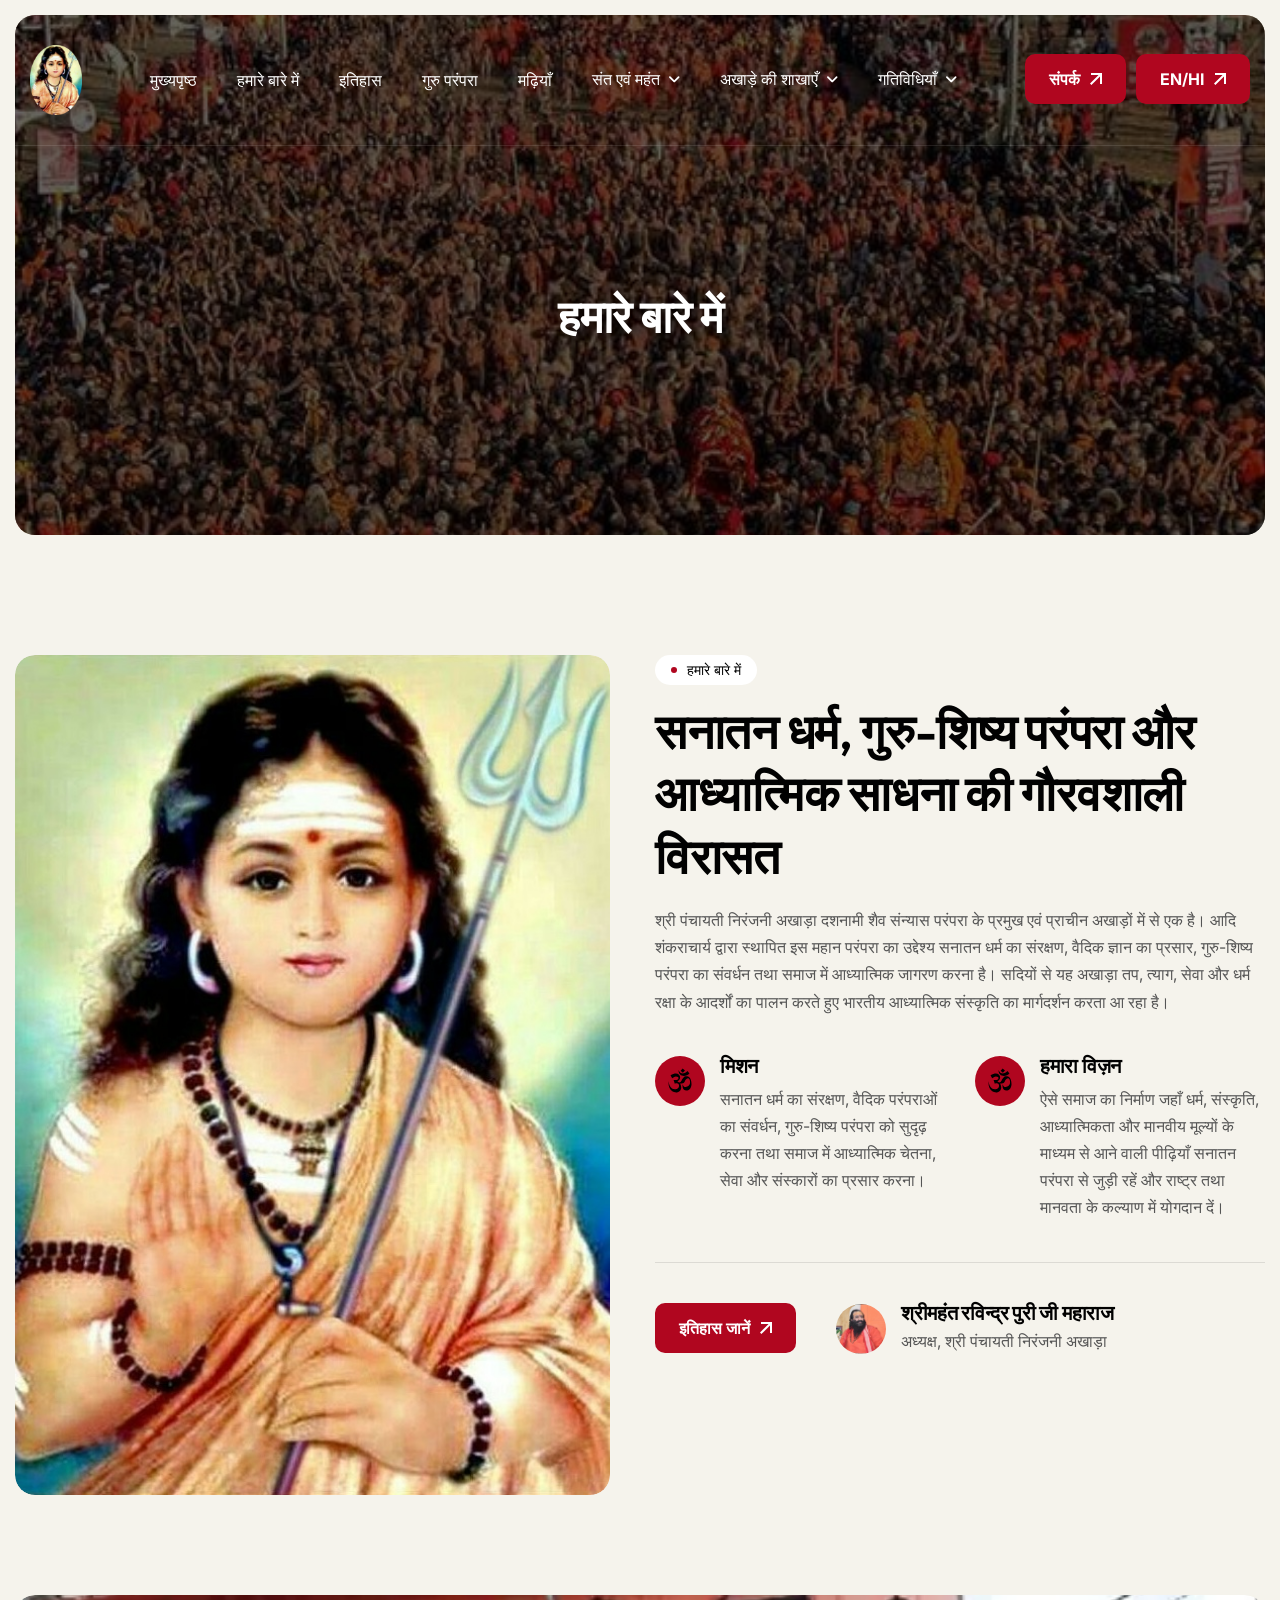
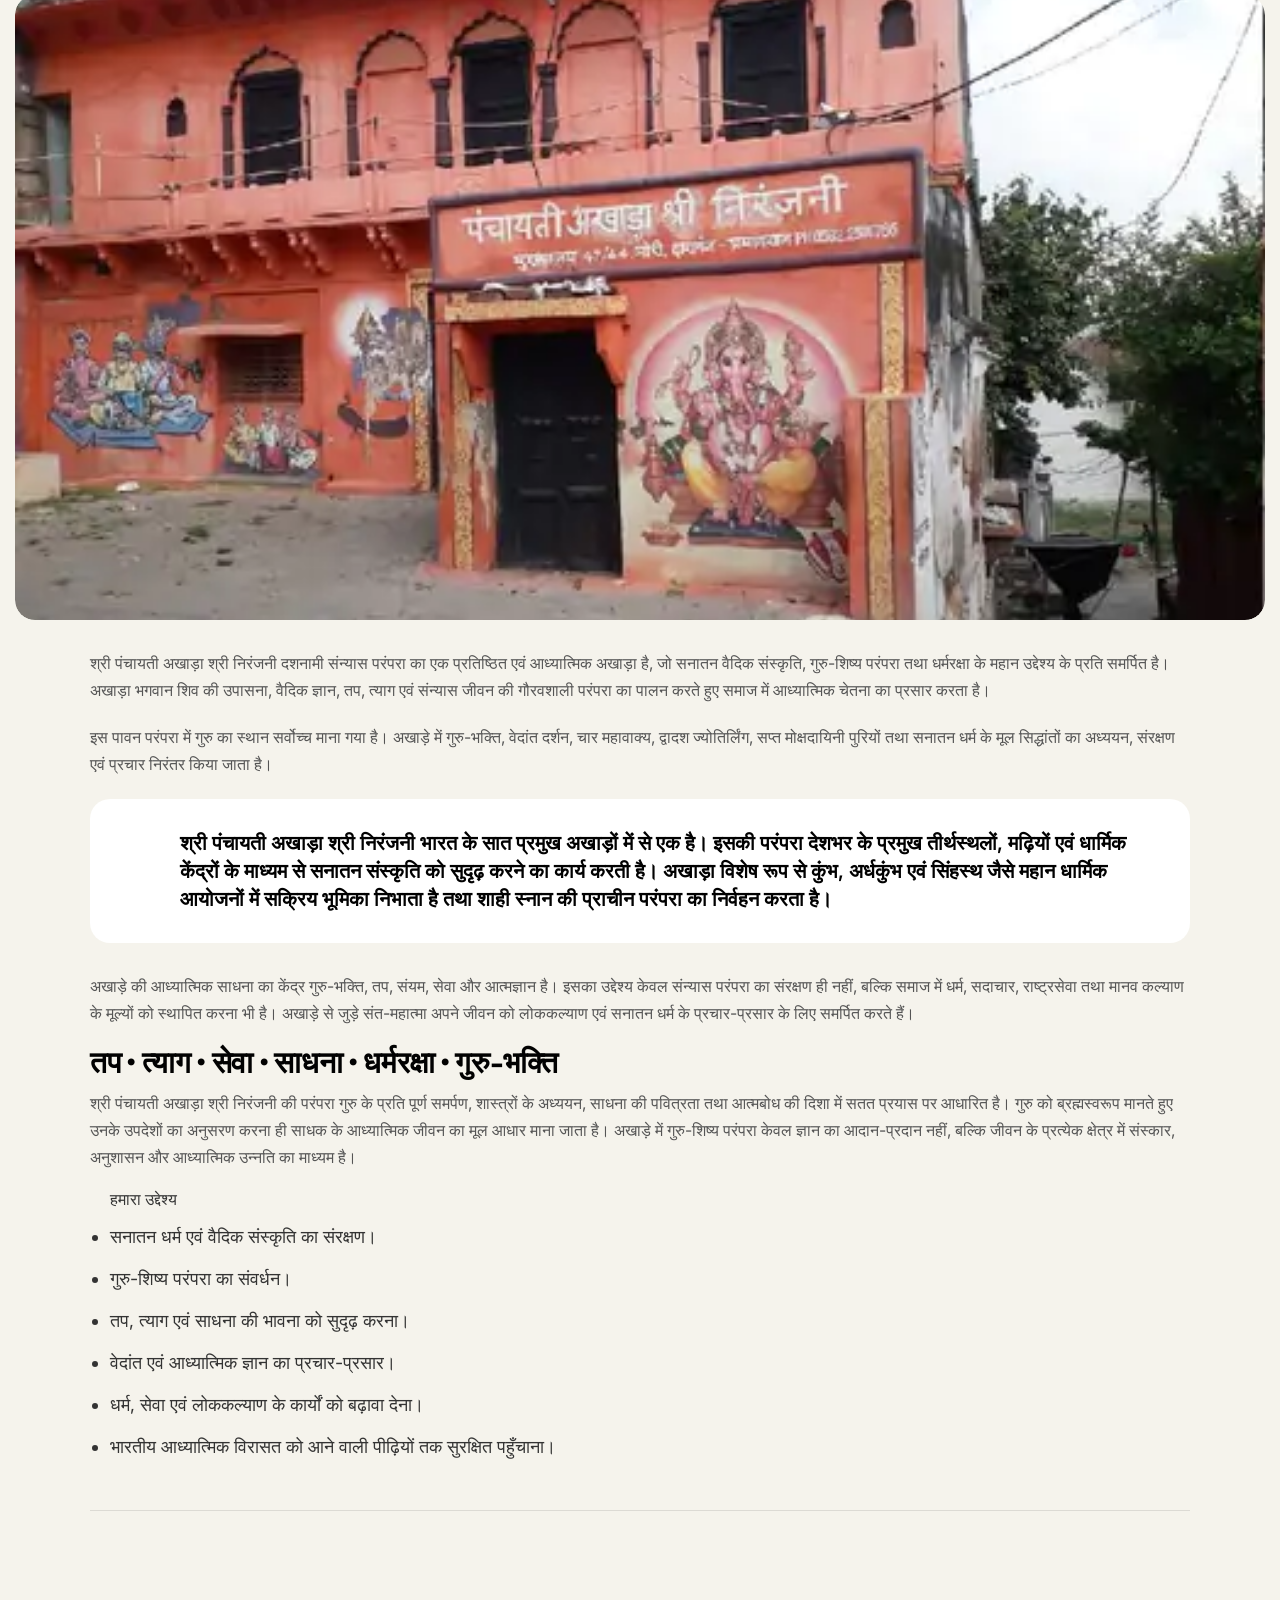
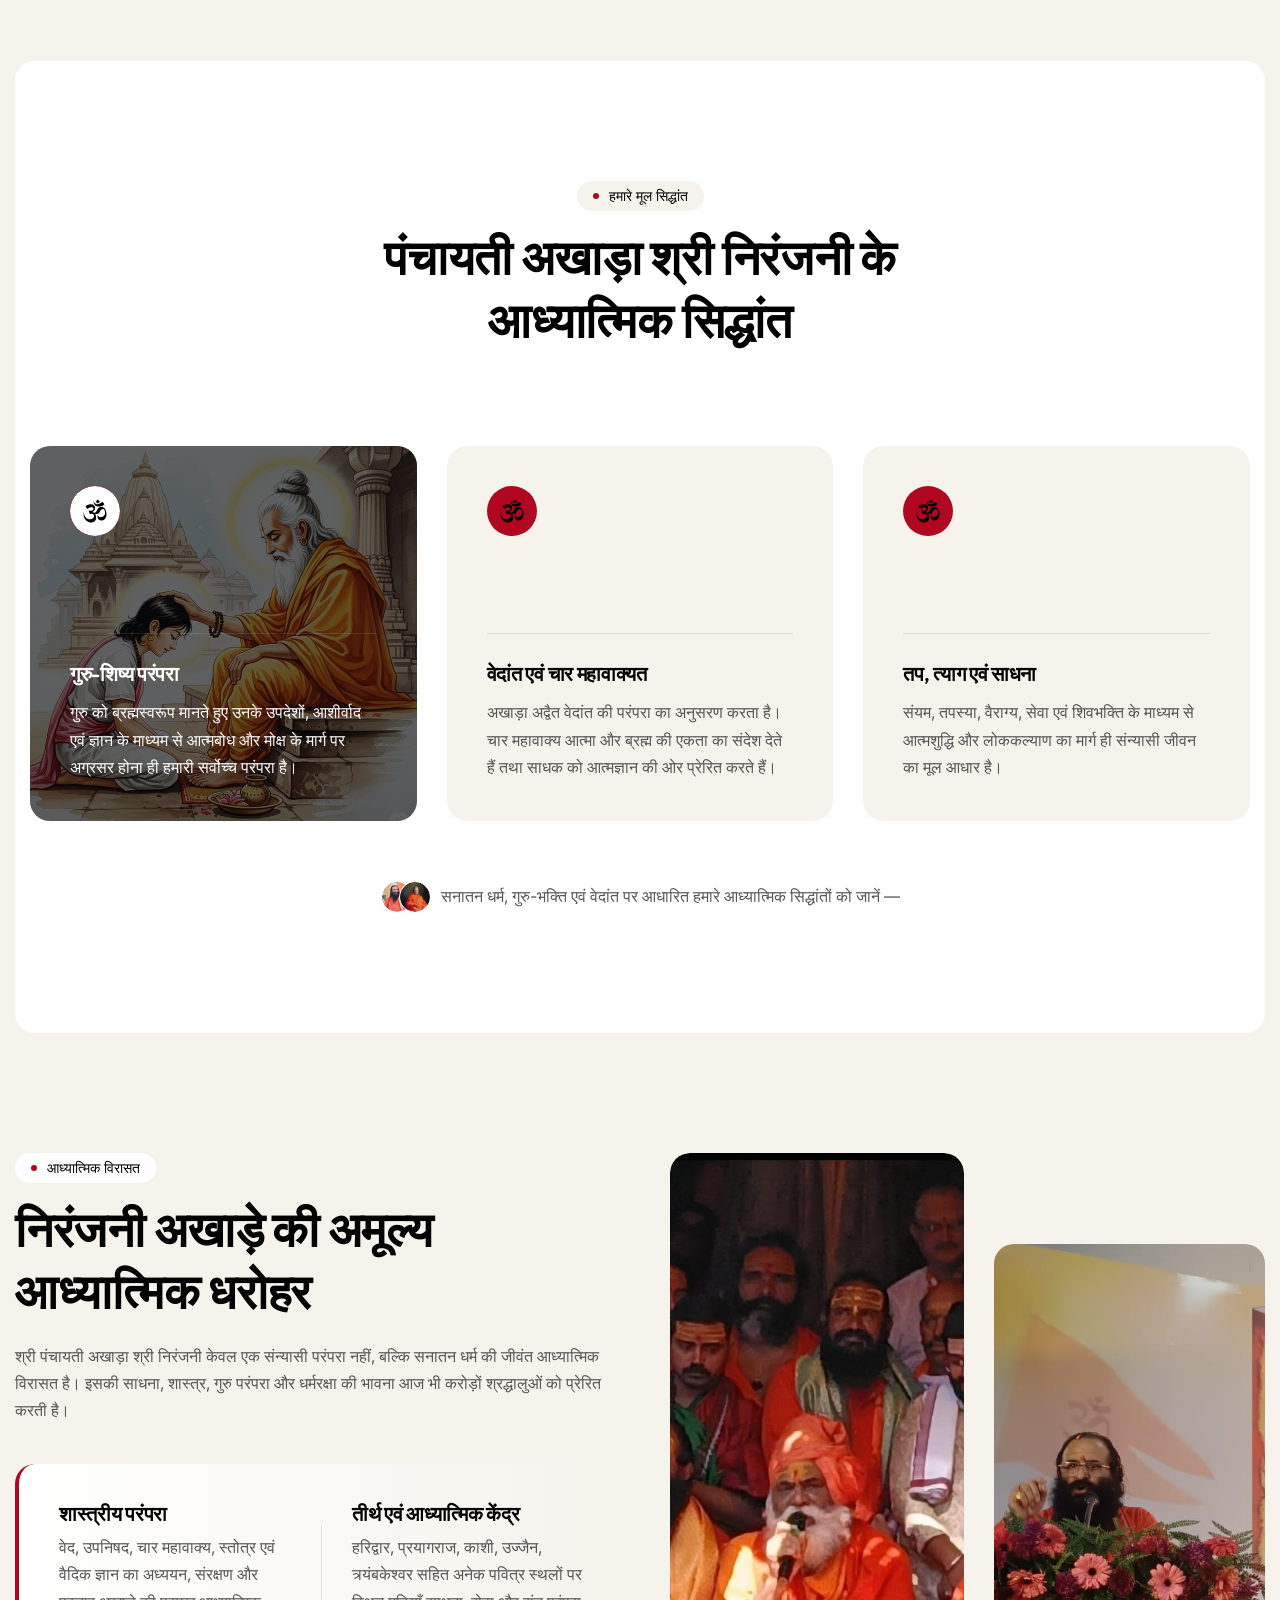
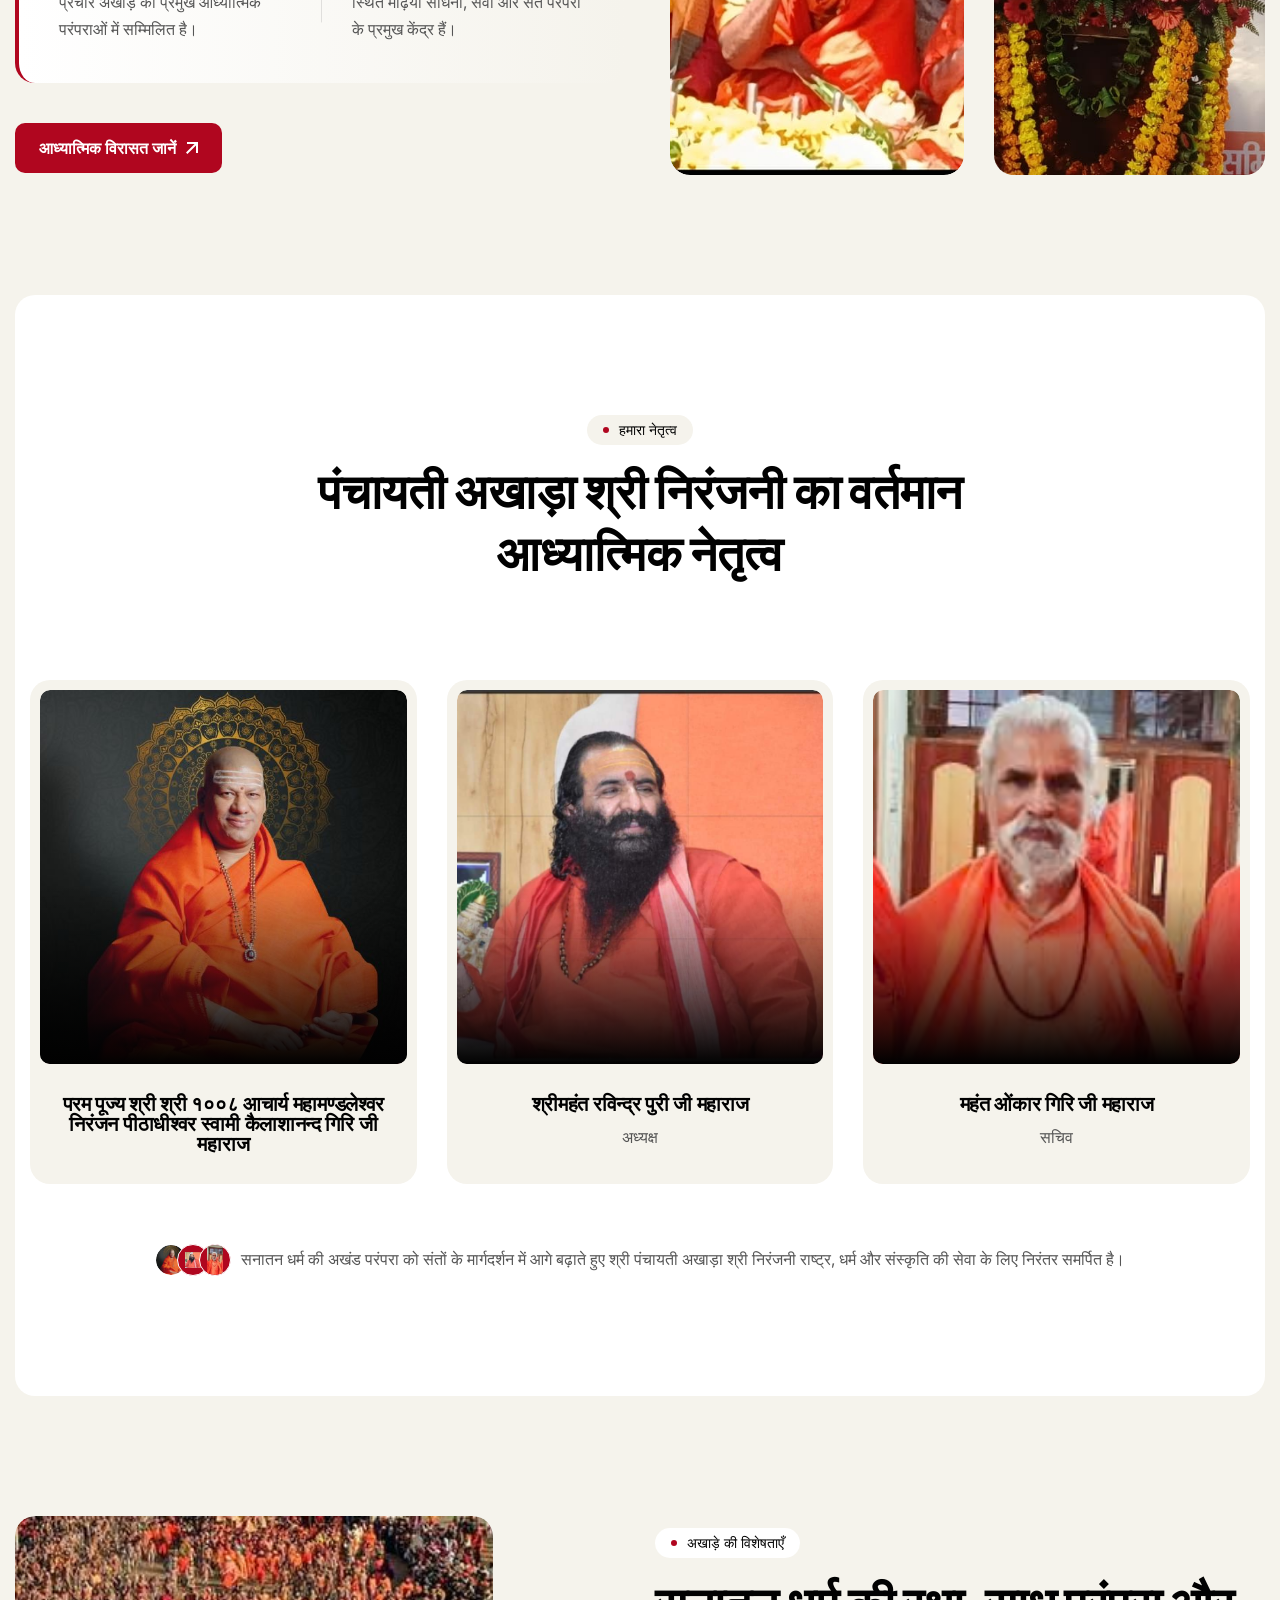
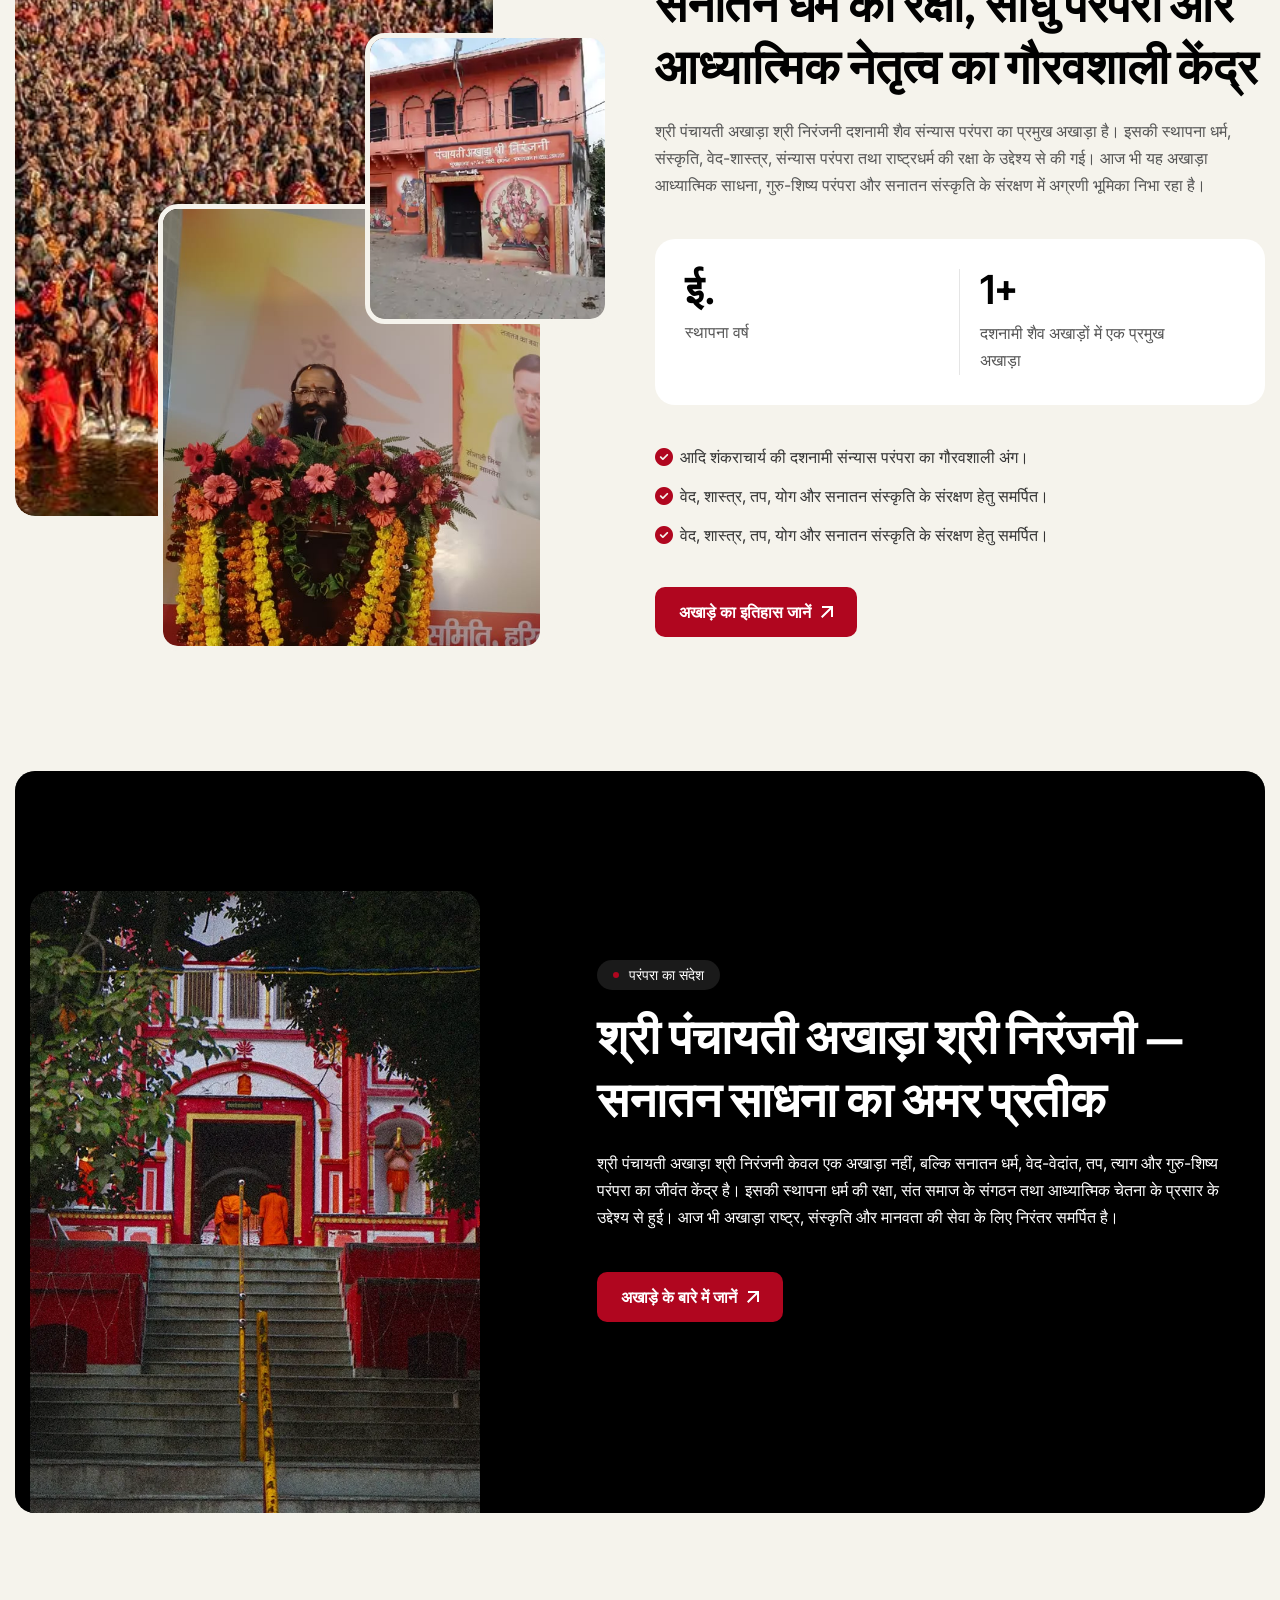
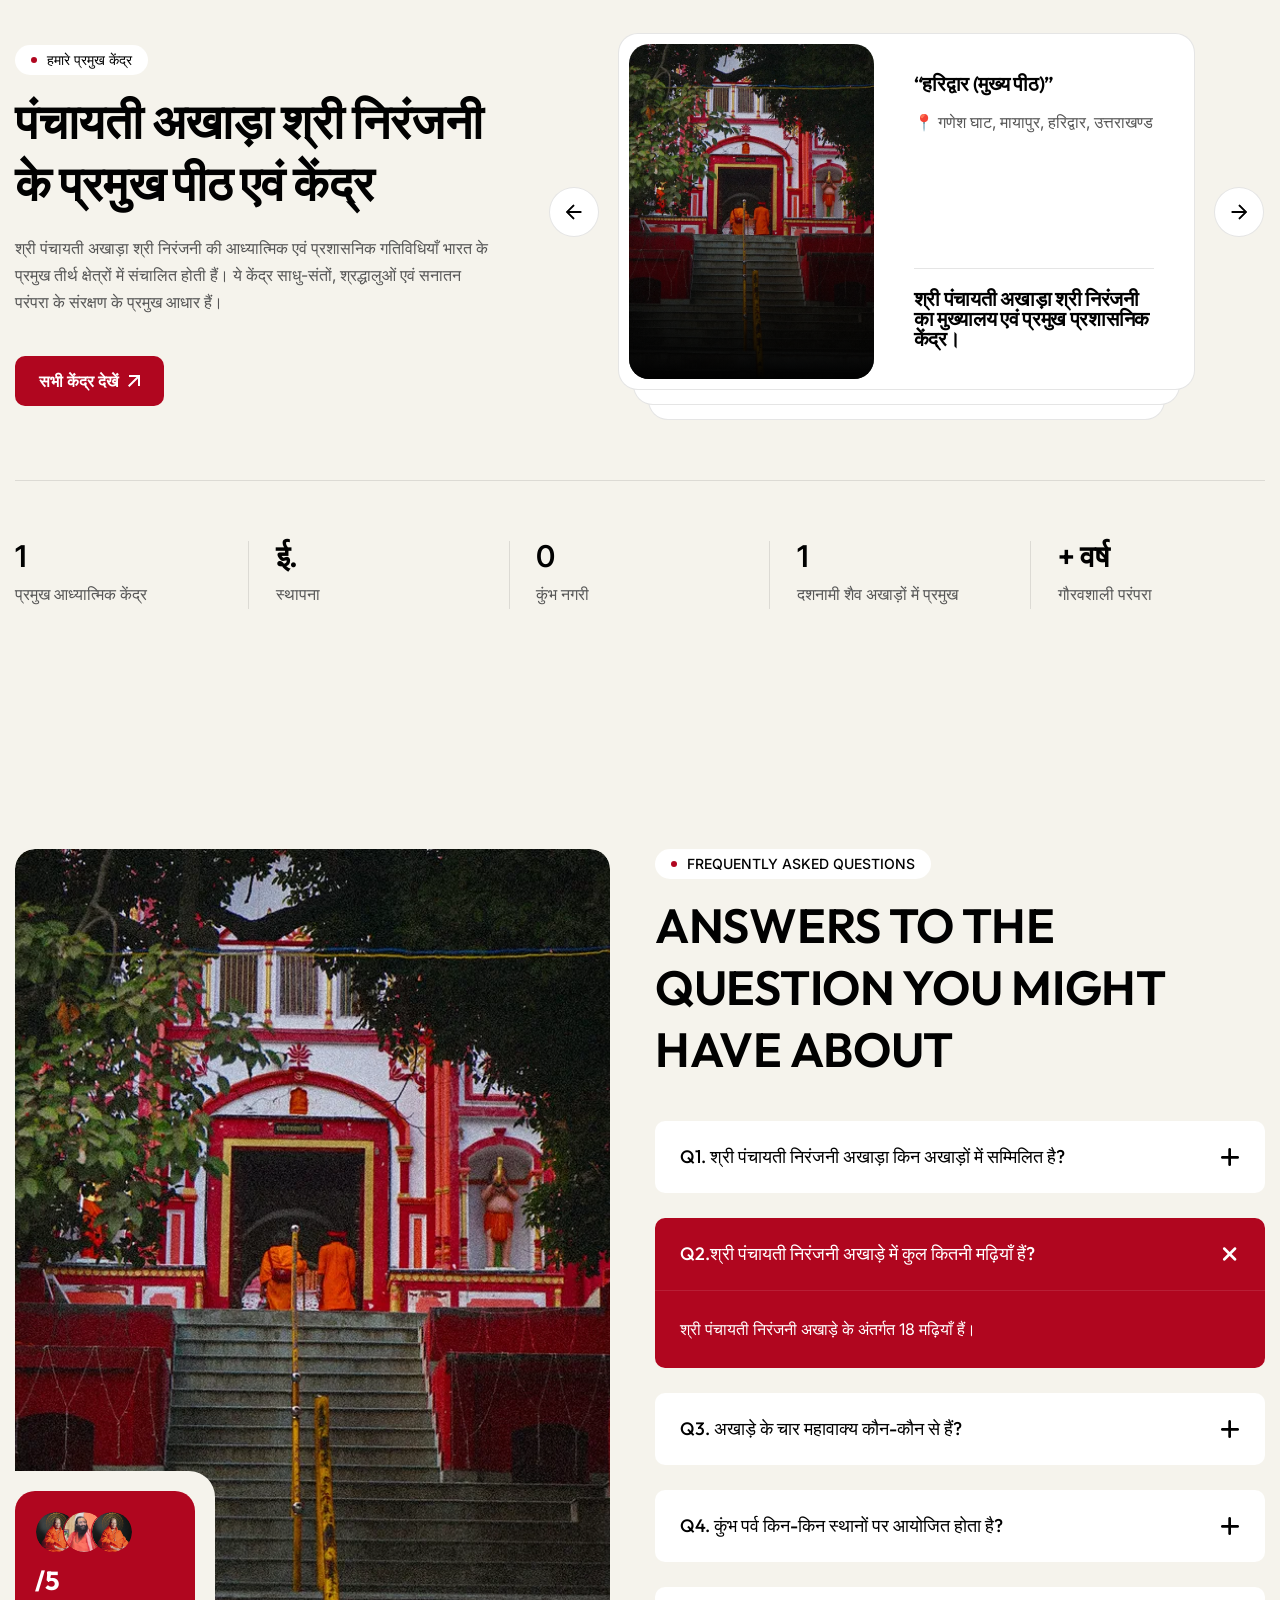
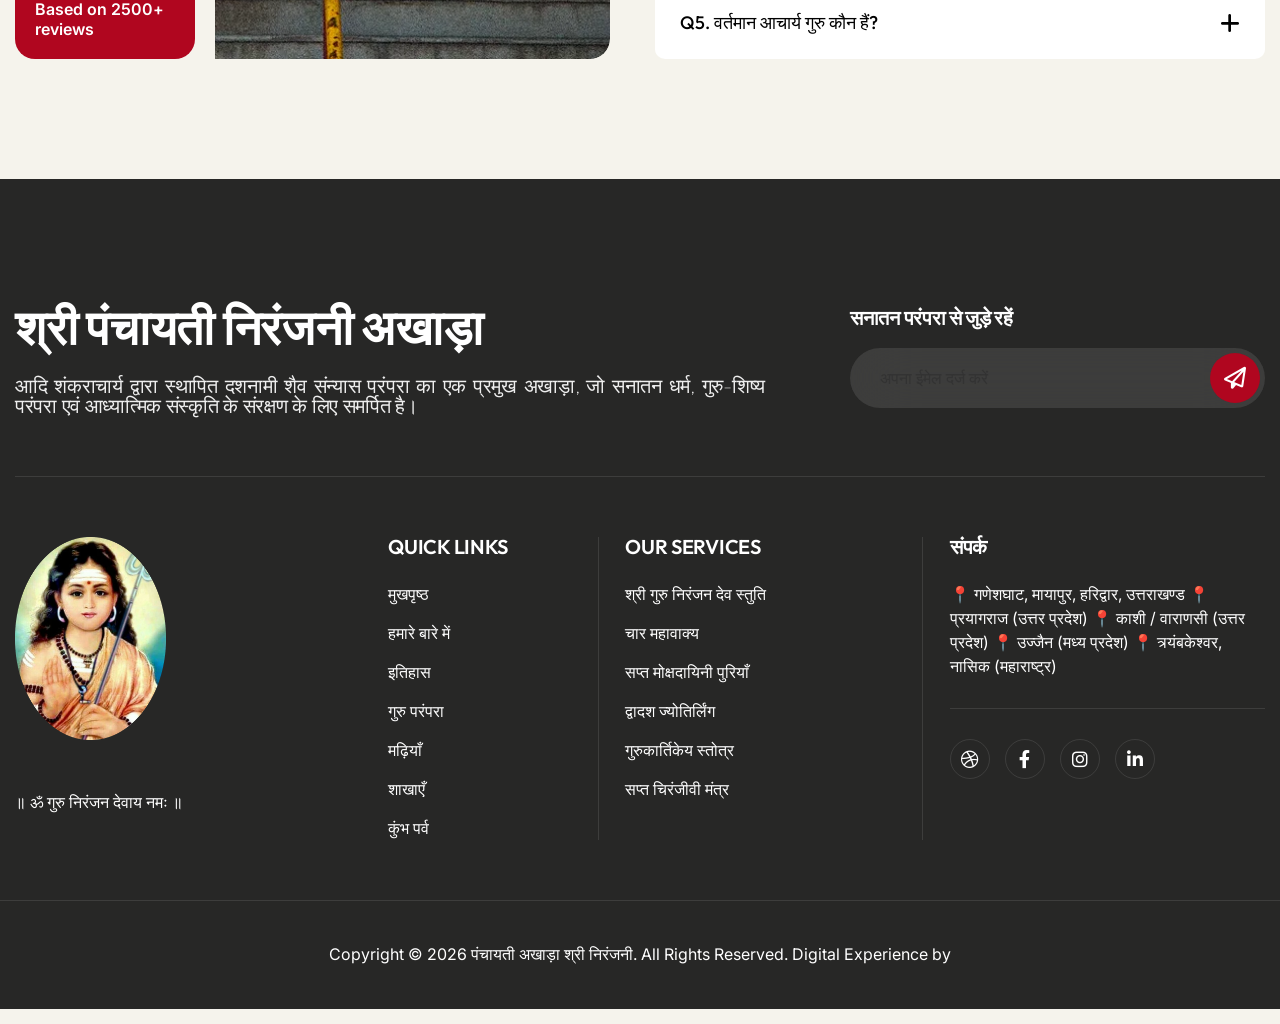
==== commit 958d574e: "Root Files upload about  - Atharv" ====
--- a/about.html
+++ b/about.html
@@ -75,6 +75,64 @@
 <link href="css/plyr.css" rel="stylesheet"/>
 <!-- मुख्य कस्टम सीएसएस -->
 <link href="css/custom.css" media="screen" rel="stylesheet"/>
+
+<!-- Modern Typography and Styling Overrides -->
+<link rel="preconnect" href="https://fonts.googleapis.com">
+<link rel="preconnect" href="https://fonts.gstatic.com" crossorigin>
+<link href="https://fonts.googleapis.com/css2?family=Outfit:wght@300;400;500;600;700&family=Inter:wght@300;400;500;600&display=swap" rel="stylesheet">
+<style>
+    :root {
+        --primary-font: 'Outfit', sans-serif !important;
+        --secondary-font: 'Inter', sans-serif !important;
+        --text-color: #333;
+        --shadow-soft: 0 10px 30px rgba(0, 0, 0, 0.08);
+    }
+    body, p, span, li, a {
+        font-family: var(--secondary-font) !important;
+    }
+    h1, h2, h3, h4, h5, h6 {
+        font-family: var(--primary-font) !important;
+        font-weight: 600;
+        letter-spacing: -0.3px;
+    }
+    /* Page Header Enhancement */
+    .page-header-box h1 {
+        font-size: 2.8rem;
+        color: #ffffff !important;
+        text-shadow: 2px 2px 15px rgba(0,0,0,0.8);
+        letter-spacing: -0.5px;
+        margin-bottom: 20px;
+    }
+    .page-header-box h1 .line, .page-header-box h1 .word, .page-header-box h1 .char {
+        color: #ffffff !important;
+    }
+    /* Fix messy headings generally */
+    .section-title h2 {
+        line-height: 1.3;
+        margin-bottom: 15px;
+    }
+    /* Clean up general typography */
+    p {
+        line-height: 1.7;
+        color: #555;
+    }
+
+    /* Mobile Language Button */
+    .mobile-lang-wrapper {
+        display: none;
+        align-items: center;
+    }
+    @media (max-width: 991px) {
+        .mobile-lang-wrapper {
+            display: flex !important;
+        }
+        .main-header .navbar-toggle {
+            margin-left: 10px;
+        }
+    }
+
+</style>
+
 </head>
 <body>
 <!-- Preloader Start -->
@@ -105,60 +163,60 @@
                                         बारे में</a>
 </li>
 <li class="nav-item"><a class="nav-link" data-i18n="auto_key_3" href="history.html">इतिहास</a></li>
-<li class="nav-item"><a class="nav-link" data-i18n="auto_key_4" href="blog.html">गुरु
+<li class="nav-item"><a class="nav-link" data-i18n="auto_key_4" href="guru_tradition.html">गुरु
                                         परंपरा</a></li>
-<li class="nav-item"><a class="nav-link" data-i18n="auto_key_5" href="blog.html">मढ़ियाँ</a></li>
+<li class="nav-item"><a class="nav-link" data-i18n="auto_key_5" href="madhiyas.html">मढ़ियाँ</a></li>
 <li class="nav-item submenu"><a class="nav-link" data-i18n="auto_key_6" href="#">संत एवं
                                         महंत</a>
 <ul>
-<li class="nav-item"><a class="nav-link" data-i18n="auto_key_7" href="service-single.html">महामंडलेश्वर</a></li>
-<li class="nav-item"><a class="nav-link" data-i18n="auto_key_8" href="blog-single.html">महंत</a></li>
-<li class="nav-item"><a class="nav-link" data-i18n="auto_key_9" href="sermons.html">Sermons</a></li>
-<li class="nav-item"><a class="nav-link" data-i18n="auto_key_10" href="sermon-single.html">Sermon
+<li class="nav-item"><a class="nav-link" data-i18n="auto_key_7" href="Swami-Kailashanand-Giri-Jii.html">महामंडलेश्वर</a></li>
+<li class="nav-item"><a class="nav-link" data-i18n="auto_key_8" href="Mahant-Ravinder-Puri.html">महंत</a></li>
+<li class="nav-item"><a class="nav-link" data-i18n="auto_key_9" href="#">Sermons</a></li>
+<li class="nav-item"><a class="nav-link" data-i18n="auto_key_10" href="#">Sermon
                                                 Details</a>
 </li>
-<li class="nav-item"><a class="nav-link" data-i18n="auto_key_11" href="ministries.html">Our
+<li class="nav-item"><a class="nav-link" data-i18n="auto_key_11" href="#">Our
                                                 Ministries</a></li>
-<li class="nav-item"><a class="nav-link" data-i18n="auto_key_12" href="ministry-single.html">Ministry
+<li class="nav-item"><a class="nav-link" data-i18n="auto_key_12" href="#">Ministry
                                                 Details</a>
 </li>
-<li class="nav-item"><a class="nav-link" data-i18n="auto_key_13" href="pastor.html">Pastor</a></li>
-<li class="nav-item"><a class="nav-link" data-i18n="auto_key_14" href="pastor-single.html">Pastor
+<li class="nav-item"><a class="nav-link" data-i18n="auto_key_13" href="#">Pastor</a></li>
+<li class="nav-item"><a class="nav-link" data-i18n="auto_key_14" href="#">Pastor
                                                 Details</a>
 </li>
-<li class="nav-item"><a class="nav-link" data-i18n="auto_key_15" href="testimonials.html">Testimonials</a></li>
-<li class="nav-item"><a class="nav-link" data-i18n="auto_key_16" href="image-gallery.html">Image
+<li class="nav-item"><a class="nav-link" data-i18n="auto_key_15" href="#">Testimonials</a></li>
+<li class="nav-item"><a class="nav-link" data-i18n="auto_key_16" href="#">Image
                                                 Gallery</a></li>
-<li class="nav-item"><a class="nav-link" data-i18n="auto_key_17" href="video-gallery.html">Video
+<li class="nav-item"><a class="nav-link" data-i18n="auto_key_17" href="#">Video
                                                 Gallery</a></li>
-<li class="nav-item"><a class="nav-link" data-i18n="auto_key_18" href="faqs.html">FAQs</a></li>
-<li class="nav-item"><a class="nav-link" data-i18n="auto_key_19" href="404.html">404</a></li>
+<li class="nav-item"><a class="nav-link" data-i18n="auto_key_18" href="#">FAQs</a></li>
+<li class="nav-item"><a class="nav-link" data-i18n="auto_key_19" href="#">404</a></li>
 </ul>
 </li>
-<li class="nav-item submenu"><a class="nav-link" data-i18n="auto_key_20" href="#">अखाड़े
+<li class="nav-item submenu"><a class="nav-link" data-i18n="auto_key_20" href="history.html">अखाड़े
                                         की शाखाएँ</a>
 <ul>
-<li class="nav-item"><a class="nav-link" data-i18n="auto_key_21" href="service-single.html">देशभर की
+<li class="nav-item"><a class="nav-link" data-i18n="auto_key_21" href="guru_tradition.html">देशभर की
                                                 शाखाएँ</a>
 </li>
-<li class="nav-item"><a class="nav-link" data-i18n="auto_key_8" href="blog-single.html">महंत</a></li>
-<li class="nav-item"><a class="nav-link" data-i18n="auto_key_22" href="sermons.html">अखाड़े की
+<li class="nav-item"><a class="nav-link" data-i18n="auto_key_8" href="Mahant-Ravinder-Puri.html">महंत</a></li>
+<li class="nav-item"><a class="nav-link" data-i18n="auto_key_22" href="#">अखाड़े की
                                                 शाखाएँ</a></li>
-<li class="nav-item"><a class="nav-link" data-i18n="auto_key_23" href="sermon-single.html">हमारी
+<li class="nav-item"><a class="nav-link" data-i18n="auto_key_23" href="#">हमारी
                                                 शाखाएँ</a></li>
-<li class="nav-item"><a class="nav-link" data-i18n="auto_key_24" href="ministries.html">शाखा केंद्र</a>
+<li class="nav-item"><a class="nav-link" data-i18n="auto_key_24" href="madhiyas.html">शाखा केंद्र</a>
 </li>
 </ul>
 </li>
 <li class="nav-item submenu"><a class="nav-link" data-i18n="auto_key_25" href="#">गतिविधियाँ</a>
 <ul>
-<li class="nav-item"><a class="nav-link" data-i18n="auto_key_26" href="service-single.html">कार्यक्रम</a></li>
-<li class="nav-item"><a class="nav-link" data-i18n="auto_key_27" href="blog-single.html">कुंभ मेला</a>
-</li>
-<li class="nav-item"><a class="nav-link" data-i18n="auto_key_28" href="sermons.html">चित्रावली</a></li>
-<li class="nav-item"><a class="nav-link" data-i18n="auto_key_29" href="sermon-single.html">समाचार</a>
-</li>
-<li class="nav-item"><a class="nav-link" data-i18n="auto_key_30" href="ministries.html">दान</a></li>
+<li class="nav-item"><a class="nav-link" data-i18n="auto_key_26" href="#">कार्यक्रम</a></li>
+<li class="nav-item"><a class="nav-link" data-i18n="auto_key_27" href="#">कुंभ मेला</a>
+</li>
+<li class="nav-item"><a class="nav-link" data-i18n="auto_key_28" href="gallery.html">चित्रावली</a></li>
+<li class="nav-item"><a class="nav-link" data-i18n="auto_key_29" href="news.html">समाचार</a>
+</li>
+<li class="nav-item"><a class="nav-link" data-i18n="auto_key_30" href="#">दान</a></li>
 </ul>
 </li>
 </ul>
@@ -257,7 +315,7 @@
 <div class="about-us-footer wow fadeInUp" data-wow-delay="0.6s">
 <!-- About Us Button Start -->
 <div class="about-us-btn">
-<a class="btn-default" data-i18n="auto_key_185" href="contact.html">इतिहास जानें</a>
+<a class="btn-default" data-i18n="auto_key_185" href="#">इतिहास जानें</a>
 </div>
 <!-- About Us Button End -->
 <!-- About Author Box Start -->
@@ -480,7 +538,7 @@
 <div class="our-mission-footer wow fadeInUp" data-wow-delay="0.6s">
 <!-- Mission Button Start -->
 <div class="mission-btn">
-<a class="btn-default" data-i18n="auto_key_217" href="contact.html">आध्यात्मिक विरासत जानें</a>
+<a class="btn-default" data-i18n="auto_key_217" href="#">आध्यात्मिक विरासत जानें</a>
 </div>
 <!-- Mission Button End -->
 </div>
@@ -531,14 +589,14 @@
 <!-- Pastor Item Start -->
 <div class="pastor-item wow fadeInUp">
 <div class="pastor-item-image">
-<a data-cursor-text="View" href="pastor-single.html">
+<a data-cursor-text="View" href="#">
 <figure>
 <img alt="" src="images/kailashnandgiriji.jpg"/>
 </figure>
 </a>
 </div>
 <div class="pastor-item-content">
-<h2><a data-i18n="auto_key_220" href="pastor-single.html">परम पूज्य श्री श्री १००८ आचार्य महामण्डलेश्वर निरंजन पीठाधीश्वर स्वामी कैलाशानन्द गिरि जी महाराज</a></h2>
+<h2><a data-i18n="auto_key_220" href="#">परम पूज्य श्री श्री १००८ आचार्य महामण्डलेश्वर निरंजन पीठाधीश्वर स्वामी कैलाशानन्द गिरि जी महाराज</a></h2>
 </div>
 </div>
 <!-- Pastor Item End -->
@@ -547,14 +605,14 @@
 <!-- Pastor Item Start -->
 <div class="pastor-item wow fadeInUp" data-wow-delay="0.2s">
 <div class="pastor-item-image">
-<a data-cursor-text="View" href="pastor-single.html">
+<a data-cursor-text="View" href="#">
 <figure>
 <img alt="" src="images/ravindrapuri.jpg"/>
 </figure>
 </a>
 </div>
 <div class="pastor-item-content">
-<h2><a data-i18n="auto_key_186" href="pastor-single.html">श्रीमहंत रविन्द्र पुरी जी महाराज</a></h2>
+<h2><a data-i18n="auto_key_186" href="#">श्रीमहंत रविन्द्र पुरी जी महाराज</a></h2>
 <p data-i18n="auto_key_221">अध्यक्ष</p>
 </div>
 </div>
@@ -564,14 +622,14 @@
 <!-- Pastor Item Start -->
 <div class="pastor-item wow fadeInUp" data-wow-delay="0.4s">
 <div class="pastor-item-image">
-<a data-cursor-text="View" href="pastor-single.html">
+<a data-cursor-text="View" href="#">
 <figure>
 <img alt="" src="images/mahant-onkar-giri.jpeg.png"/>
 </figure>
 </a>
 </div>
 <div class="pastor-item-content">
-<h2><a data-i18n="auto_key_222" href="pastor-single.html">महंत ओंकार गिरि जी महाराज</a></h2>
+<h2><a data-i18n="auto_key_222" href="#">महंत ओंकार गिरि जी महाराज</a></h2>
 <p data-i18n="auto_key_223">सचिव</p>
 </div>
 </div>
@@ -745,7 +803,7 @@
 <!-- Section Title End -->
 <!-- Testimoial Content Button Start -->
 <div class="testimonial-content-btn wow fadeInUp" data-wow-delay="0.4s">
-<a class="btn-default" data-i18n="auto_key_242" href="testimonials.html">सभी केंद्र देखें </a>
+<a class="btn-default" data-i18n="auto_key_242" href="#">सभी केंद्र देखें </a>
 </div>
 <!-- Testimoial Content Button End -->
 </div>
@@ -1133,10 +1191,10 @@
 <li><a data-i18n="auto_key_165" href="index.html">मुखपृष्ठ</a></li>
 <li><a data-i18n="auto_key_166" href="about.html"> हमारे बारे में</a>
 </li>
-<li><a data-i18n="auto_key_3" href="ministries.html"> इतिहास</a></li>
-<li><a data-i18n="auto_key_42" href="sermons.html"> गुरु परंपरा</a>
-</li>
-<li><a data-i18n="auto_key_5" href="contact.html">
+<li><a data-i18n="auto_key_3" href="#"> इतिहास</a></li>
+<li><a data-i18n="auto_key_42" href="#"> गुरु परंपरा</a>
+</li>
+<li><a data-i18n="auto_key_5" href="#">
                                         मढ़ियाँ</a></li>
 <li><a data-i18n="auto_key_167" href="index.html"> शाखाएँ</a></li>
 <li><a data-i18n="auto_key_168" href="about.html"> कुंभ पर्व</a>
@@ -1148,15 +1206,15 @@
 <div class="footer-links footer-service-links">
 <h2 data-i18n="auto_key_169">Our Services</h2>
 <ul>
-<li><a data-i18n="auto_key_170" href="service-single.html"> श्री गुरु निरंजन देव
+<li><a data-i18n="auto_key_170" href="#"> श्री गुरु निरंजन देव
                                         स्तुति</a></li>
-<li><a data-i18n="auto_key_171" href="service-single.html"> चार महावाक्य</a></li>
-<li><a data-i18n="auto_key_172" href="service-single.html"> सप्त मोक्षदायिनी पुरियाँ</a>
-</li>
-<li><a data-i18n="auto_key_173" href="service-single.html"> द्वादश ज्योतिर्लिंग</a></li>
-<li><a data-i18n="auto_key_174" href="service-single.html"> गुरुकार्तिकेय स्तोत्र</a>
-</li>
-<li><a data-i18n="auto_key_175" href="service-single.html"> सप्त चिरंजीवी मंत्र</a></li>
+<li><a data-i18n="auto_key_171" href="#"> चार महावाक्य</a></li>
+<li><a data-i18n="auto_key_172" href="#"> सप्त मोक्षदायिनी पुरियाँ</a>
+</li>
+<li><a data-i18n="auto_key_173" href="#"> द्वादश ज्योतिर्लिंग</a></li>
+<li><a data-i18n="auto_key_174" href="#"> गुरुकार्तिकेय स्तोत्र</a>
+</li>
+<li><a data-i18n="auto_key_175" href="#"> सप्त चिरंजीवी मंत्र</a></li>
 </ul>
 </div>
 <!-- फ़ुटर Links ख़त्म -->
--- a/css/custom.css
+++ b/css/custom.css
@@ -11753,4 +11753,52 @@
 		padding: 15px 0;
 		margin-top: 20px;
 	}
-}+}
+/* Guru Tradition Custom Cards */
+.guru-card {
+    background: #ffffff;
+    padding: 40px 30px;
+    border-radius: 16px;
+    box-shadow: 0 10px 40px rgba(211, 84, 0, 0.08);
+    border-top: 4px solid #d35400;
+    transition: transform 0.3s ease, box-shadow 0.3s ease;
+    text-align: center;
+    height: 100%;
+}
+
+.guru-card:hover {
+    transform: translateY(-10px);
+    box-shadow: 0 20px 50px rgba(211, 84, 0, 0.15);
+}
+
+.guru-icon-box {
+    width: 80px;
+    height: 80px;
+    background: #fffcf5;
+    border-radius: 50%;
+    display: flex;
+    align-items: center;
+    justify-content: center;
+    margin: 0 auto 25px auto;
+    border: 2px dashed #f2e6d9;
+}
+
+.guru-icon-box img {
+    width: 40px;
+    height: 40px;
+}
+
+.guru-card-title {
+    font-family: 'Tiro Devanagari Marathi', serif;
+    font-size: 24px;
+    color: #d35400;
+    margin-bottom: 15px;
+}
+
+.guru-card-text {
+    font-size: 16px;
+    line-height: 1.8;
+    color: #555;
+    font-family: 'Tiro Devanagari Marathi', serif;
+    margin: 0;
+}
